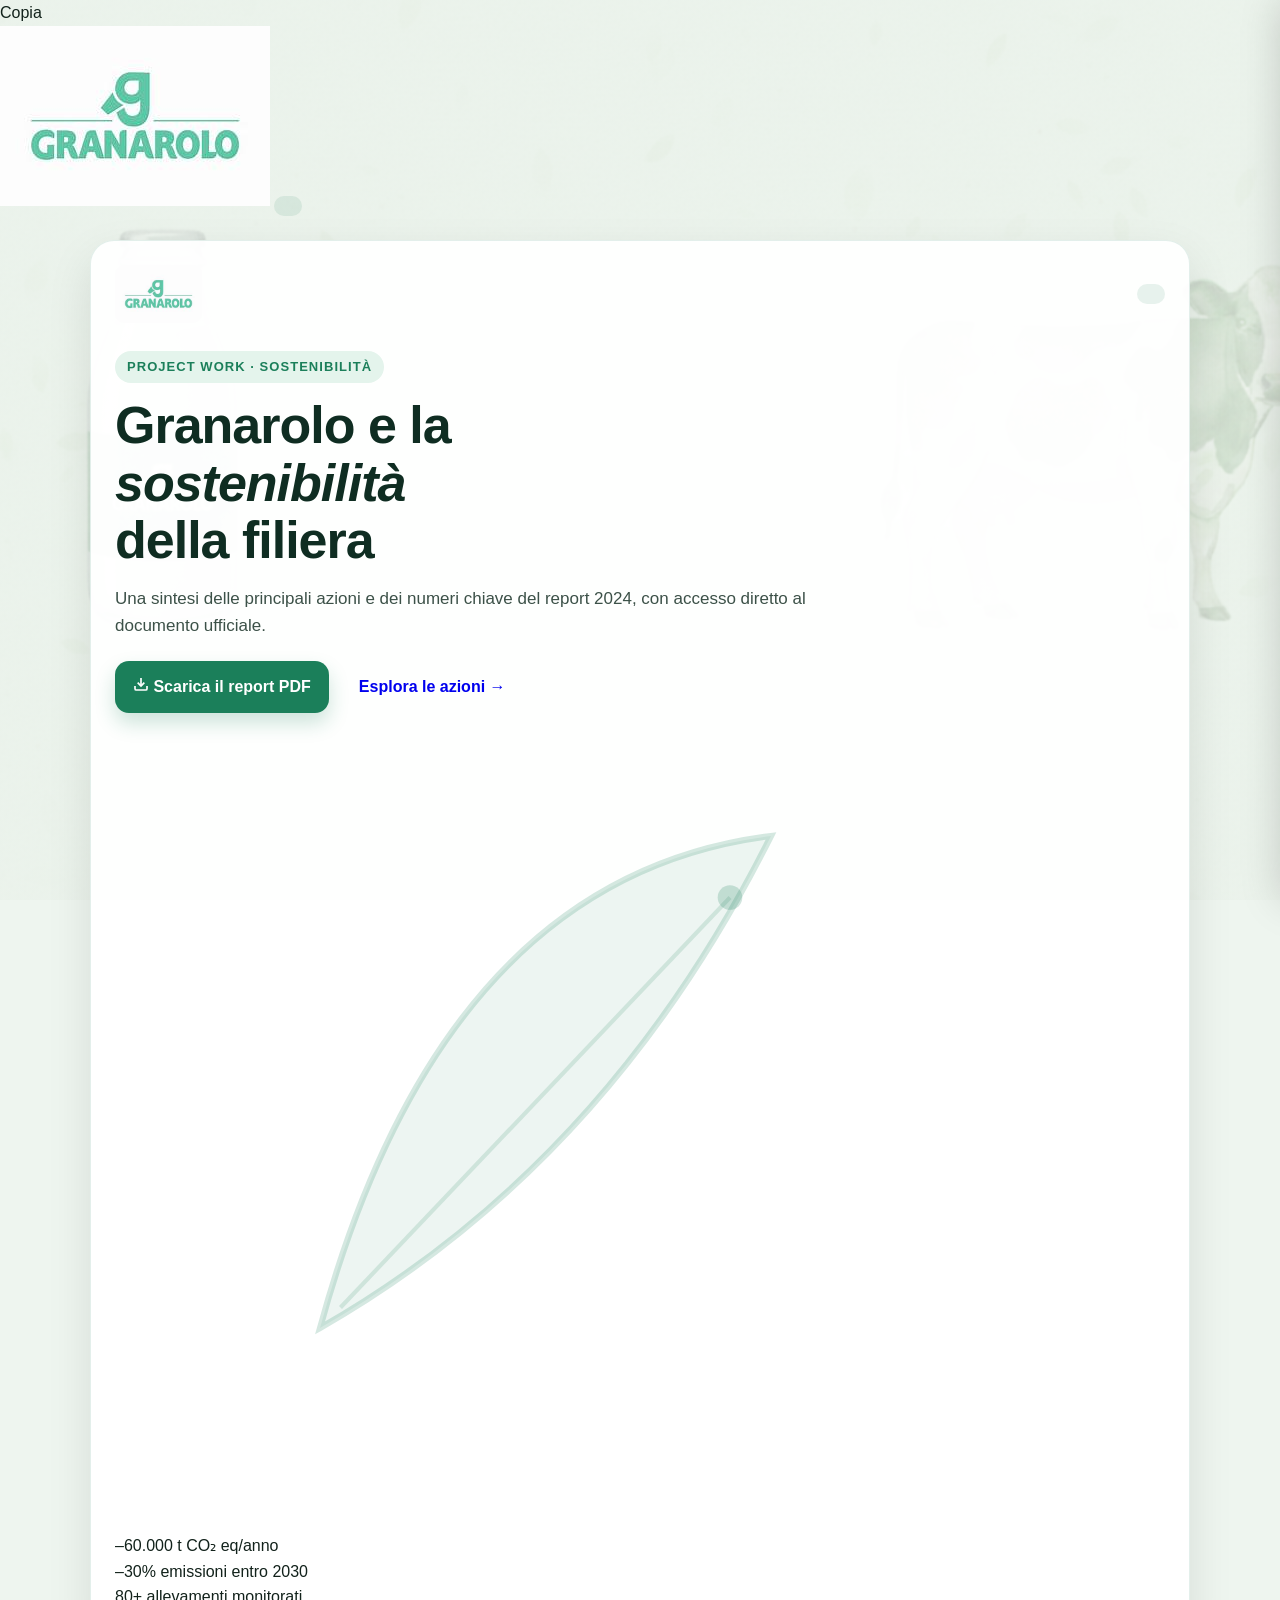
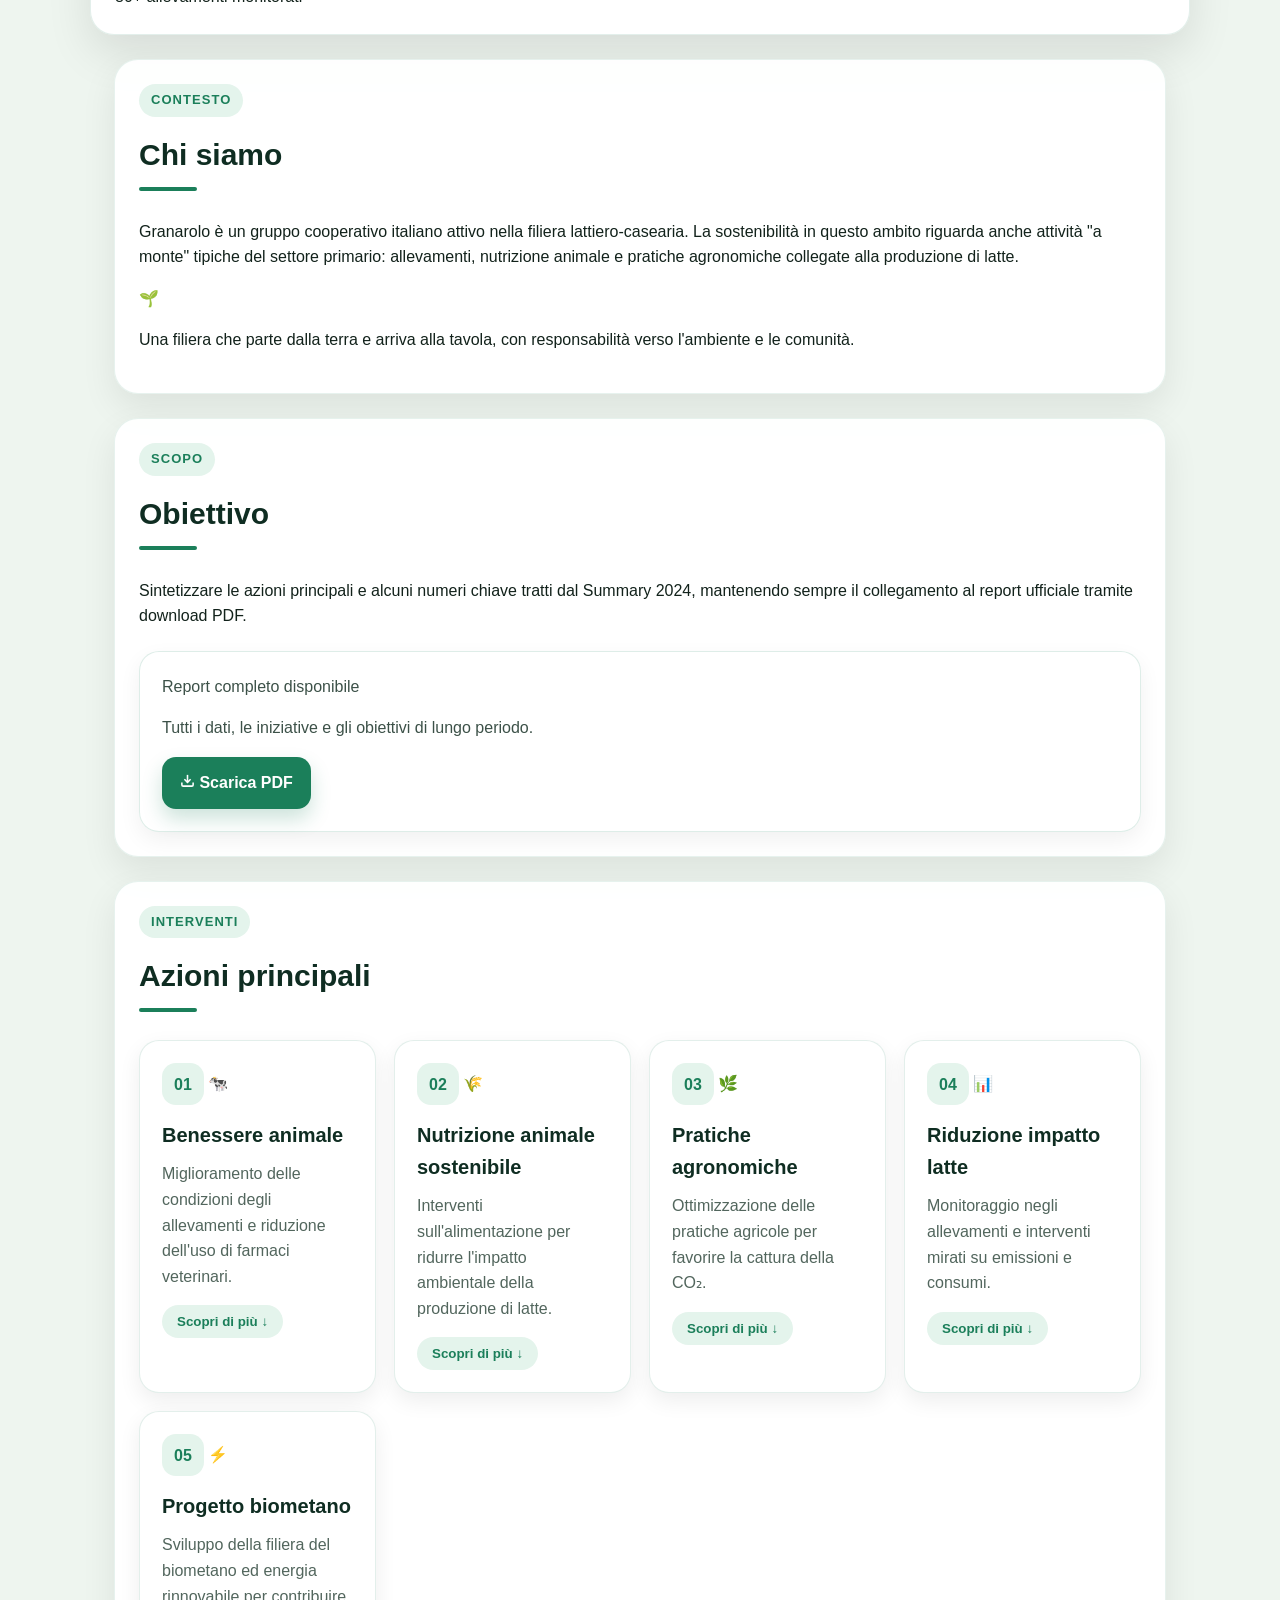
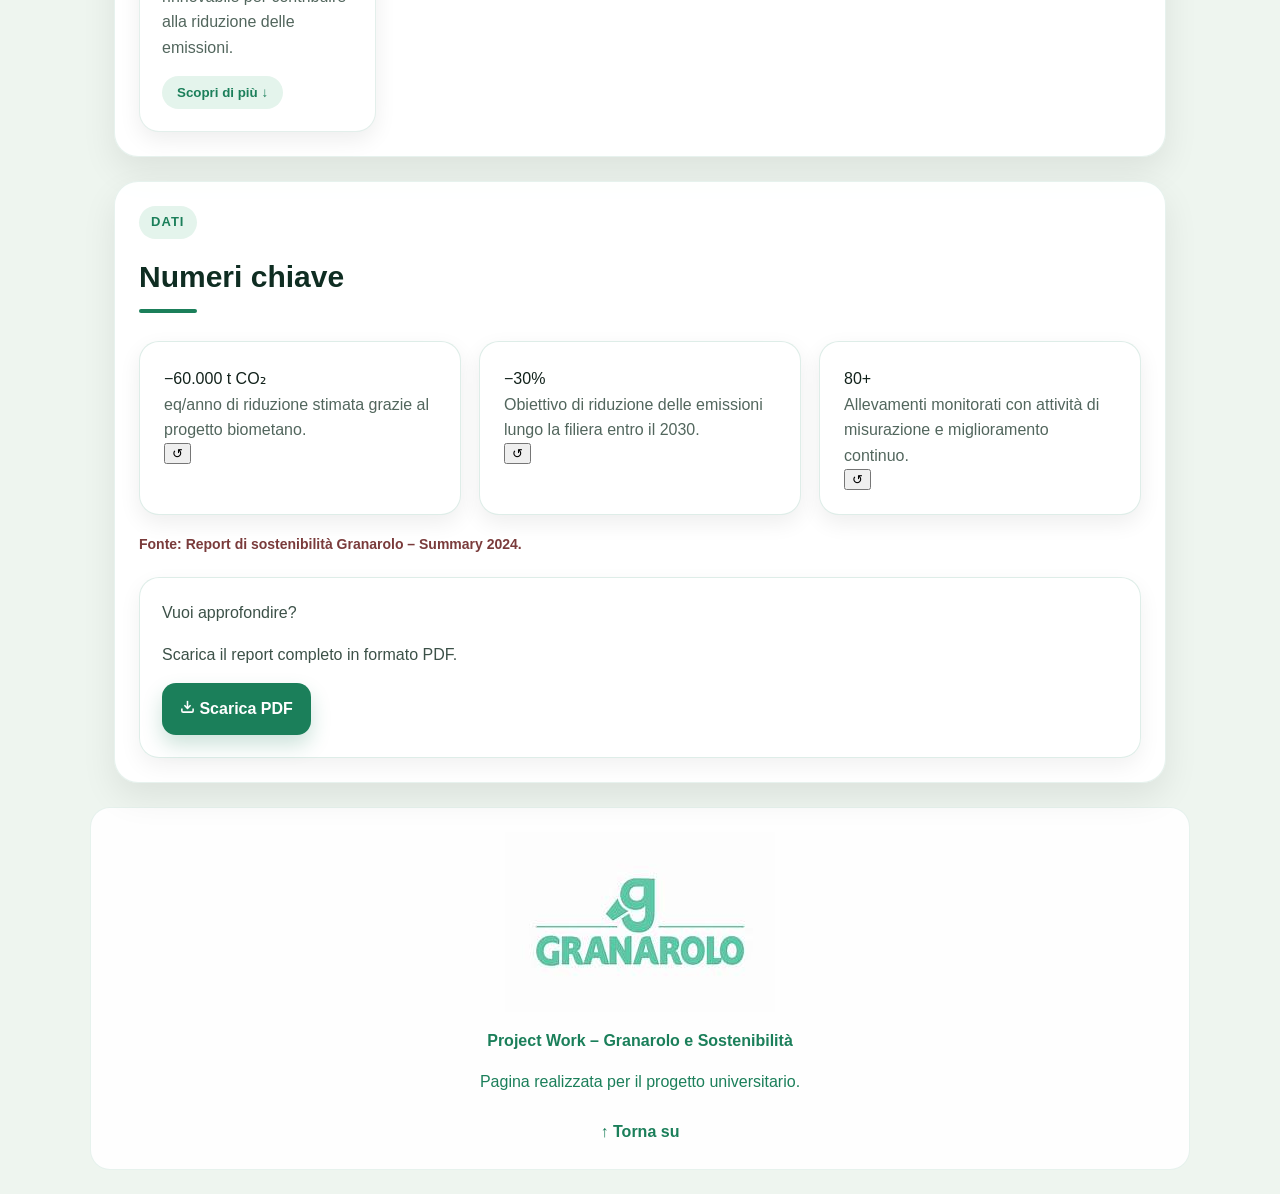
==== index.html @ 3d6b70f5 "Update index.html" ====
Copia

<!DOCTYPE html>
<html lang="it">
<head>
  <meta charset="UTF-8">
  <meta name="viewport" content="width=device-width, initial-scale=1.0">
  <title>Granarolo · Sostenibilità della filiera</title>
  <link rel="preconnect" href="https://fonts.googleapis.com">
  <link rel="preconnect" href="https://fonts.gstatic.com" crossorigin>
  <link href="https://fonts.googleapis.com/css2?family=Playfair+Display:wght@700;900&family=DM+Sans:wght@400;500;700&display=swap" rel="stylesheet">
  <link rel="stylesheet" href="styles.css">
</head>
 
<body>
 
  <div class="progress-bar" id="progressBar"></div>
 
  <!-- Sidebar -->
  <nav class="side-nav" id="sideNav" aria-label="Navigazione">
    <button class="menu-close" id="menuClose" aria-label="Chiudi menu">✕</button>
    <div class="sidenav-logo">
      <img src="img/granarolo_logo.jpg" alt="Logo Granarolo">
    </div>
    <ul>
      <li><a href="#chi-siamo"><span class="nav-num">01</span>Chi siamo</a></li>
      <li><a href="#obiettivo"><span class="nav-num">02</span>Obiettivo</a></li>
      <li><a href="#azioni"><span class="nav-num">03</span>Azioni</a></li>
      <li><a href="#numeri"><span class="nav-num">04</span>Numeri</a></li>
      <li><a href="report/report-sostenibilita-granarolo.pdf" download class="nav-download">⬇ Scarica PDF</a></li>
    </ul>
  </nav>
  <div class="overlay" id="menuOverlay"></div>
 
  <!-- Sticky header bar -->
  <div class="sticky-bar" id="stickyBar">
    <img src="img/granarolo_logo.jpg" alt="Logo Granarolo" class="sticky-logo">
    <button class="menu-toggle" id="menuToggle" aria-label="Apri menu" aria-expanded="false">
      <span></span><span></span><span></span>
    </button>
  </div>
 
  <header id="top">
    <div class="header-top">
      <img src="img/granarolo_logo.jpg" alt="Logo Granarolo" class="logo">
      <button class="menu-toggle header-toggle" id="menuToggleHeader" aria-label="Apri menu" aria-expanded="false">
        <span></span><span></span><span></span>
      </button>
    </div>
 
    <div class="hero">
      <span class="tag animate-stagger">Project Work · Sostenibilità</span>
      <h1 class="animate-stagger">Granarolo e la<br><em>sostenibilità</em><br>della filiera</h1>
      <p class="animate-stagger">
        Una sintesi delle principali azioni e dei numeri chiave del report 2024,
        con accesso diretto al documento ufficiale.
      </p>
      <div class="hero-buttons animate-stagger">
        <a href="report/report-sostenibilita-granarolo.pdf" download class="btn btn-primary">
          <svg width="16" height="16" viewBox="0 0 24 24" fill="none" stroke="currentColor" stroke-width="2.5"><path d="M21 15v4a2 2 0 01-2 2H5a2 2 0 01-2-2v-4"/><polyline points="7 10 12 15 17 10"/><line x1="12" y1="15" x2="12" y2="3"/></svg>
          Scarica il report PDF
        </a>
        <a href="#azioni" class="btn btn-ghost">Esplora le azioni →</a>
      </div>
 
      <!-- Leaf decorative -->
      <div class="hero-deco" aria-hidden="true">
        <svg viewBox="0 0 200 200" xmlns="http://www.w3.org/2000/svg">
          <path d="M50,150 Q80,40 160,30 Q120,110 50,150Z" fill="rgba(27,127,90,0.08)" stroke="rgba(27,127,90,0.18)" stroke-width="1.5"/>
          <path d="M55,145 L150,45" stroke="rgba(27,127,90,0.15)" stroke-width="1"/>
          <circle cx="150" cy="45" r="3" fill="rgba(27,127,90,0.2)"/>
        </svg>
      </div>
    </div>
 
    <!-- Pillole stats hero -->
    <div class="hero-stats">
      <div class="stat-pill">
        <span class="stat-value">–60.000 t</span>
        <span class="stat-label">CO₂ eq/anno</span>
      </div>
      <div class="stat-divider" aria-hidden="true"></div>
      <div class="stat-pill">
        <span class="stat-value">–30%</span>
        <span class="stat-label">emissioni entro 2030</span>
      </div>
      <div class="stat-divider" aria-hidden="true"></div>
      <div class="stat-pill">
        <span class="stat-value">80+</span>
        <span class="stat-label">allevamenti monitorati</span>
      </div>
    </div>
  </header>
 
  <main class="container">
 
    <!-- Chi siamo -->
    <section id="chi-siamo" class="section-card animate-on-scroll">
      <div class="card-inner">
        <div class="section-intro">
          <span class="section-label">Contesto</span>
          <h2>Chi siamo</h2>
        </div>
        <div class="two-col">
          <div>
            <p>
              Granarolo è un gruppo cooperativo italiano attivo nella filiera lattiero-casearia.
              La sostenibilità in questo ambito riguarda anche attività "a monte" tipiche del settore primario:
              allevamenti, nutrizione animale e pratiche agronomiche collegate alla produzione di latte.
            </p>
          </div>
          <div class="highlight-box">
            <div class="hb-icon" aria-hidden="true">🌱</div>
            <p>Una filiera che parte dalla terra e arriva alla tavola, con responsabilità verso l'ambiente e le comunità.</p>
          </div>
        </div>
      </div>
      <div class="section-img-strip" aria-hidden="true">
        <img src="img/mucche.jpg" alt="Allevamento bovino" onerror="this.style.display='none'">
      </div>
    </section>
 
    <!-- Obiettivo -->
    <section id="obiettivo" class="section-card animate-on-scroll">
      <div class="card-inner">
        <div class="section-intro">
          <span class="section-label">Scopo</span>
          <h2>Obiettivo</h2>
        </div>
        <p>
          Sintetizzare le azioni principali e alcuni numeri chiave tratti dal Summary 2024,
          mantenendo sempre il collegamento al report ufficiale tramite download PDF.
        </p>
        <div class="report-box">
          <div class="rb-left">
            <p class="rb-title">Report completo disponibile</p>
            <p class="rb-sub">Tutti i dati, le iniziative e gli obiettivi di lungo periodo.</p>
          </div>
          <a href="report/report-sostenibilita-granarolo.pdf" download class="btn btn-primary">
            <svg width="15" height="15" viewBox="0 0 24 24" fill="none" stroke="currentColor" stroke-width="2.5"><path d="M21 15v4a2 2 0 01-2 2H5a2 2 0 01-2-2v-4"/><polyline points="7 10 12 15 17 10"/><line x1="12" y1="15" x2="12" y2="3"/></svg>
            Scarica PDF
          </a>
        </div>
      </div>
    </section>
 
    <!-- Azioni -->
    <section id="azioni" class="section-card animate-on-scroll">
      <div class="card-inner">
        <div class="section-intro">
          <span class="section-label">Interventi</span>
          <h2>Azioni principali</h2>
        </div>
 
        <div class="azioni-grid">
 
          <article class="azione-card">
            <div class="ac-header">
              <span class="card-number">01</span>
              <span class="ac-icon" aria-hidden="true">🐄</span>
            </div>
            <h3>Benessere animale</h3>
            <p>Miglioramento delle condizioni degli allevamenti e riduzione dell'uso di farmaci veterinari.</p>
            <button type="button" class="scopri-btn" aria-expanded="false">Scopri di più <span class="arrow">↓</span></button>
            <div class="azione-extra" hidden>
              <p>Granarolo promuove standard elevati di benessere per gli animali, con audit periodici negli allevamenti partner, riduzione degli antibiotici e protocolli condivisi con veterinari e allevatori.</p>
            </div>
          </article>
 
          <article class="azione-card">
            <div class="ac-header">
              <span class="card-number">02</span>
              <span class="ac-icon" aria-hidden="true">🌾</span>
            </div>
            <h3>Nutrizione animale sostenibile</h3>
            <p>Interventi sull'alimentazione per ridurre l'impatto ambientale della produzione di latte.</p>
            <button type="button" class="scopri-btn" aria-expanded="false">Scopri di più <span class="arrow">↓</span></button>
            <div class="azione-extra" hidden>
              <p>Le razioni alimentari vengono ottimizzate per ridurre le emissioni di metano enteriche, privilegiando ingredienti locali e a basso impatto di carbonio.</p>
            </div>
          </article>
 
          <article class="azione-card">
            <div class="ac-header">
              <span class="card-number">03</span>
              <span class="ac-icon" aria-hidden="true">🌿</span>
            </div>
            <h3>Pratiche agronomiche</h3>
            <p>Ottimizzazione delle pratiche agricole per favorire la cattura della CO₂.</p>
            <button type="button" class="scopri-btn" aria-expanded="false">Scopri di più <span class="arrow">↓</span></button>
            <div class="azione-extra" hidden>
              <p>La gestione del suolo, la rotazione delle colture e le cover crops favoriscono il sequestro del carbonio e la salute agronomica dei terreni collegati alla filiera.</p>
            </div>
          </article>
 
          <article class="azione-card">
            <div class="ac-header">
              <span class="card-number">04</span>
              <span class="ac-icon" aria-hidden="true">📊</span>
            </div>
            <h3>Riduzione impatto latte</h3>
            <p>Monitoraggio negli allevamenti e interventi mirati su emissioni e consumi.</p>
            <button type="button" class="scopri-btn" aria-expanded="false">Scopri di più <span class="arrow">↓</span></button>
            <div class="azione-extra" hidden>
              <p>Attraverso la Carbon Footprint per kg di latte, Granarolo misura e riduce l'impronta ambientale di ciascun allevamento con piani di miglioramento personalizzati.</p>
            </div>
          </article>
 
          <article class="azione-card azione-wide">
            <div class="ac-header">
              <span class="card-number">05</span>
              <span class="ac-icon" aria-hidden="true">⚡</span>
            </div>
            <h3>Progetto biometano</h3>
            <p>Sviluppo della filiera del biometano ed energia rinnovabile per contribuire alla riduzione delle emissioni.</p>
            <button type="button" class="scopri-btn" aria-expanded="false">Scopri di più <span class="arrow">↓</span></button>
            <div class="azione-extra" hidden>
              <p>Il digestato degli allevamenti viene trasformato in biometano, producendo energia rinnovabile e abbattendo le emissioni di CO₂ equivalente per circa 60.000 tonnellate l'anno.</p>
            </div>
          </article>
 
        </div>
      </div>
    </section>
 
    <!-- Numeri -->
    <section id="numeri" class="section-card animate-on-scroll">
      <div class="card-inner">
        <div class="section-intro">
          <span class="section-label">Dati</span>
          <h2>Numeri chiave</h2>
        </div>
 
        <div class="numeri-grid">
          <article class="numero-card" data-target="60000" data-prefix="−" data-suffix=" t CO₂">
            <div class="nc-ring" aria-hidden="true"></div>
            <span class="nc-value">−60.000 t CO₂</span>
            <p>eq/anno di riduzione stimata grazie al progetto biometano.</p>
            <button class="anim-btn" aria-label="Anima il numero">↺</button>
          </article>
 
          <article class="numero-card" data-target="30" data-prefix="−" data-suffix="%">
            <div class="nc-ring" aria-hidden="true"></div>
            <span class="nc-value">−30%</span>
            <p>Obiettivo di riduzione delle emissioni lungo la filiera entro il 2030.</p>
            <button class="anim-btn" aria-label="Anima il numero">↺</button>
          </article>
 
          <article class="numero-card" data-target="80" data-prefix="" data-suffix="+">
            <div class="nc-ring" aria-hidden="true"></div>
            <span class="nc-value">80+</span>
            <p>Allevamenti monitorati con attività di misurazione e miglioramento continuo.</p>
            <button class="anim-btn" aria-label="Anima il numero">↺</button>
          </article>
        </div>
 
        <p class="fonte">Fonte: Report di sostenibilità Granarolo – Summary 2024.</p>
 
        <div class="report-box">
          <div class="rb-left">
            <p class="rb-title">Vuoi approfondire?</p>
            <p class="rb-sub">Scarica il report completo in formato PDF.</p>
          </div>
          <a href="report/report-sostenibilita-granarolo.pdf" download class="btn btn-primary">
            <svg width="15" height="15" viewBox="0 0 24 24" fill="none" stroke="currentColor" stroke-width="2.5"><path d="M21 15v4a2 2 0 01-2 2H5a2 2 0 01-2-2v-4"/><polyline points="7 10 12 15 17 10"/><line x1="12" y1="15" x2="12" y2="3"/></svg>
            Scarica PDF
          </a>
        </div>
      </div>
    </section>
 
  </main>
 
  <footer>
    <img src="img/granarolo_logo.jpg" alt="Logo Granarolo" class="footer-logo">
    <p><strong>Project Work – Granarolo e Sostenibilità</strong></p>
    <p>Pagina realizzata per il progetto universitario.</p>
    <a href="#top" class="footer-top">↑ Torna su</a>
  </footer>
 
  <a href="#top" class="back-to-top" id="backToTop" aria-label="Torna su">↑</a>
 
  <script src="script.js"></script>
</body>
</html>
---- styles.css ----
/* =========================
   IMPOSTAZIONI GENERALI
   ========================= */

* { box-sizing: border-box; }

html { scroll-behavior: smooth; }

/* blocco totale scroll laterale */
html, body { overflow-x: hidden; }

body {
  margin: 0;
  font-family: Arial, Helvetica, sans-serif;
  line-height: 1.6;
  color: #12221b;
  background-color: #eef5ef;

  background-image:
    linear-gradient(rgba(238, 245, 239, 0.78), rgba(238, 245, 239, 0.78)),
    url("img/sfondo-granarolo.png");

  background-size: cover;
  background-position: center;
  background-repeat: no-repeat;
  background-attachment: fixed;
}

/* =========================
   BARRA PROGRESSO SCROLL
   ========================= */

.progress-bar {
  position: fixed;
  top: 0;
  left: 0;
  height: 5px;
  width: 0%;
  background: #1b7f5a;
  z-index: 9999;
  transition: width 0.12s linear;
}

/* =========================
   HEADER + CONTENITORI
   ========================= */

header,
.section-card,
footer {
  max-width: 1100px;
  margin: 24px auto;
  padding: 24px;
}

header {
  margin-top: 24px;
  background: rgba(255, 255, 255, 0.95);
  border-radius: 24px;
  box-shadow: 0 18px 45px rgba(0, 0, 0, 0.10);
  border: 1px solid rgba(27, 127, 90, 0.12);
}

.container {
  max-width: 1100px;
  margin: 0 auto;
  padding: 0 24px;
}

.header-top {
  display: flex;
  align-items: center;
  justify-content: space-between;
  gap: 14px;
  margin-bottom: 28px;
}

.logo {
  height: 58px;
  width: auto;
  display: block;
  border-radius: 10px;
}

/* =========================
   SIDEBAR (HAMBURGER)
   ========================= */

.menu-toggle {
  border: 0;
  background: rgba(27,127,90,0.10);
  color: #1b7f5a;
  font-weight: 900;
  font-size: 20px;
  padding: 10px 14px;
  border-radius: 12px;
  cursor: pointer;
}

.side-nav {
  position: fixed;
  top: 0;
  right: -340px;
  width: 320px;
  max-width: 85vw;
  height: 100vh;
  background: #fff;
  box-shadow: -18px 0 40px rgba(0,0,0,0.18);
  z-index: 99999;
  padding: 18px;
  transition: right 0.25s ease;
}

.side-nav.open { right: 0; }

.menu-close {
  border: 0;
  background: rgba(0,0,0,0.06);
  padding: 10px 12px;
  border-radius: 12px;
  cursor: pointer;
  font-weight: 900;
  margin-bottom: 14px;
}

.side-nav ul {
  list-style: none;
  padding: 0;
  margin: 0;
  display: grid;
  gap: 10px;
}

.side-nav a {
  display: block;
  padding: 12px 12px;
  border-radius: 14px;
  text-decoration: none;
  font-weight: 800;
  color: #1b7f5a;
  background: rgba(27,127,90,0.08);
}

.side-nav a:hover {
  background: rgba(27,127,90,0.14);
  color: #14664a;
}

.overlay {
  position: fixed;
  inset: 0;
  background: rgba(0,0,0,0.35);
  z-index: 99998;
  opacity: 0;
  pointer-events: none;
  transition: opacity 0.25s ease;
}

.overlay.show {
  opacity: 1;
  pointer-events: auto;
}

/* =========================
   HERO
   ========================= */

.hero { max-width: 820px; }

.tag,
.section-label {
  display: inline-block;
  font-size: 13px;
  font-weight: 800;
  letter-spacing: 0.08em;
  text-transform: uppercase;
  color: #1b7f5a;
  background: #e4f4ec;
  padding: 6px 12px;
  border-radius: 999px;
  margin-bottom: 14px;
}

header h1 {
  margin: 0 0 16px;
  font-size: clamp(26px, 5vw, 52px);
  line-height: 1.1;
  color: #0f2d22;
  letter-spacing: -1px;
}

header p {
  margin: 0 0 22px;
  max-width: 720px;
  color: #3c5148;
  font-size: 17px;
}

.hero-buttons {
  display: flex;
  flex-wrap: wrap;
  gap: 12px;
}

/* =========================
   BOTTONI
   ========================= */

.btn {
  display: inline-block;
  padding: 13px 18px;
  border-radius: 14px;
  font-weight: 800;
  text-decoration: none;
  transition: transform 0.2s ease, box-shadow 0.2s ease, background 0.2s ease;
}

.btn:hover { transform: translateY(-2px); }

.btn-primary {
  background: #1b7f5a;
  color: #fff;
  box-shadow: 0 10px 20px rgba(27, 127, 90, 0.22);
}

.btn-primary:hover {
  background: #14664a;
  box-shadow: 0 14px 25px rgba(27, 127, 90, 0.28);
}

.btn-secondary {
  background: #fff;
  color: #1b7f5a;
  border: 1px solid rgba(27, 127, 90, 0.25);
}

.btn-secondary:hover { background: #f1faf5; }

/* =========================
   SEZIONI
   ========================= */

.section-card {
  background: rgba(255,255,255,0.95);
  border-radius: 24px;
  box-shadow: 0 14px 35px rgba(0, 0, 0, 0.08);
  border: 1px solid rgba(27, 127, 90, 0.10);
}

.section-intro { margin-bottom: 18px; }

h2 {
  margin: 0;
  padding-bottom: 10px;
  font-size: 30px;
  color: #0f2d22;
}

h2::after {
  content: "";
  display: block;
  width: 58px;
  height: 4px;
  background: #1b7f5a;
  margin-top: 8px;
  border-radius: 999px;
}

.section-card > p {
  margin: 0;
  color: #3c5148;
  font-size: 17px;
}

/* Report box */
.report-box {
  margin-top: 22px;
  padding: 22px;
  border-radius: 20px;
  background: rgba(255, 255, 255, 0.70);
  border: 1px solid rgba(27, 127, 90, 0.14);
  box-shadow: 0 8px 22px rgba(0, 0, 0, 0.06);
}

.report-box p {
  margin: 0 0 16px;
  color: #3c5148;
  font-size: 16px;
}

/* =========================
   GRIGLIE
   ========================= */

.azioni-grid {
  display: grid;
  grid-template-columns: repeat(auto-fit, minmax(230px, 1fr));
  gap: 18px;
}

.numeri-grid {
  display: grid;
  grid-template-columns: repeat(auto-fit, minmax(210px, 1fr));
  gap: 18px;
  margin-bottom: 18px;
}

/* Card azioni */
.azioni-grid article {
  background: #fff;
  padding: 22px;
  border-radius: 20px;
  border: 1px solid rgba(27, 127, 90, 0.12);
  box-shadow: 0 8px 22px rgba(0, 0, 0, 0.07);
  transition: transform 0.2s ease, box-shadow 0.2s ease;
}

.azioni-grid article:hover {
  transform: translateY(-5px);
  box-shadow: 0 14px 30px rgba(0, 0, 0, 0.12);
}

.card-number {
  display: inline-flex;
  align-items: center;
  justify-content: center;
  width: 42px;
  height: 42px;
  margin-bottom: 14px;
  border-radius: 14px;
  background: #e4f4ec;
  color: #1b7f5a;
  font-weight: 900;
}

.azioni-grid h3 {
  margin: 0 0 10px;
  font-size: 20px;
  color: #0f2d22;
}

.azioni-grid p {
  margin: 0;
  color: #52665d;
}

.scopri-btn {
  margin-top: 16px;
  padding: 9px 15px;
  border: none;
  border-radius: 999px;
  background: #e4f4ec;
  color: #1b7f5a;
  font-weight: 800;
  cursor: pointer;
}

.azione-extra {
  display: none;
  margin-top: 14px;
  padding-top: 14px;
  border-top: 1px solid rgba(27, 127, 90, 0.15);
  color: #3c5148;
  font-size: 15px;
}

.azione-card.aperta .azione-extra { display: block; }

/* Numeri */
.numeri-grid article {
  background: #fff;
  padding: 24px;
  border-radius: 20px;
  border: 1px solid rgba(27, 127, 90, 0.14);
  box-shadow: 0 8px 22px rgba(0, 0, 0, 0.07);
  transition: transform 0.25s ease, box-shadow 0.25s ease;
}

.numeri-grid h3 {
  margin: 0 0 8px;
  font-size: 36px;
  color: #1b7f5a;
}

.numeri-grid p { margin: 0; color: #52665d; }

.fonte { margin: 14px 0 18px; font-size: 14px; color: #7a3b3b; font-weight: 700; }

/* =========================
   ANIMAZIONI INGRESSO
   ========================= */

.animate-on-scroll {
  opacity: 0;
  transform: translateY(18px);
  transition: 0.6s ease;
}

.animate-on-scroll.visible {
  opacity: 1;
  transform: translateY(0);
}

/* =========================
   FOOTER
   ========================= */

footer {
  text-align: center;
  color: #1b7f5a;
  background: rgba(255,255,255,0.90);
  border-radius: 20px;
  border: 1px solid rgba(27, 127, 90, 0.10);
}

footer a {
  display: inline-block;
  margin-top: 8px;
  text-decoration: none;
  font-weight: 800;
  color: #1b7f5a;
}

/* Back to top */
.back-to-top {
  position: fixed;
  right: 16px;
  bottom: 16px;
  width: 44px;
  height: 44px;
  display: grid;
  place-items: center;
  border-radius: 999px;
  background: #1b7f5a;
  color: #fff;
  text-decoration: none;
  font-weight: 900;
  opacity: 0;
  pointer-events: none;
  transform: translateY(10px);
  transition: 0.2s ease;
  z-index: 999;
}

.back-to-top.show {
  opacity: 1;
  pointer-events: auto;
  transform: translateY(0);
}

/* =========================
   MOBILE
   ========================= */

@media (max-width: 700px) {
  body { background-attachment: scroll; }

  header, .section-card, footer {
    margin-left: 12px;
    margin-right: 12px;
    padding: 20px;
  }

  .header-top {
    justify-content: space-between;
    margin-bottom: 18px;
  }

  .hero-buttons { flex-direction: column; }
  .btn { width: 100%; text-align: center; }

  .azioni-grid, .numeri-grid { grid-template-columns: 1fr; gap: 14px; }
}
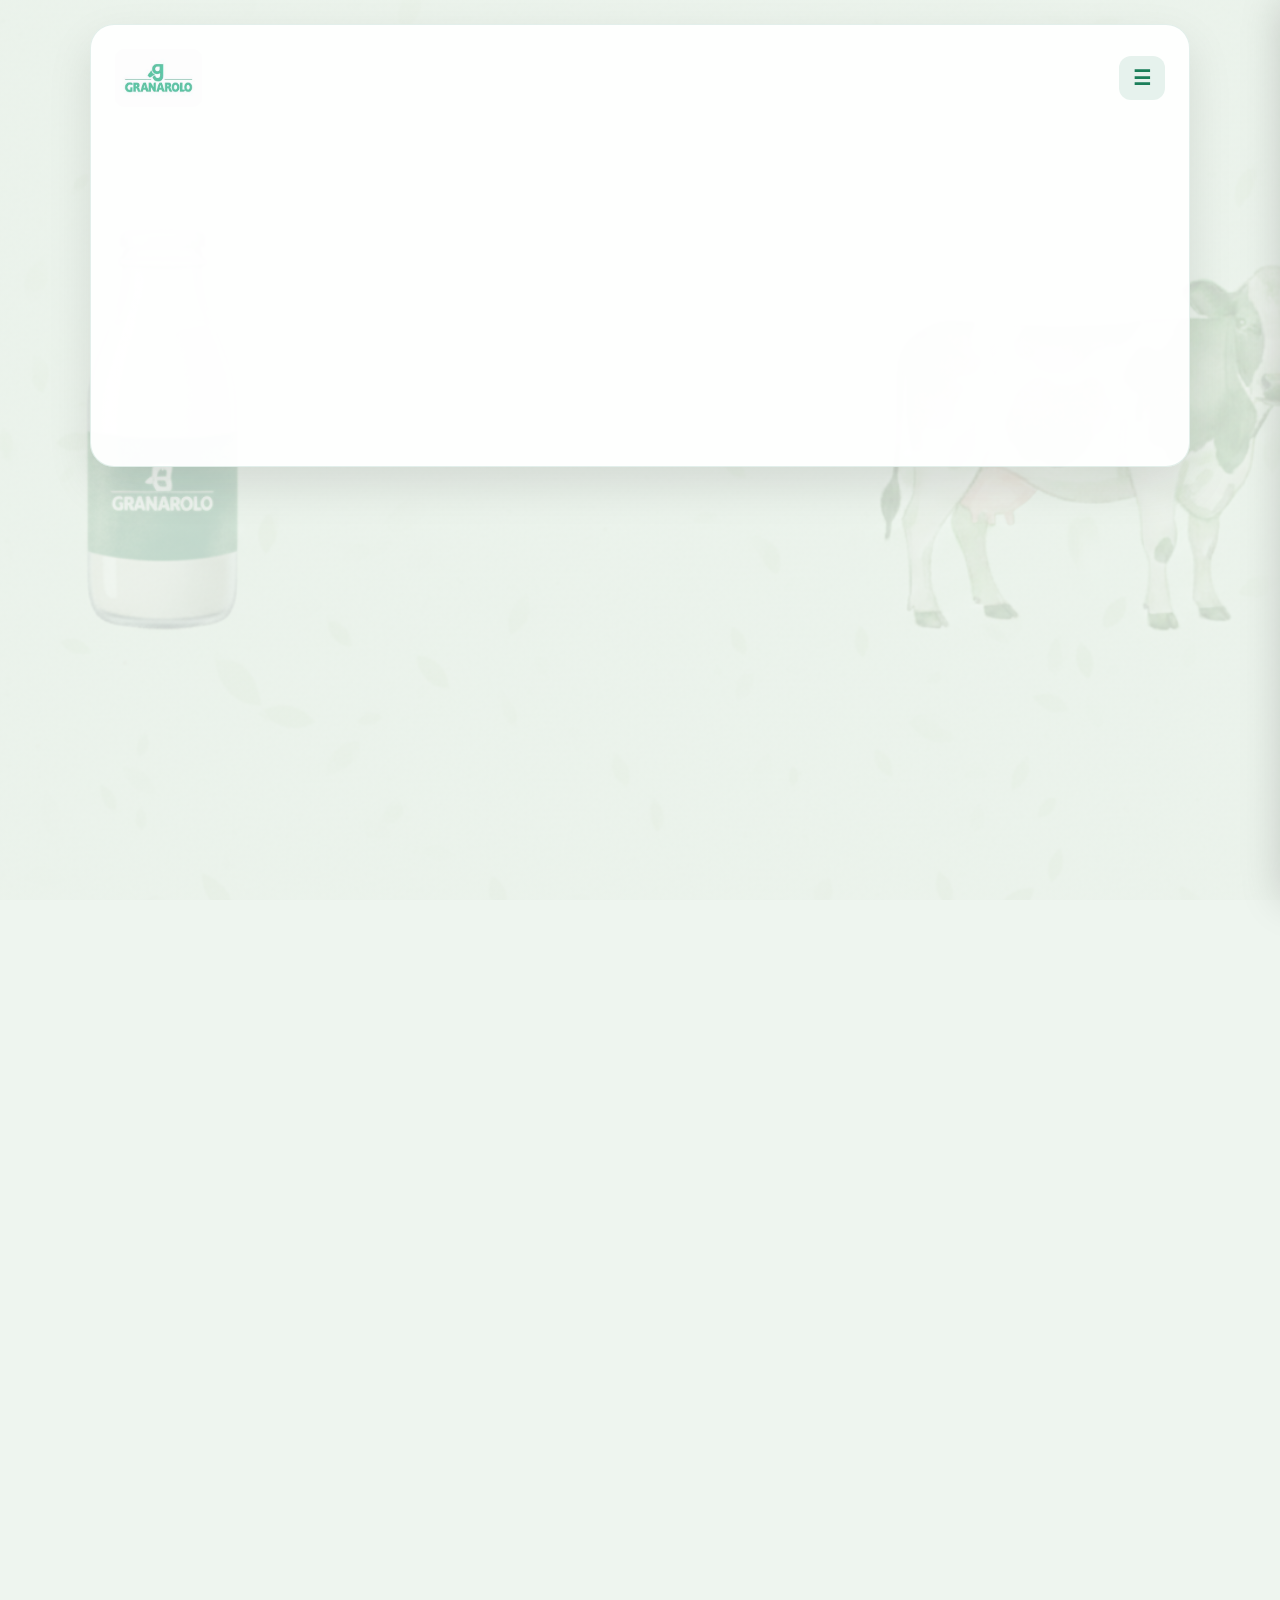
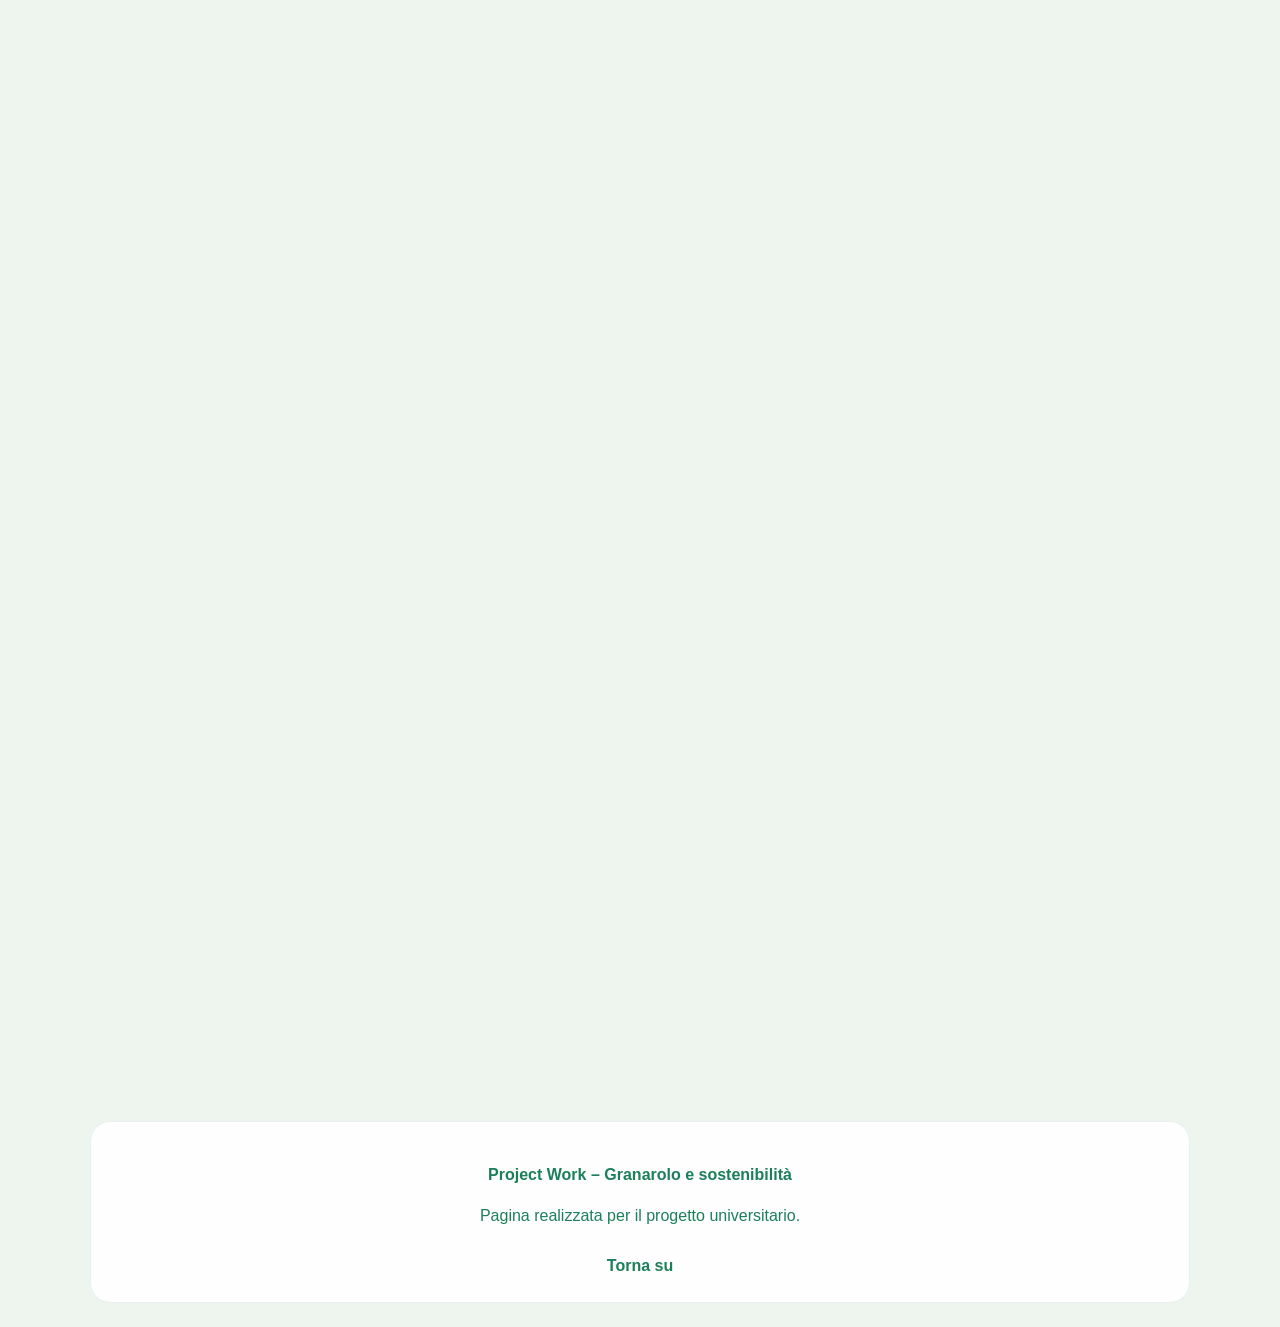
==== commit 6d61567f: "Update index.html" ====
--- a/index.html
+++ b/index.html
@@ -1,286 +1,184 @@
-
-Copia
-
 <!DOCTYPE html>
 <html lang="it">
 <head>
   <meta charset="UTF-8">
   <meta name="viewport" content="width=device-width, initial-scale=1.0">
-  <title>Granarolo · Sostenibilità della filiera</title>
-  <link rel="preconnect" href="https://fonts.googleapis.com">
-  <link rel="preconnect" href="https://fonts.gstatic.com" crossorigin>
-  <link href="https://fonts.googleapis.com/css2?family=Playfair+Display:wght@700;900&family=DM+Sans:wght@400;500;700&display=swap" rel="stylesheet">
+  <title>Granarolo e la sostenibilità della filiera lattiero-casearia</title>
   <link rel="stylesheet" href="styles.css">
 </head>
- 
+
 <body>
- 
+
   <div class="progress-bar" id="progressBar"></div>
- 
-  <!-- Sidebar -->
-  <nav class="side-nav" id="sideNav" aria-label="Navigazione">
-    <button class="menu-close" id="menuClose" aria-label="Chiudi menu">✕</button>
-    <div class="sidenav-logo">
-      <img src="img/granarolo_logo.jpg" alt="Logo Granarolo">
-    </div>
-    <ul>
-      <li><a href="#chi-siamo"><span class="nav-num">01</span>Chi siamo</a></li>
-      <li><a href="#obiettivo"><span class="nav-num">02</span>Obiettivo</a></li>
-      <li><a href="#azioni"><span class="nav-num">03</span>Azioni</a></li>
-      <li><a href="#numeri"><span class="nav-num">04</span>Numeri</a></li>
-      <li><a href="report/report-sostenibilita-granarolo.pdf" download class="nav-download">⬇ Scarica PDF</a></li>
-    </ul>
-  </nav>
-  <div class="overlay" id="menuOverlay"></div>
- 
-  <!-- Sticky header bar -->
-  <div class="sticky-bar" id="stickyBar">
-    <img src="img/granarolo_logo.jpg" alt="Logo Granarolo" class="sticky-logo">
-    <button class="menu-toggle" id="menuToggle" aria-label="Apri menu" aria-expanded="false">
-      <span></span><span></span><span></span>
-    </button>
-  </div>
- 
+
   <header id="top">
     <div class="header-top">
       <img src="img/granarolo_logo.jpg" alt="Logo Granarolo" class="logo">
-      <button class="menu-toggle header-toggle" id="menuToggleHeader" aria-label="Apri menu" aria-expanded="false">
-        <span></span><span></span><span></span>
-      </button>
+
+      <!-- Bottone hamburger -->
+      <button class="menu-toggle" id="menuToggle" aria-label="Apri menu" aria-expanded="false">☰</button>
+
+      <!-- Sidebar -->
+      <nav class="side-nav" id="sideNav" aria-label="Navigazione">
+        <button class="menu-close" id="menuClose" aria-label="Chiudi menu">✕</button>
+        <ul>
+          <li><a href="#chi-siamo">Chi siamo</a></li>
+          <li><a href="#obiettivo">Obiettivo</a></li>
+          <li><a href="#azioni">Azioni</a></li>
+          <li><a href="#numeri">Numeri</a></li>
+          <li><a href="report/report-sostenibilita-granarolo.pdf" download>Scarica PDF</a></li>
+        </ul>
+      </nav>
+
+      <!-- Overlay -->
+      <div class="overlay" id="menuOverlay"></div>
     </div>
- 
-    <div class="hero">
-      <span class="tag animate-stagger">Project Work · Sostenibilità</span>
-      <h1 class="animate-stagger">Granarolo e la<br><em>sostenibilità</em><br>della filiera</h1>
-      <p class="animate-stagger">
-        Una sintesi delle principali azioni e dei numeri chiave del report 2024,
-        con accesso diretto al documento ufficiale.
+
+    <div class="hero animate-on-scroll">
+      <span class="tag">Project Work · Sostenibilità</span>
+
+      <h1>Granarolo e la sostenibilità della filiera lattiero-casearia</h1>
+
+      <p>
+        Una pagina di sintesi dedicata alle principali azioni e ai numeri chiave del report di sostenibilità (2024),
+        con accesso diretto al PDF ufficiale.
       </p>
-      <div class="hero-buttons animate-stagger">
-        <a href="report/report-sostenibilita-granarolo.pdf" download class="btn btn-primary">
-          <svg width="16" height="16" viewBox="0 0 24 24" fill="none" stroke="currentColor" stroke-width="2.5"><path d="M21 15v4a2 2 0 01-2 2H5a2 2 0 01-2-2v-4"/><polyline points="7 10 12 15 17 10"/><line x1="12" y1="15" x2="12" y2="3"/></svg>
+
+      <div class="hero-buttons">
+        <a href="report/report-sostenibilita-granarolo.pdf" download class="btn btn-primary pdf-button">
           Scarica il report PDF
         </a>
-        <a href="#azioni" class="btn btn-ghost">Esplora le azioni →</a>
-      </div>
- 
-      <!-- Leaf decorative -->
-      <div class="hero-deco" aria-hidden="true">
-        <svg viewBox="0 0 200 200" xmlns="http://www.w3.org/2000/svg">
-          <path d="M50,150 Q80,40 160,30 Q120,110 50,150Z" fill="rgba(27,127,90,0.08)" stroke="rgba(27,127,90,0.18)" stroke-width="1.5"/>
-          <path d="M55,145 L150,45" stroke="rgba(27,127,90,0.15)" stroke-width="1"/>
-          <circle cx="150" cy="45" r="3" fill="rgba(27,127,90,0.2)"/>
-        </svg>
-      </div>
-    </div>
- 
-    <!-- Pillole stats hero -->
-    <div class="hero-stats">
-      <div class="stat-pill">
-        <span class="stat-value">–60.000 t</span>
-        <span class="stat-label">CO₂ eq/anno</span>
-      </div>
-      <div class="stat-divider" aria-hidden="true"></div>
-      <div class="stat-pill">
-        <span class="stat-value">–30%</span>
-        <span class="stat-label">emissioni entro 2030</span>
-      </div>
-      <div class="stat-divider" aria-hidden="true"></div>
-      <div class="stat-pill">
-        <span class="stat-value">80+</span>
-        <span class="stat-label">allevamenti monitorati</span>
+        <a href="#azioni" class="btn btn-secondary">Vedi le azioni</a>
       </div>
     </div>
   </header>
- 
+
   <main class="container">
- 
-    <!-- Chi siamo -->
+
     <section id="chi-siamo" class="section-card animate-on-scroll">
-      <div class="card-inner">
-        <div class="section-intro">
-          <span class="section-label">Contesto</span>
-          <h2>Chi siamo</h2>
-        </div>
-        <div class="two-col">
-          <div>
-            <p>
-              Granarolo è un gruppo cooperativo italiano attivo nella filiera lattiero-casearia.
-              La sostenibilità in questo ambito riguarda anche attività "a monte" tipiche del settore primario:
-              allevamenti, nutrizione animale e pratiche agronomiche collegate alla produzione di latte.
-            </p>
-          </div>
-          <div class="highlight-box">
-            <div class="hb-icon" aria-hidden="true">🌱</div>
-            <p>Una filiera che parte dalla terra e arriva alla tavola, con responsabilità verso l'ambiente e le comunità.</p>
-          </div>
-        </div>
+      <div class="section-intro">
+        <span class="section-label">Contesto</span>
+        <h2>Chi siamo</h2>
       </div>
-      <div class="section-img-strip" aria-hidden="true">
-        <img src="img/mucche.jpg" alt="Allevamento bovino" onerror="this.style.display='none'">
+      <p class="highlight-section">
+        Granarolo è un gruppo cooperativo italiano attivo nella filiera lattiero-casearia. La sostenibilità in questo ambito
+        riguarda anche attività “a monte” tipiche del settore primario, come allevamenti, nutrizione animale e pratiche agronomiche
+        collegate alla produzione di latte.
+      </p>
+    </section>
+
+    <section id="obiettivo" class="section-card animate-on-scroll">
+      <div class="section-intro">
+        <span class="section-label">Scopo</span>
+        <h2>Obiettivo</h2>
+      </div>
+      <p>
+        L’obiettivo è sintetizzare le azioni principali e alcuni numeri chiave tratti dal Summary 2024,
+        mantenendo sempre il collegamento al report ufficiale tramite download PDF.
+      </p>
+
+      <div class="report-box">
+        <p>Per approfondire i dati e le iniziative descritte nella pagina è possibile consultare il report completo in formato PDF.</p>
+        <a href="report/report-sostenibilita-granarolo.pdf" download class="btn btn-primary pdf-button">
+          Scarica il report PDF
+        </a>
       </div>
     </section>
- 
-    <!-- Obiettivo -->
-    <section id="obiettivo" class="section-card animate-on-scroll">
-      <div class="card-inner">
-        <div class="section-intro">
-          <span class="section-label">Scopo</span>
-          <h2>Obiettivo</h2>
-        </div>
-        <p>
-          Sintetizzare le azioni principali e alcuni numeri chiave tratti dal Summary 2024,
-          mantenendo sempre il collegamento al report ufficiale tramite download PDF.
-        </p>
-        <div class="report-box">
-          <div class="rb-left">
-            <p class="rb-title">Report completo disponibile</p>
-            <p class="rb-sub">Tutti i dati, le iniziative e gli obiettivi di lungo periodo.</p>
-          </div>
-          <a href="report/report-sostenibilita-granarolo.pdf" download class="btn btn-primary">
-            <svg width="15" height="15" viewBox="0 0 24 24" fill="none" stroke="currentColor" stroke-width="2.5"><path d="M21 15v4a2 2 0 01-2 2H5a2 2 0 01-2-2v-4"/><polyline points="7 10 12 15 17 10"/><line x1="12" y1="15" x2="12" y2="3"/></svg>
-            Scarica PDF
-          </a>
-        </div>
+
+    <section id="azioni" class="section-card animate-on-scroll">
+      <div class="section-intro">
+        <span class="section-label">Interventi</span>
+        <h2>Azioni principali</h2>
+      </div>
+
+      <div class="azioni-grid">
+
+        <article class="azione-card">
+          <span class="card-number">01</span>
+          <h3>Benessere animale</h3>
+          <p>Miglioramento delle condizioni degli allevamenti e riduzione dell’uso di farmaci veterinari.</p>
+          <button type="button" class="scopri-btn">Scopri di più</button>
+          <p class="azione-extra">Approfondimento breve legato al report.</p>
+        </article>
+
+        <article class="azione-card">
+          <span class="card-number">02</span>
+          <h3>Nutrizione animale sostenibile</h3>
+          <p>Interventi sull’alimentazione per ridurre l’impatto ambientale della produzione di latte.</p>
+          <button type="button" class="scopri-btn">Scopri di più</button>
+          <p class="azione-extra">Approfondimento breve legato al report.</p>
+        </article>
+
+        <article class="azione-card">
+          <span class="card-number">03</span>
+          <h3>Pratiche agronomiche</h3>
+          <p>Ottimizzazione delle pratiche agricole per favorire la cattura della CO₂.</p>
+          <button type="button" class="scopri-btn">Scopri di più</button>
+          <p class="azione-extra">Approfondimento breve legato al report.</p>
+        </article>
+
+        <article class="azione-card">
+          <span class="card-number">04</span>
+          <h3>Riduzione dell’impatto della produzione di latte</h3>
+          <p>Monitoraggio negli allevamenti e interventi mirati su emissioni e consumi.</p>
+          <button type="button" class="scopri-btn">Scopri di più</button>
+          <p class="azione-extra">Approfondimento breve legato al report.</p>
+        </article>
+
+        <article class="azione-card">
+          <span class="card-number">05</span>
+          <h3>Progetto biometano</h3>
+          <p>Sviluppo della filiera del biometano ed energia rinnovabile per contribuire alla riduzione delle emissioni.</p>
+          <button type="button" class="scopri-btn">Scopri di più</button>
+          <p class="azione-extra">Approfondimento breve legato al report.</p>
+        </article>
+
       </div>
     </section>
- 
-    <!-- Azioni -->
-    <section id="azioni" class="section-card animate-on-scroll">
-      <div class="card-inner">
-        <div class="section-intro">
-          <span class="section-label">Interventi</span>
-          <h2>Azioni principali</h2>
-        </div>
- 
-        <div class="azioni-grid">
- 
-          <article class="azione-card">
-            <div class="ac-header">
-              <span class="card-number">01</span>
-              <span class="ac-icon" aria-hidden="true">🐄</span>
-            </div>
-            <h3>Benessere animale</h3>
-            <p>Miglioramento delle condizioni degli allevamenti e riduzione dell'uso di farmaci veterinari.</p>
-            <button type="button" class="scopri-btn" aria-expanded="false">Scopri di più <span class="arrow">↓</span></button>
-            <div class="azione-extra" hidden>
-              <p>Granarolo promuove standard elevati di benessere per gli animali, con audit periodici negli allevamenti partner, riduzione degli antibiotici e protocolli condivisi con veterinari e allevatori.</p>
-            </div>
-          </article>
- 
-          <article class="azione-card">
-            <div class="ac-header">
-              <span class="card-number">02</span>
-              <span class="ac-icon" aria-hidden="true">🌾</span>
-            </div>
-            <h3>Nutrizione animale sostenibile</h3>
-            <p>Interventi sull'alimentazione per ridurre l'impatto ambientale della produzione di latte.</p>
-            <button type="button" class="scopri-btn" aria-expanded="false">Scopri di più <span class="arrow">↓</span></button>
-            <div class="azione-extra" hidden>
-              <p>Le razioni alimentari vengono ottimizzate per ridurre le emissioni di metano enteriche, privilegiando ingredienti locali e a basso impatto di carbonio.</p>
-            </div>
-          </article>
- 
-          <article class="azione-card">
-            <div class="ac-header">
-              <span class="card-number">03</span>
-              <span class="ac-icon" aria-hidden="true">🌿</span>
-            </div>
-            <h3>Pratiche agronomiche</h3>
-            <p>Ottimizzazione delle pratiche agricole per favorire la cattura della CO₂.</p>
-            <button type="button" class="scopri-btn" aria-expanded="false">Scopri di più <span class="arrow">↓</span></button>
-            <div class="azione-extra" hidden>
-              <p>La gestione del suolo, la rotazione delle colture e le cover crops favoriscono il sequestro del carbonio e la salute agronomica dei terreni collegati alla filiera.</p>
-            </div>
-          </article>
- 
-          <article class="azione-card">
-            <div class="ac-header">
-              <span class="card-number">04</span>
-              <span class="ac-icon" aria-hidden="true">📊</span>
-            </div>
-            <h3>Riduzione impatto latte</h3>
-            <p>Monitoraggio negli allevamenti e interventi mirati su emissioni e consumi.</p>
-            <button type="button" class="scopri-btn" aria-expanded="false">Scopri di più <span class="arrow">↓</span></button>
-            <div class="azione-extra" hidden>
-              <p>Attraverso la Carbon Footprint per kg di latte, Granarolo misura e riduce l'impronta ambientale di ciascun allevamento con piani di miglioramento personalizzati.</p>
-            </div>
-          </article>
- 
-          <article class="azione-card azione-wide">
-            <div class="ac-header">
-              <span class="card-number">05</span>
-              <span class="ac-icon" aria-hidden="true">⚡</span>
-            </div>
-            <h3>Progetto biometano</h3>
-            <p>Sviluppo della filiera del biometano ed energia rinnovabile per contribuire alla riduzione delle emissioni.</p>
-            <button type="button" class="scopri-btn" aria-expanded="false">Scopri di più <span class="arrow">↓</span></button>
-            <div class="azione-extra" hidden>
-              <p>Il digestato degli allevamenti viene trasformato in biometano, producendo energia rinnovabile e abbattendo le emissioni di CO₂ equivalente per circa 60.000 tonnellate l'anno.</p>
-            </div>
-          </article>
- 
-        </div>
+
+    <section id="numeri" class="section-card animate-on-scroll">
+      <div class="section-intro">
+        <span class="section-label">Dati</span>
+        <h2>Numeri chiave</h2>
+      </div>
+
+      <div class="numeri-grid">
+        <article>
+          <h3><span class="counter" data-target="60000" data-prefix="-" data-suffix=" t">-60.000 t</span></h3>
+          <p>CO₂ eq/anno di riduzione stimata grazie al progetto biometano.</p>
+        </article>
+
+        <article>
+          <h3><span class="counter" data-target="30" data-prefix="-" data-suffix="%">-30%</span></h3>
+          <p>Obiettivo di riduzione delle emissioni lungo la filiera entro il 2030.</p>
+        </article>
+
+        <article>
+          <h3><span class="counter" data-target="80" data-prefix="" data-suffix="+">80+</span></h3>
+          <p>Allevamenti monitorati con attività di misurazione e miglioramento continuo.</p>
+        </article>
+      </div>
+
+      <p class="fonte">Fonte: Report di sostenibilità Granarolo – Summary 2024.</p>
+
+      <div class="report-box">
+        <p>Per approfondire: download del report completo in PDF.</p>
+        <a href="report/report-sostenibilita-granarolo.pdf" download class="btn btn-primary pdf-button">
+          Scarica il report PDF
+        </a>
       </div>
     </section>
- 
-    <!-- Numeri -->
-    <section id="numeri" class="section-card animate-on-scroll">
-      <div class="card-inner">
-        <div class="section-intro">
-          <span class="section-label">Dati</span>
-          <h2>Numeri chiave</h2>
-        </div>
- 
-        <div class="numeri-grid">
-          <article class="numero-card" data-target="60000" data-prefix="−" data-suffix=" t CO₂">
-            <div class="nc-ring" aria-hidden="true"></div>
-            <span class="nc-value">−60.000 t CO₂</span>
-            <p>eq/anno di riduzione stimata grazie al progetto biometano.</p>
-            <button class="anim-btn" aria-label="Anima il numero">↺</button>
-          </article>
- 
-          <article class="numero-card" data-target="30" data-prefix="−" data-suffix="%">
-            <div class="nc-ring" aria-hidden="true"></div>
-            <span class="nc-value">−30%</span>
-            <p>Obiettivo di riduzione delle emissioni lungo la filiera entro il 2030.</p>
-            <button class="anim-btn" aria-label="Anima il numero">↺</button>
-          </article>
- 
-          <article class="numero-card" data-target="80" data-prefix="" data-suffix="+">
-            <div class="nc-ring" aria-hidden="true"></div>
-            <span class="nc-value">80+</span>
-            <p>Allevamenti monitorati con attività di misurazione e miglioramento continuo.</p>
-            <button class="anim-btn" aria-label="Anima il numero">↺</button>
-          </article>
-        </div>
- 
-        <p class="fonte">Fonte: Report di sostenibilità Granarolo – Summary 2024.</p>
- 
-        <div class="report-box">
-          <div class="rb-left">
-            <p class="rb-title">Vuoi approfondire?</p>
-            <p class="rb-sub">Scarica il report completo in formato PDF.</p>
-          </div>
-          <a href="report/report-sostenibilita-granarolo.pdf" download class="btn btn-primary">
-            <svg width="15" height="15" viewBox="0 0 24 24" fill="none" stroke="currentColor" stroke-width="2.5"><path d="M21 15v4a2 2 0 01-2 2H5a2 2 0 01-2-2v-4"/><polyline points="7 10 12 15 17 10"/><line x1="12" y1="15" x2="12" y2="3"/></svg>
-            Scarica PDF
-          </a>
-        </div>
-      </div>
-    </section>
- 
+
   </main>
- 
+
   <footer>
-    <img src="img/granarolo_logo.jpg" alt="Logo Granarolo" class="footer-logo">
-    <p><strong>Project Work – Granarolo e Sostenibilità</strong></p>
+    <p><strong>Project Work – Granarolo e sostenibilità</strong></p>
     <p>Pagina realizzata per il progetto universitario.</p>
-    <a href="#top" class="footer-top">↑ Torna su</a>
+    <a href="#top">Torna su</a>
   </footer>
- 
+
   <a href="#top" class="back-to-top" id="backToTop" aria-label="Torna su">↑</a>
- 
+
   <script src="script.js"></script>
 </body>
 </html>
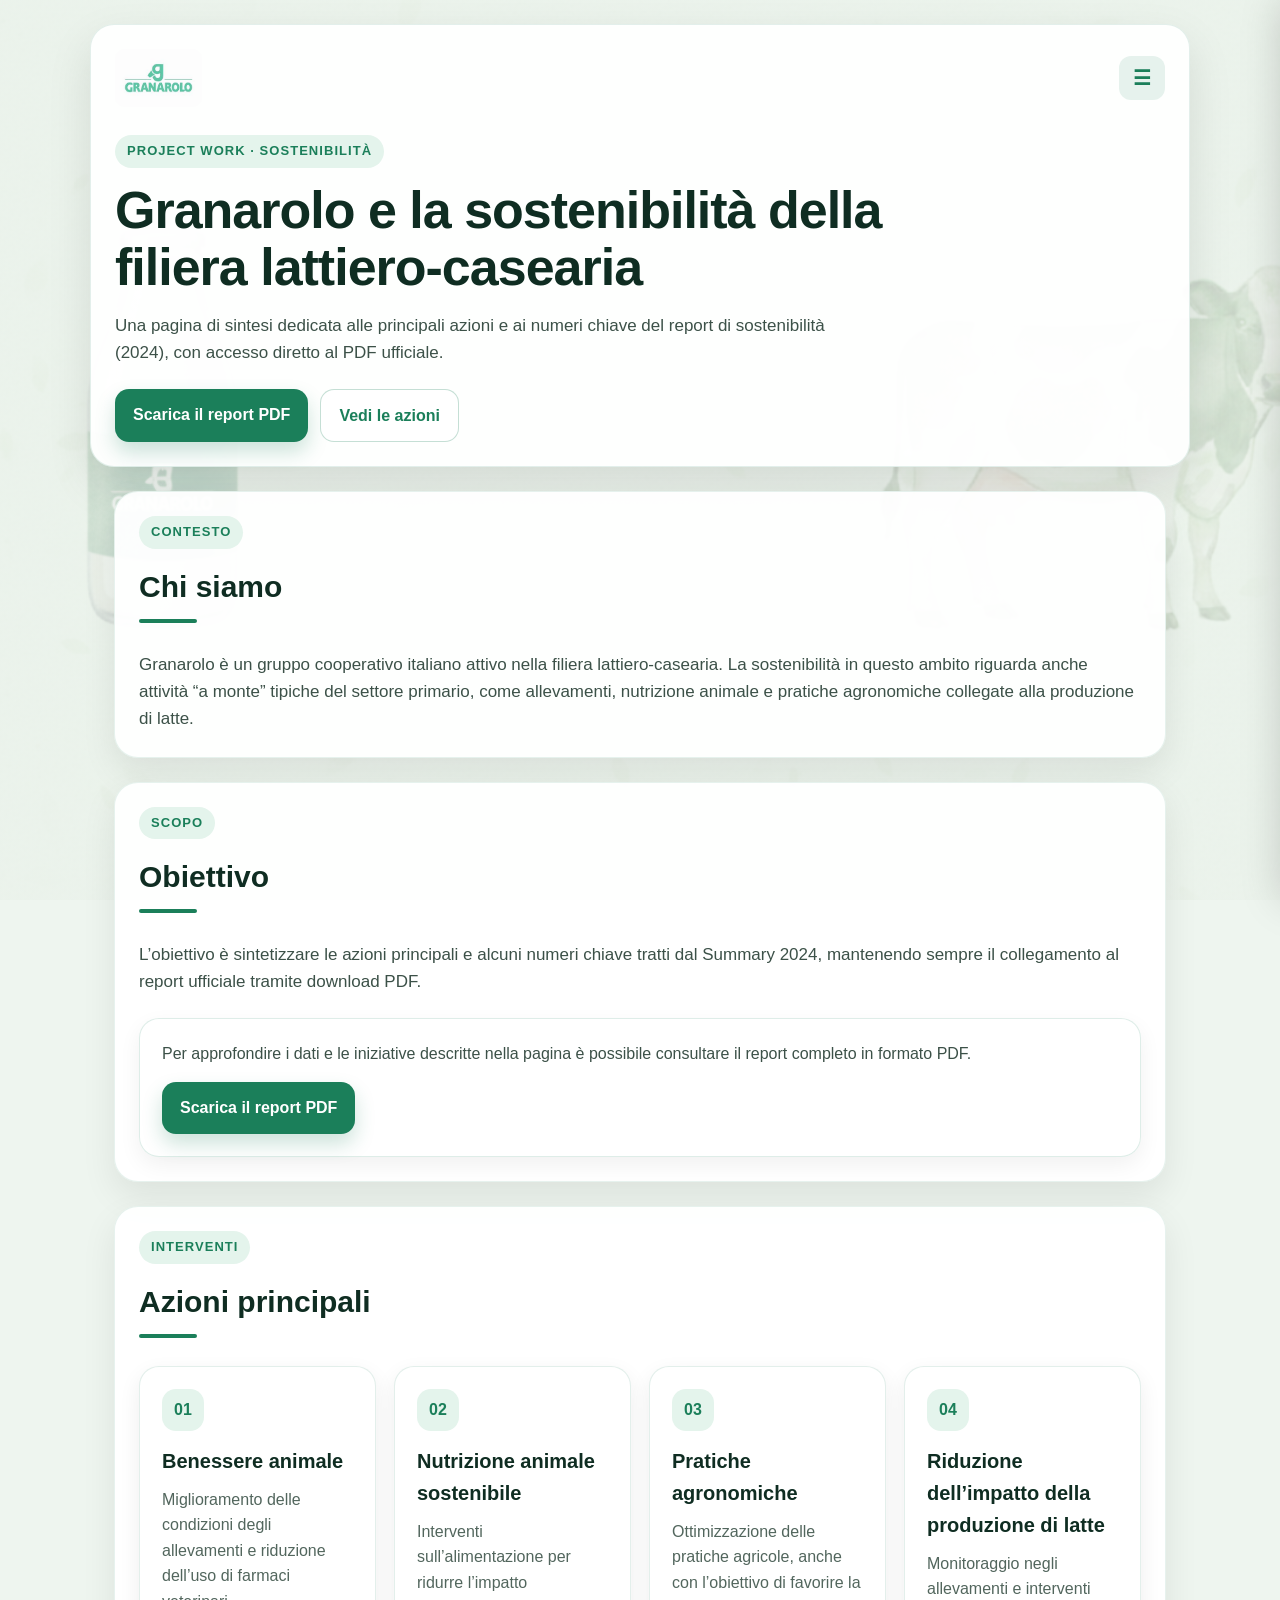
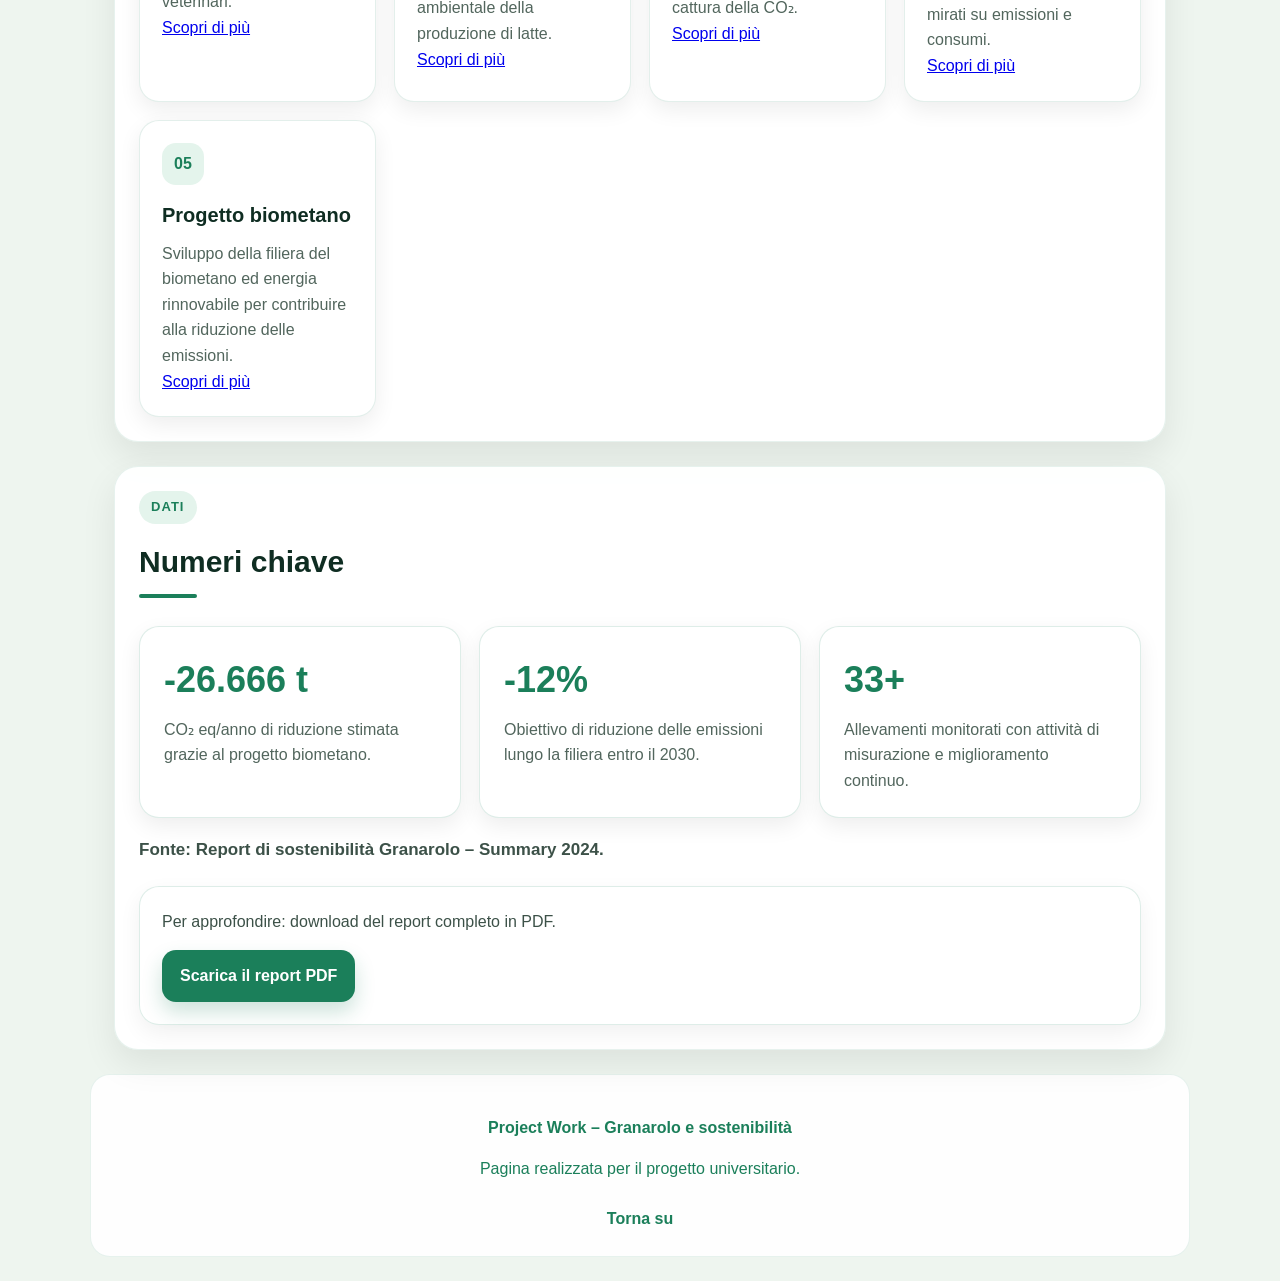
==== commit 53b8beec: "Update index.html" ====
--- a/index.html
+++ b/index.html
@@ -97,40 +97,35 @@
           <span class="card-number">01</span>
           <h3>Benessere animale</h3>
           <p>Miglioramento delle condizioni degli allevamenti e riduzione dell’uso di farmaci veterinari.</p>
-          <button type="button" class="scopri-btn">Scopri di più</button>
-          <p class="azione-extra">Approfondimento breve legato al report.</p>
+          <a class="scopri-link" href="azione.html?id=azione1">Scopri di più</a>
         </article>
 
         <article class="azione-card">
           <span class="card-number">02</span>
           <h3>Nutrizione animale sostenibile</h3>
           <p>Interventi sull’alimentazione per ridurre l’impatto ambientale della produzione di latte.</p>
-          <button type="button" class="scopri-btn">Scopri di più</button>
-          <p class="azione-extra">Approfondimento breve legato al report.</p>
+          <a class="scopri-link" href="azione.html?id=azione2">Scopri di più</a>
         </article>
 
         <article class="azione-card">
           <span class="card-number">03</span>
           <h3>Pratiche agronomiche</h3>
-          <p>Ottimizzazione delle pratiche agricole per favorire la cattura della CO₂.</p>
-          <button type="button" class="scopri-btn">Scopri di più</button>
-          <p class="azione-extra">Approfondimento breve legato al report.</p>
+          <p>Ottimizzazione delle pratiche agricole, anche con l’obiettivo di favorire la cattura della CO₂.</p>
+          <a class="scopri-link" href="azione.html?id=azione3">Scopri di più</a>
         </article>
 
         <article class="azione-card">
           <span class="card-number">04</span>
           <h3>Riduzione dell’impatto della produzione di latte</h3>
           <p>Monitoraggio negli allevamenti e interventi mirati su emissioni e consumi.</p>
-          <button type="button" class="scopri-btn">Scopri di più</button>
-          <p class="azione-extra">Approfondimento breve legato al report.</p>
+          <a class="scopri-link" href="azione.html?id=azione4">Scopri di più</a>
         </article>
 
         <article class="azione-card">
           <span class="card-number">05</span>
           <h3>Progetto biometano</h3>
           <p>Sviluppo della filiera del biometano ed energia rinnovabile per contribuire alla riduzione delle emissioni.</p>
-          <button type="button" class="scopri-btn">Scopri di più</button>
-          <p class="azione-extra">Approfondimento breve legato al report.</p>
+          <a class="scopri-link" href="azione.html?id=azione5">Scopri di più</a>
         </article>
 
       </div>
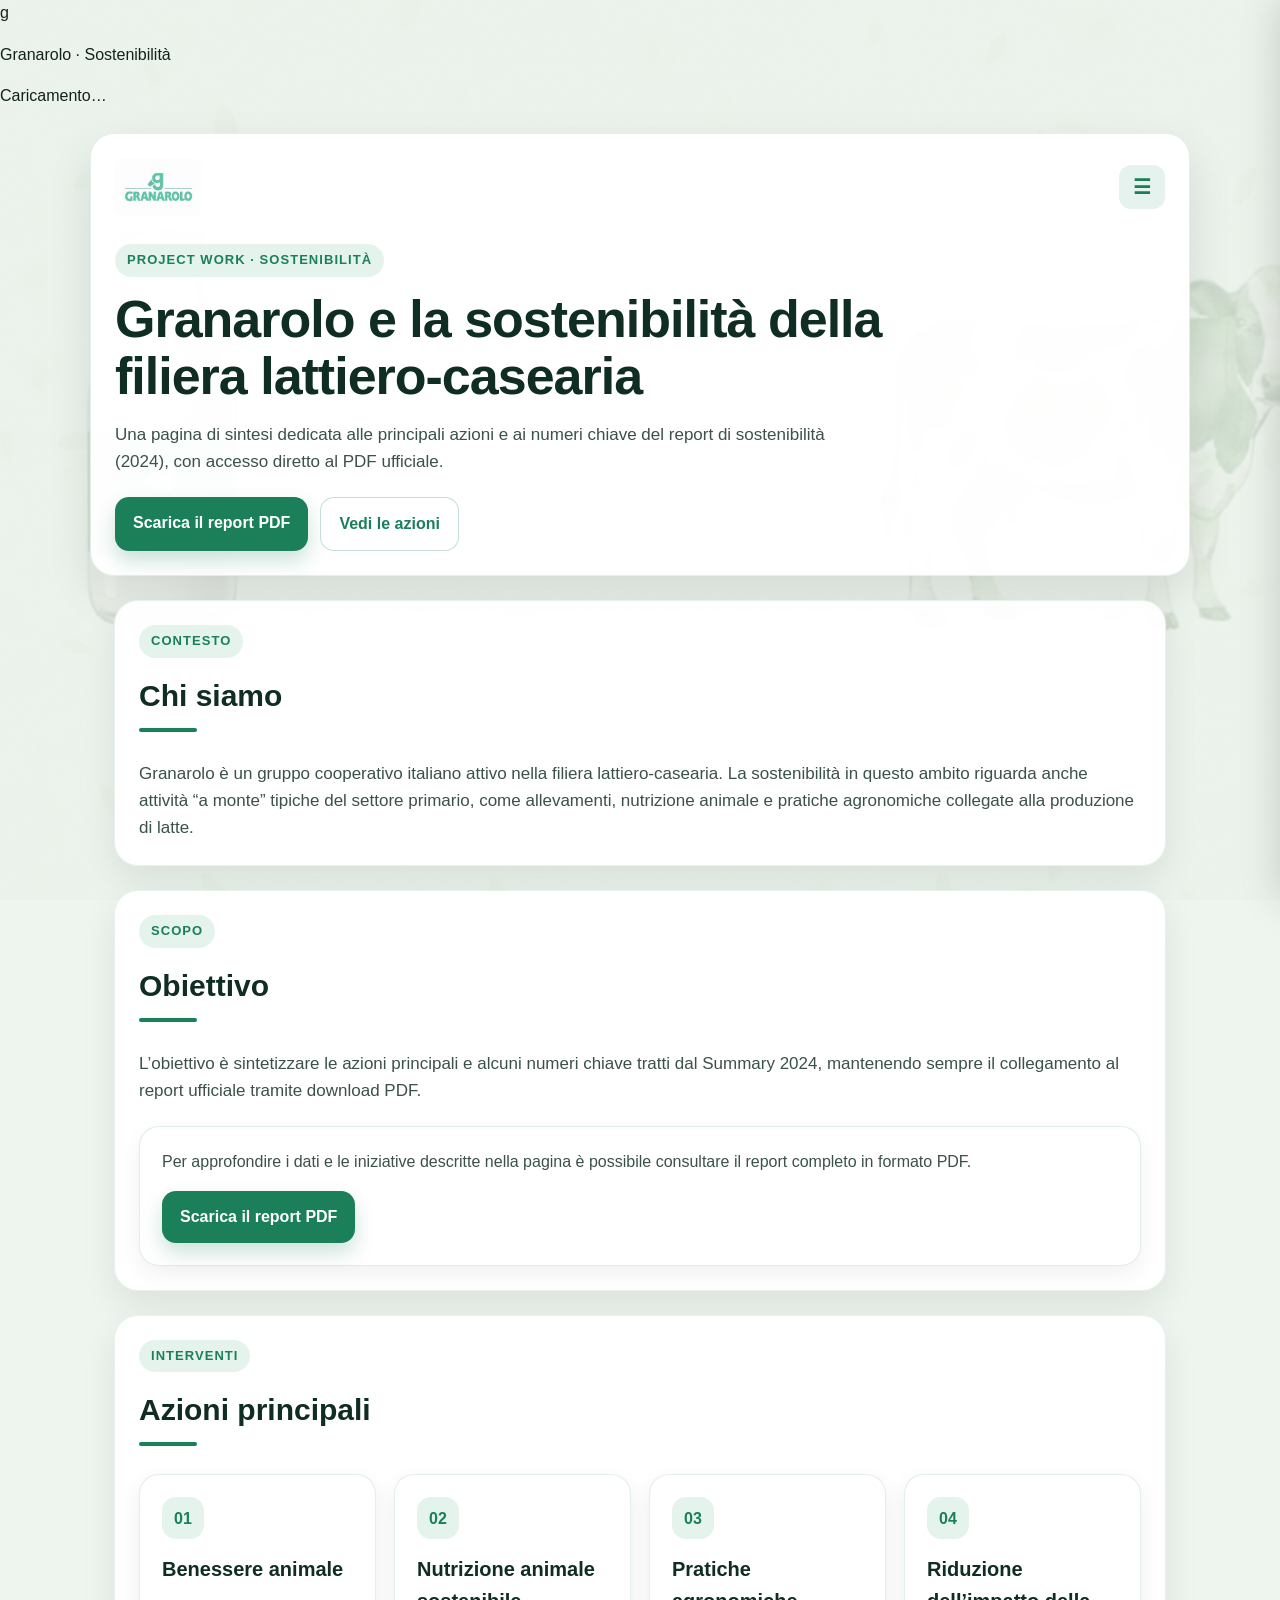
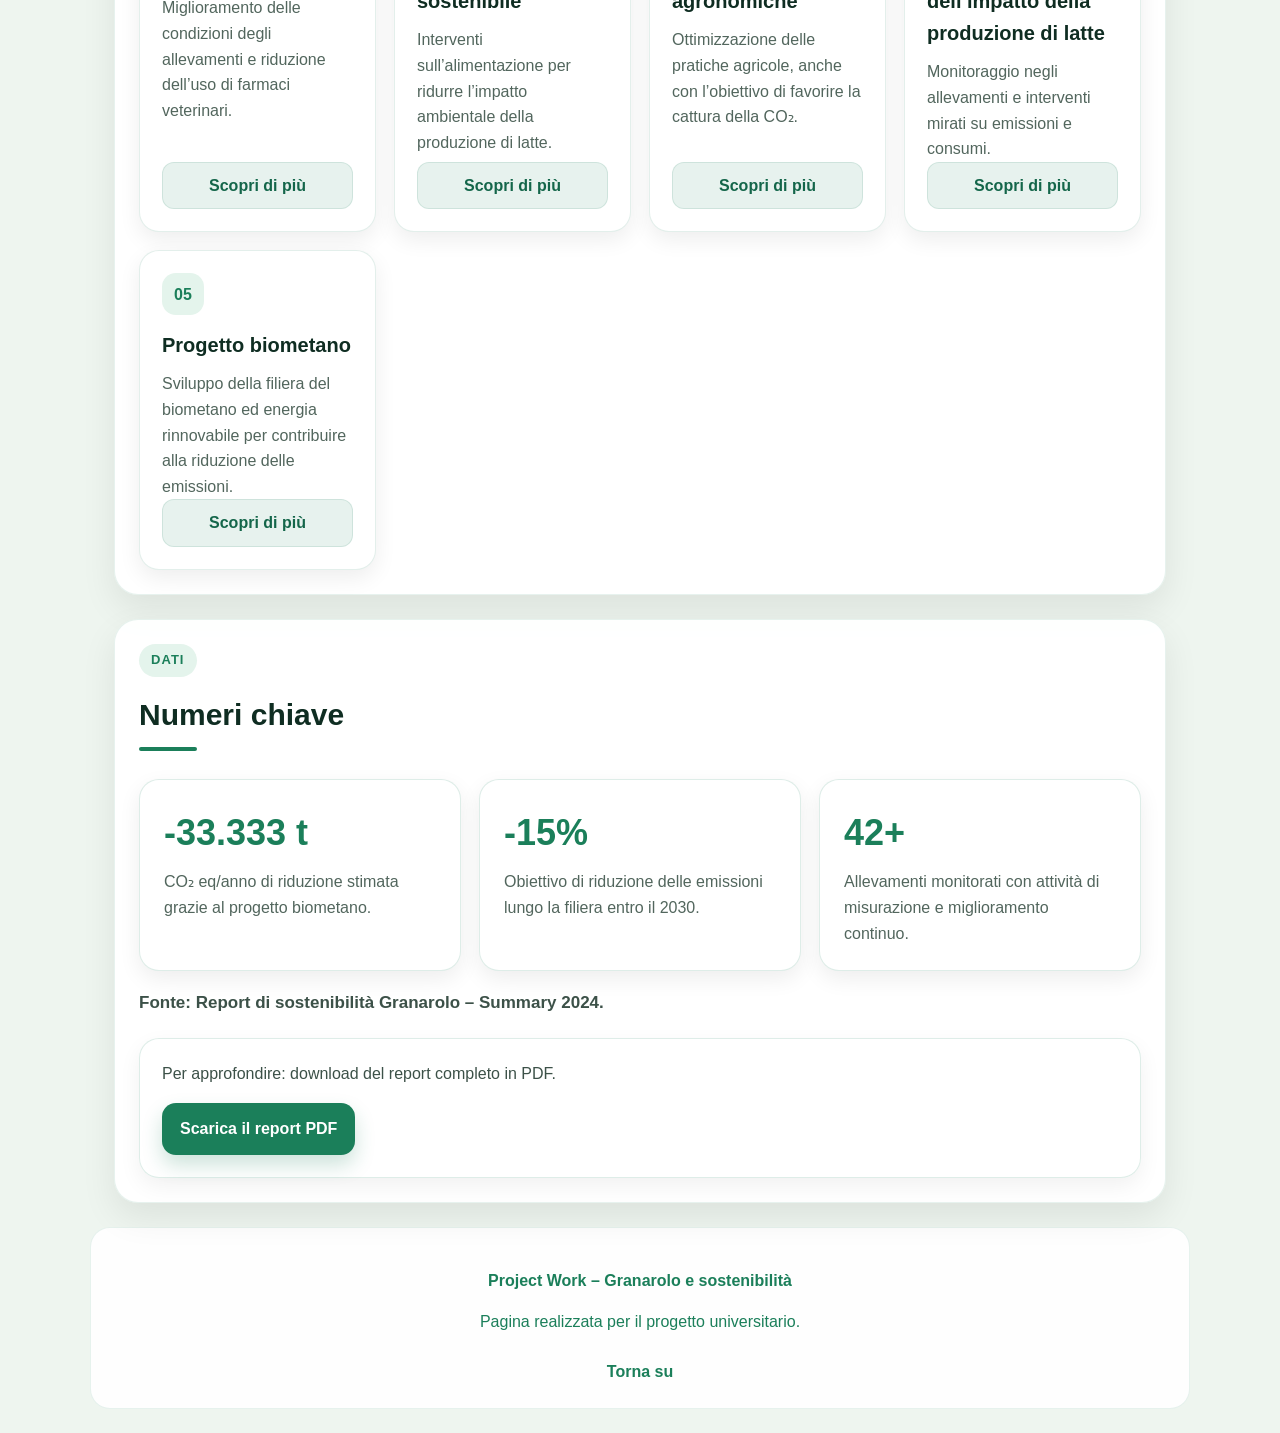
==== commit 6528fec3: "Update index.html" ====
--- a/index.html
+++ b/index.html
@@ -8,7 +8,14 @@
 </head>
 
 <body>
-
+<!-- Splash iniziale -->
+<div class="splash" id="splash">
+  <div class="splash-box">
+    <div class="splash-logo">g</div>
+    <p class="splash-title">Granarolo · Sostenibilità</p>
+    <p class="splash-sub">Caricamento…</p>
+  </div>
+</div>
   <div class="progress-bar" id="progressBar"></div>
 
   <header id="top">
--- a/styles.css
+++ b/styles.css
@@ -471,3 +471,215 @@
 
   .azioni-grid, .numeri-grid { grid-template-columns: 1fr; gap: 14px; }
 }
+/* =========================
+   PAGINA AZIONE (azione.html)
+   ========================= */
+
+/* link "Torna alla pagina principale" */
+.back-home{
+  text-decoration: none;
+  font-weight: 800;
+  color: #1b7f5a;
+  background: rgba(27,127,90,0.10);
+  padding: 10px 12px;
+  border-radius: 12px;
+  display: inline-block;
+}
+.back-home:hover{
+  background: rgba(27,127,90,0.16);
+  color: #14664a;
+}
+
+/* "Scopri di più" nelle card della home (index.html) */
+.scopri-link{
+  display: inline-block;
+  margin-top: 14px;
+  width: 100%;
+  text-align: center;
+  padding: 10px 12px;
+  border-radius: 12px;
+  font-weight: 800;
+  cursor: pointer;
+  background: rgba(27,127,90,0.10);
+  color: #14664a;
+  text-decoration: none;
+  border: 1px solid rgba(27,127,90,0.12);
+}
+.scopri-link:hover{
+  background: rgba(27,127,90,0.16);
+  color: #14664a;
+}
+
+/* layout della pagina azione: immagine + testo */
+.azione-page-grid{
+  display: grid;
+  grid-template-columns: 1.05fr 0.95fr;
+  gap: 18px;
+  align-items: start;
+}
+
+.azione-page-img img{
+  width: 100%;
+  height: 380px;
+  object-fit: cover;
+  border-radius: 18px;
+  display: block;
+  border: 1px solid rgba(0,0,0,0.08);
+  box-shadow: 0 10px 24px rgba(0,0,0,0.08);
+}
+
+.azione-page-text h2{
+  margin-top: 0;
+}
+
+.azione-page-text p{
+  color: #3c5148;
+}
+
+/* box evidenza (dato/nota) */
+.azione-page-box{
+  margin: 16px 0;
+  padding: 14px;
+  border-radius: 16px;
+  background: rgba(27,127,90,0.06);
+  border: 1px solid rgba(27,127,90,0.14);
+}
+.azione-page-box p{
+  margin: 0;
+  color: #2f3e37;
+  font-weight: 600;
+}
+
+/* responsive */
+@media (max-width: 900px){
+  .azione-page-grid{
+    grid-template-columns: 1fr;
+  }
+  .azione-page-img img{
+    height: 260px;
+  }
+}
+
+@media (max-width: 600px){
+  .azione-page-img img{
+    height: 220px;
+    border-radius: 16px;
+  }
+}
+/* NUMERI: hover WOW (gradient + glow + barra a sinistra) */
+.numeri-grid article{
+  position: relative;
+  overflow: hidden;
+}
+
+/* barra a sinistra (nascosta) */
+.numeri-grid article::before{
+  content: "";
+  position: absolute;
+  left: 0;
+  top: 0;
+  width: 6px;
+  height: 100%;
+  background: #1b7f5a;
+  opacity: 0;
+  transform: translateX(-6px);
+  transition: 0.25s ease;
+}
+
+/* leggero highlight diagonale (nascosto) */
+.numeri-grid article::after{
+  content: "";
+  position: absolute;
+  inset: -40%;
+  background: radial-gradient(circle at 30% 30%, rgba(255,255,255,0.35), rgba(255,255,255,0) 55%);
+  opacity: 0;
+  transform: rotate(10deg);
+  transition: 0.25s ease;
+  pointer-events: none;
+}
+
+.numeri-grid article:hover{
+  background: linear-gradient(135deg, #1b7f5a 0%, #14664a 60%, #0f5a3f 100%);
+  border-color: rgba(27,127,90,0.55);
+  box-shadow: 0 18px 40px rgba(27,127,90,0.28);
+  transform: translateY(-8px);
+}
+
+.numeri-grid article:hover::before{
+  opacity: 1;
+  transform: translateX(0);
+}
+
+.numeri-grid article:hover::after{
+  opacity: 1;
+}
+
+.numeri-grid article:hover h3{
+  color: #ffffff;
+}
+
+.numeri-grid article:hover p{
+  color: rgba(255,255,255,0.92);
+}
+/* =========================
+   BOX SEMPRE ALLA STESSA ALTEZZA (azioni + numeri)
+   ========================= */
+
+/* assicura che gli elementi della grid si "stirino" */
+.azioni-grid,
+.numeri-grid{
+  align-items: stretch;
+}
+
+/* ogni box diventa una colonna flex e prende tutta l'altezza disponibile */
+.azioni-grid > article,
+.numeri-grid > article{
+  height: 100%;
+  display: flex;
+  flex-direction: column;
+}
+
+/* il testo si prende lo spazio e uniforma l'altezza delle card */
+.azioni-grid > article p,
+.numeri-grid > article p{
+  flex: 1;
+}
+
+/* bottone/link sempre in basso, così tutte le card finiscono allo stesso livello */
+.azioni-grid > article .scopri-link,
+.azioni-grid > article .scopri-btn{
+  margin-top: auto;
+}
+/* =========================
+   CARD TUTTE UGUALI (Numeri + Azioni)
+   ========================= */
+
+/* le griglie devono stirare gli elementi */
+.azioni-grid,
+.numeri-grid{
+  align-items: stretch !important;
+}
+
+/* ogni card prende tutta l'altezza disponibile */
+.azioni-grid article,
+.numeri-grid article{
+  height: 100% !important;
+  display: flex !important;
+  flex-direction: column !important;
+}
+
+/* il testo "riempie" lo spazio così le altezze si pareggiano */
+.azioni-grid article p,
+.numeri-grid article p{
+  flex: 1 1 auto !important;
+}
+
+/* bottone/link sempre in basso (allineato) */
+.azioni-grid article .scopri-link,
+.azioni-grid article .scopri-btn{
+  margin-top: auto !important;
+}
+/* altezza minima uguale per i numeri */
+.numeri-grid article{
+  min-height: 190px; /* puoi alzare a 200/210 se vuoi più "corpose" */
+}
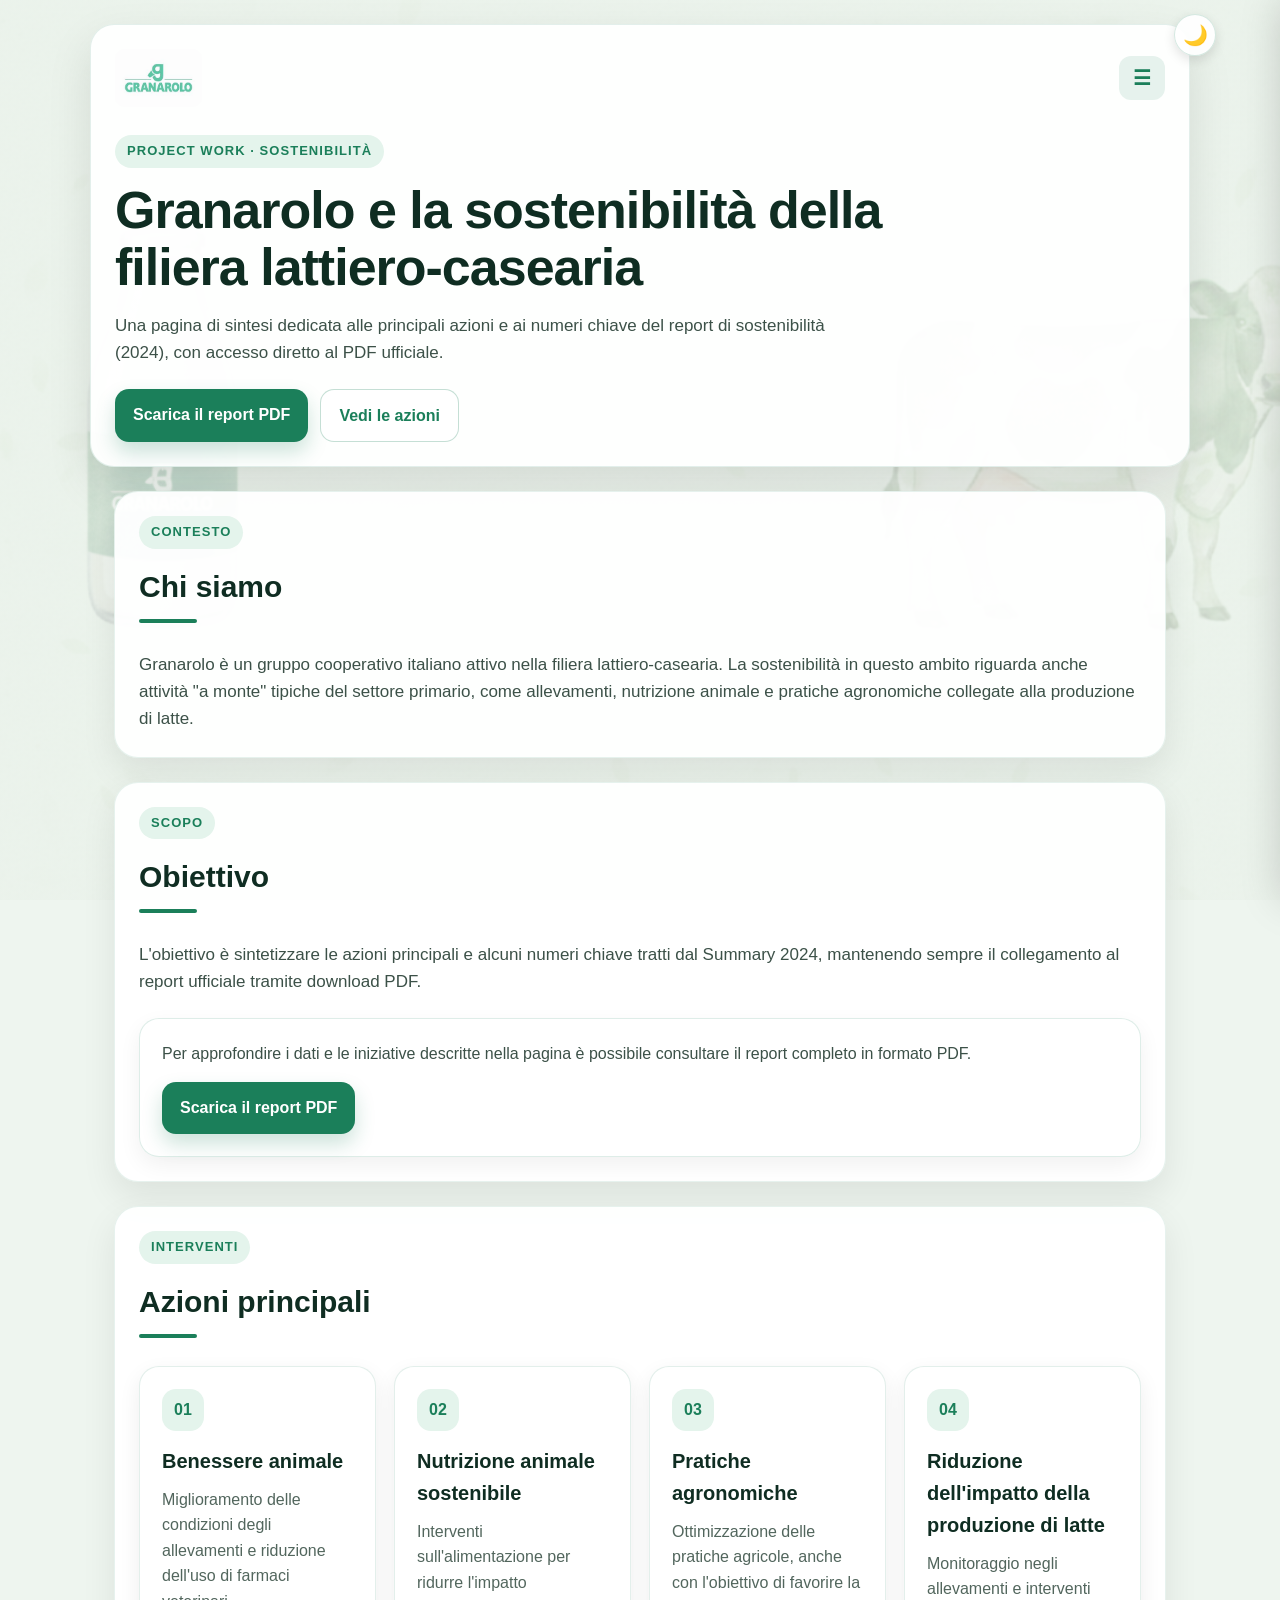
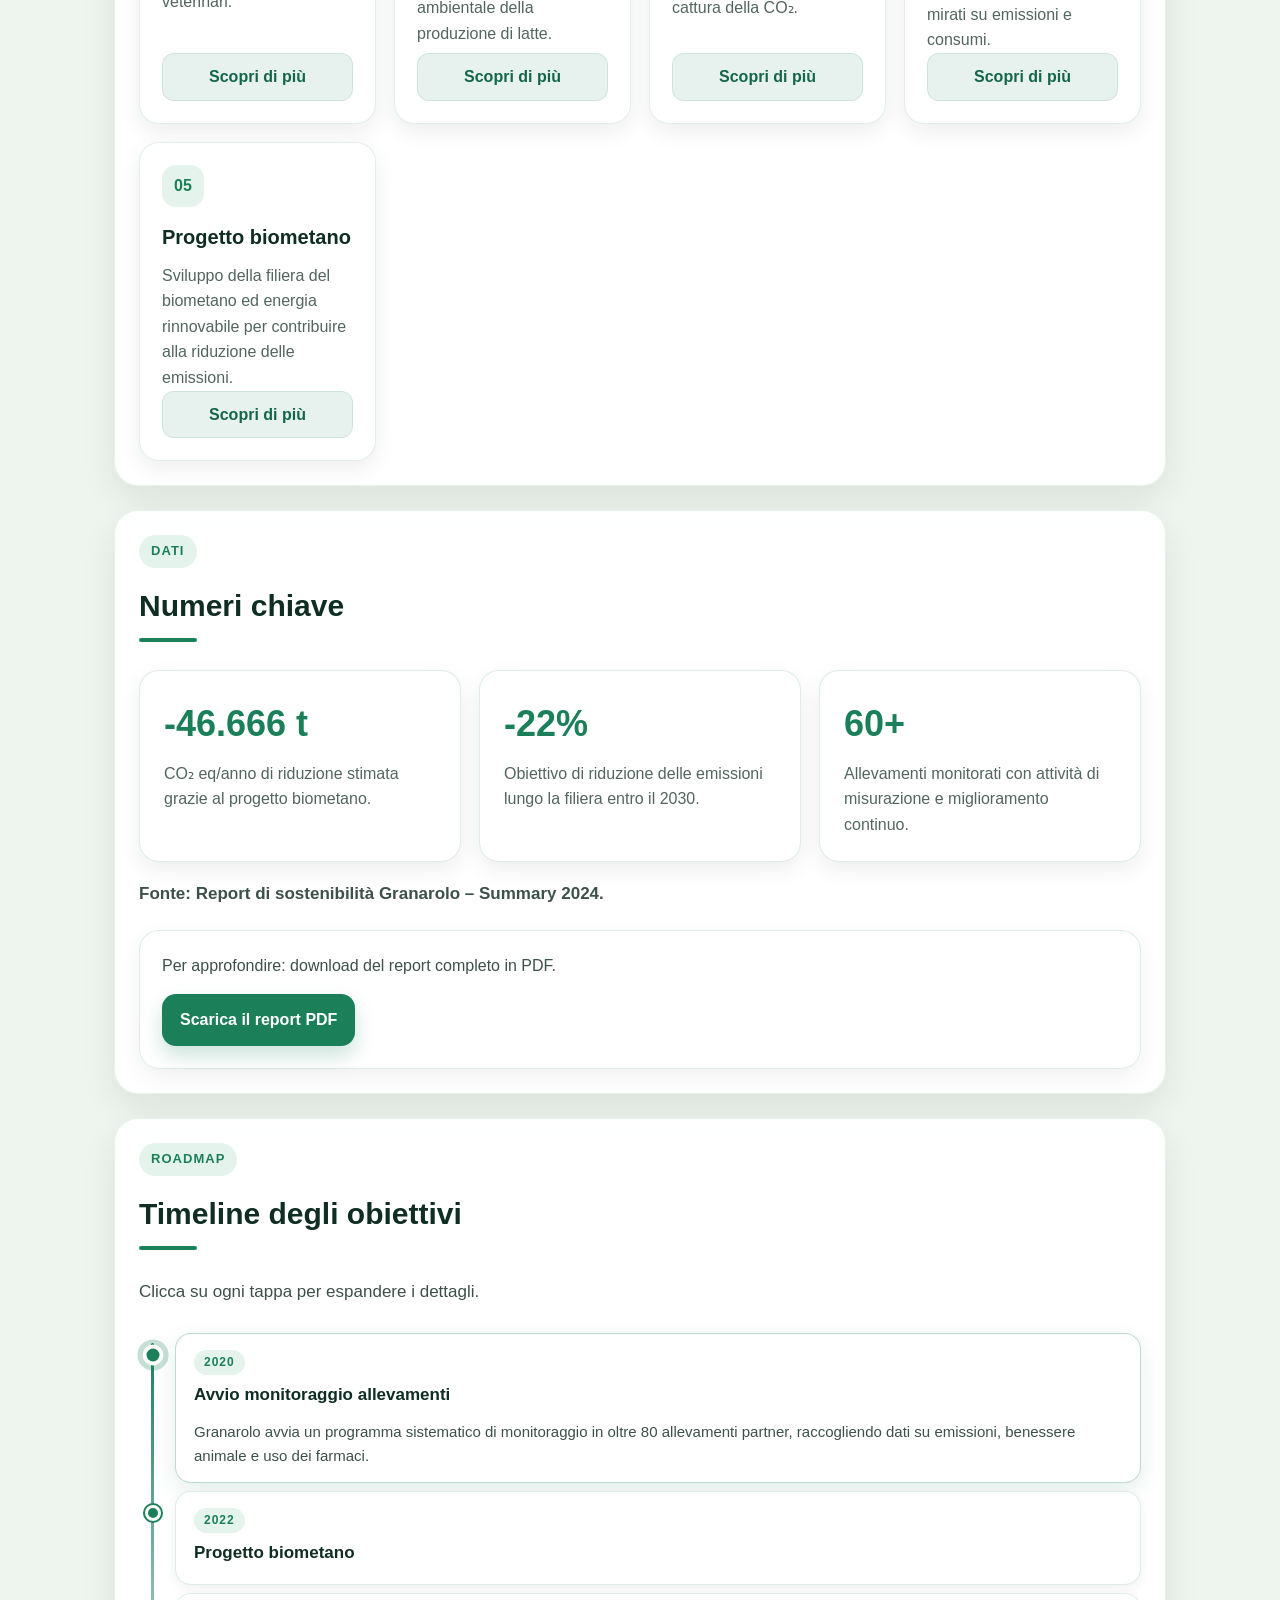
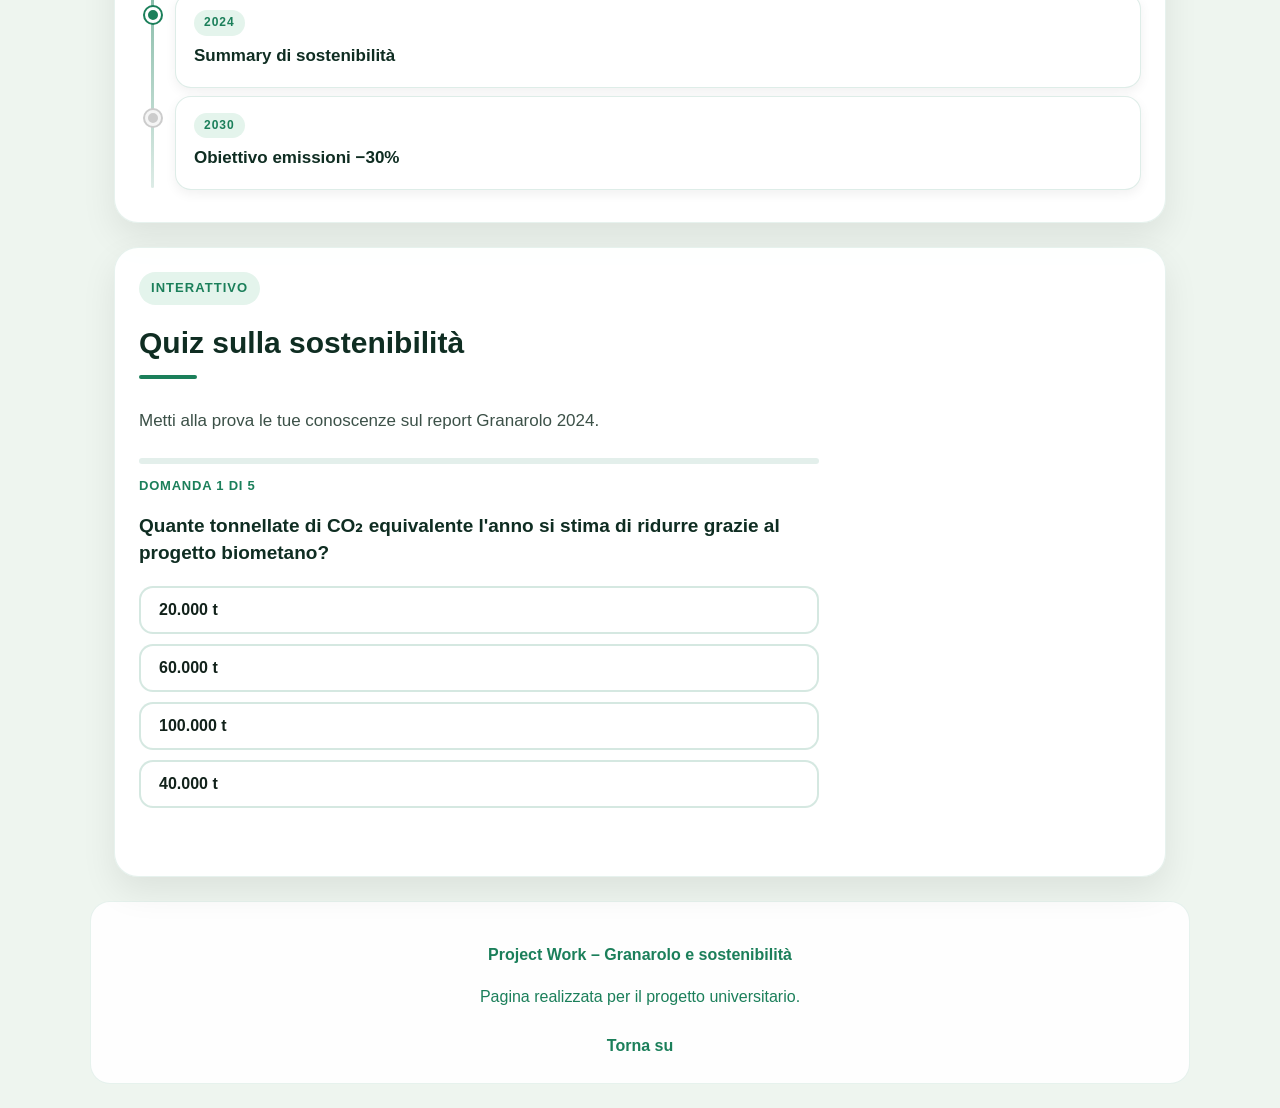
==== commit fe052579: "Update index.html" ====
--- a/index.html
+++ b/index.html
@@ -14,18 +14,21 @@
     <div class="splash-logo">g</div>
     <p class="splash-title">Granarolo · Sostenibilità</p>
     <p class="splash-sub">Caricamento…</p>
+    <div class="splash-particles" id="splashParticles"></div>
   </div>
 </div>
+
   <div class="progress-bar" id="progressBar"></div>
+
+  <!-- Dark mode toggle fisso -->
+  <button class="dark-toggle" id="darkToggle" aria-label="Attiva modalità scura" title="Modalità scura">🌙</button>
 
   <header id="top">
     <div class="header-top">
       <img src="img/granarolo_logo.jpg" alt="Logo Granarolo" class="logo">
 
-      <!-- Bottone hamburger -->
       <button class="menu-toggle" id="menuToggle" aria-label="Apri menu" aria-expanded="false">☰</button>
 
-      <!-- Sidebar -->
       <nav class="side-nav" id="sideNav" aria-label="Navigazione">
         <button class="menu-close" id="menuClose" aria-label="Chiudi menu">✕</button>
         <ul>
@@ -33,11 +36,12 @@
           <li><a href="#obiettivo">Obiettivo</a></li>
           <li><a href="#azioni">Azioni</a></li>
           <li><a href="#numeri">Numeri</a></li>
+          <li><a href="#timeline">Timeline</a></li>
+          <li><a href="#quiz">Quiz</a></li>
           <li><a href="report/report-sostenibilita-granarolo.pdf" download>Scarica PDF</a></li>
         </ul>
       </nav>
 
-      <!-- Overlay -->
       <div class="overlay" id="menuOverlay"></div>
     </div>
 
@@ -69,7 +73,7 @@
       </div>
       <p class="highlight-section">
         Granarolo è un gruppo cooperativo italiano attivo nella filiera lattiero-casearia. La sostenibilità in questo ambito
-        riguarda anche attività “a monte” tipiche del settore primario, come allevamenti, nutrizione animale e pratiche agronomiche
+        riguarda anche attività "a monte" tipiche del settore primario, come allevamenti, nutrizione animale e pratiche agronomiche
         collegate alla produzione di latte.
       </p>
     </section>
@@ -80,7 +84,7 @@
         <h2>Obiettivo</h2>
       </div>
       <p>
-        L’obiettivo è sintetizzare le azioni principali e alcuni numeri chiave tratti dal Summary 2024,
+        L'obiettivo è sintetizzare le azioni principali e alcuni numeri chiave tratti dal Summary 2024,
         mantenendo sempre il collegamento al report ufficiale tramite download PDF.
       </p>
 
@@ -100,39 +104,44 @@
 
       <div class="azioni-grid">
 
-        <article class="azione-card">
+        <article class="azione-card" data-tooltip="Miglioramento delle condizioni di allevamento e riduzione dell'uso di farmaci veterinari per una filiera più sana.">
           <span class="card-number">01</span>
           <h3>Benessere animale</h3>
-          <p>Miglioramento delle condizioni degli allevamenti e riduzione dell’uso di farmaci veterinari.</p>
+          <p>Miglioramento delle condizioni degli allevamenti e riduzione dell'uso di farmaci veterinari.</p>
           <a class="scopri-link" href="azione.html?id=azione1">Scopri di più</a>
-        </article>
-
-        <article class="azione-card">
+          <div class="card-tooltip" aria-hidden="true"></div>
+        </article>
+
+        <article class="azione-card" data-tooltip="L'alimentazione ottimizzata riduce i consumi e l'impatto ambientale senza compromettere la qualità produttiva.">
           <span class="card-number">02</span>
           <h3>Nutrizione animale sostenibile</h3>
-          <p>Interventi sull’alimentazione per ridurre l’impatto ambientale della produzione di latte.</p>
+          <p>Interventi sull'alimentazione per ridurre l'impatto ambientale della produzione di latte.</p>
           <a class="scopri-link" href="azione.html?id=azione2">Scopri di più</a>
-        </article>
-
-        <article class="azione-card">
+          <div class="card-tooltip" aria-hidden="true"></div>
+        </article>
+
+        <article class="azione-card" data-tooltip="Pratiche agricole ottimizzate per il suolo, le risorse naturali e la cattura della CO₂.">
           <span class="card-number">03</span>
           <h3>Pratiche agronomiche</h3>
-          <p>Ottimizzazione delle pratiche agricole, anche con l’obiettivo di favorire la cattura della CO₂.</p>
+          <p>Ottimizzazione delle pratiche agricole, anche con l'obiettivo di favorire la cattura della CO₂.</p>
           <a class="scopri-link" href="azione.html?id=azione3">Scopri di più</a>
-        </article>
-
-        <article class="azione-card">
+          <div class="card-tooltip" aria-hidden="true"></div>
+        </article>
+
+        <article class="azione-card" data-tooltip="Monitoraggio continuo e interventi mirati per rendere la sostenibilità misurabile e verificabile.">
           <span class="card-number">04</span>
-          <h3>Riduzione dell’impatto della produzione di latte</h3>
+          <h3>Riduzione dell'impatto della produzione di latte</h3>
           <p>Monitoraggio negli allevamenti e interventi mirati su emissioni e consumi.</p>
           <a class="scopri-link" href="azione.html?id=azione4">Scopri di più</a>
-        </article>
-
-        <article class="azione-card">
+          <div class="card-tooltip" aria-hidden="true"></div>
+        </article>
+
+        <article class="azione-card" data-tooltip="Economia circolare di filiera: i sottoprodotti diventano energia rinnovabile, riducendo le emissioni.">
           <span class="card-number">05</span>
           <h3>Progetto biometano</h3>
           <p>Sviluppo della filiera del biometano ed energia rinnovabile per contribuire alla riduzione delle emissioni.</p>
           <a class="scopri-link" href="azione.html?id=azione5">Scopri di più</a>
+          <div class="card-tooltip" aria-hidden="true"></div>
         </article>
 
       </div>
@@ -171,6 +180,99 @@
       </div>
     </section>
 
+    <!-- ===================== TIMELINE INTERATTIVA ===================== -->
+    <section id="timeline" class="section-card animate-on-scroll">
+      <div class="section-intro">
+        <span class="section-label">Roadmap</span>
+        <h2>Timeline degli obiettivi</h2>
+      </div>
+      <p style="color:#3c5148; margin-bottom:28px;">Clicca su ogni tappa per espandere i dettagli.</p>
+
+      <div class="timeline">
+
+        <div class="timeline-item" data-anno="2020">
+          <div class="timeline-dot"></div>
+          <div class="timeline-content">
+            <span class="timeline-anno">2020</span>
+            <h4>Avvio monitoraggio allevamenti</h4>
+            <div class="timeline-detail">
+              <p>Granarolo avvia un programma sistematico di monitoraggio in oltre 80 allevamenti partner, raccogliendo dati su emissioni, benessere animale e uso dei farmaci.</p>
+            </div>
+          </div>
+        </div>
+
+        <div class="timeline-item" data-anno="2022">
+          <div class="timeline-dot"></div>
+          <div class="timeline-content">
+            <span class="timeline-anno">2022</span>
+            <h4>Progetto biometano</h4>
+            <div class="timeline-detail">
+              <p>Lancio del progetto pilota per la produzione di biometano da sottoprodotti della filiera, puntando a ridurre di 60.000 t/anno le emissioni di CO₂ equivalente.</p>
+            </div>
+          </div>
+        </div>
+
+        <div class="timeline-item" data-anno="2024">
+          <div class="timeline-dot"></div>
+          <div class="timeline-content">
+            <span class="timeline-anno">2024</span>
+            <h4>Summary di sostenibilità</h4>
+            <div class="timeline-detail">
+              <p>Pubblicazione del Summary 2024 con i risultati delle azioni intraprese e la definizione degli obiettivi verso il 2030. Prima rendicontazione completa delle 5 azioni strategiche.</p>
+            </div>
+          </div>
+        </div>
+
+        <div class="timeline-item" data-anno="2030">
+          <div class="timeline-dot timeline-dot--futuro"></div>
+          <div class="timeline-content">
+            <span class="timeline-anno">2030</span>
+            <h4>Obiettivo emissioni −30%</h4>
+            <div class="timeline-detail">
+              <p>Target finale: ridurre del 30% le emissioni lungo l'intera filiera lattiero-casearia rispetto ai livelli base, integrando biometano, agronomia sostenibile e nutrizione ottimizzata.</p>
+            </div>
+          </div>
+        </div>
+
+      </div>
+    </section>
+
+    <!-- ===================== QUIZ INTERATTIVO ===================== -->
+    <section id="quiz" class="section-card animate-on-scroll">
+      <div class="section-intro">
+        <span class="section-label">Interattivo</span>
+        <h2>Quiz sulla sostenibilità</h2>
+      </div>
+      <p style="color:#3c5148; margin-bottom: 24px;">Metti alla prova le tue conoscenze sul report Granarolo 2024.</p>
+
+      <div class="quiz-container" id="quizContainer">
+
+        <div class="quiz-progress-wrap">
+          <div class="quiz-progress-bar" id="quizProgressBar"></div>
+        </div>
+        <p class="quiz-counter" id="quizCounter">Domanda 1 di 5</p>
+
+        <div class="quiz-domanda" id="quizDomanda"></div>
+
+        <div class="quiz-opzioni" id="quizOpzioni"></div>
+
+        <div class="quiz-feedback" id="quizFeedback" aria-live="polite"></div>
+
+        <button class="btn btn-primary" id="quizNext" style="display:none; margin-top:18px;">Prossima domanda →</button>
+
+        <!-- Risultato finale -->
+        <div class="quiz-risultato" id="quizRisultato" style="display:none;">
+          <div class="quiz-risultato-inner">
+            <div class="quiz-score-circle" id="quizScoreCircle"></div>
+            <h3 id="quizRisultatoTitolo"></h3>
+            <p id="quizRisultatoTesto"></p>
+            <button class="btn btn-primary" id="quizReset">Riprova il quiz ↺</button>
+          </div>
+        </div>
+
+      </div>
+    </section>
+
   </main>
 
   <footer>
--- a/styles.css
+++ b/styles.css
@@ -6,7 +6,6 @@
 
 html { scroll-behavior: smooth; }
 
-/* blocco totale scroll laterale */
 html, body { overflow-x: hidden; }
 
 body {
@@ -24,6 +23,152 @@
   background-position: center;
   background-repeat: no-repeat;
   background-attachment: fixed;
+
+  transition: background-color 0.3s ease, color 0.3s ease;
+}
+
+/* =========================
+   DARK MODE
+   ========================= */
+
+body.dark {
+  color: #d4e8dc;
+  background-color: #0d1f17;
+  background-image:
+    linear-gradient(rgba(13, 31, 23, 0.90), rgba(13, 31, 23, 0.90)),
+    url("img/sfondo-granarolo.png");
+}
+
+body.dark header,
+body.dark .section-card,
+body.dark footer {
+  background: rgba(20, 40, 30, 0.97);
+  border-color: rgba(27, 127, 90, 0.22);
+  color: #d4e8dc;
+}
+
+body.dark h1,
+body.dark h2,
+body.dark h3,
+body.dark h4 { color: #a8d8bc; }
+
+body.dark p,
+body.dark .section-card > p { color: #9ab8a5; }
+
+body.dark .tag,
+body.dark .section-label {
+  background: rgba(27, 127, 90, 0.25);
+  color: #6cd4a0;
+}
+
+body.dark .azioni-grid article,
+body.dark .numeri-grid article {
+  background: rgba(27, 60, 42, 0.80);
+  border-color: rgba(27, 127, 90, 0.25);
+  color: #c8e0d0;
+}
+
+body.dark .azioni-grid article p,
+body.dark .numeri-grid article p { color: #9ab8a5; }
+
+body.dark .azioni-grid article h3 { color: #a8d8bc; }
+
+body.dark .scopri-link {
+  background: rgba(27, 127, 90, 0.22);
+  color: #6cd4a0;
+  border-color: rgba(27, 127, 90, 0.3);
+}
+
+body.dark .side-nav {
+  background: #0d1f17;
+  color: #d4e8dc;
+}
+
+body.dark .report-box {
+  background: rgba(27, 60, 42, 0.60);
+  border-color: rgba(27, 127, 90, 0.22);
+}
+
+body.dark .report-box p { color: #9ab8a5; }
+
+body.dark .fonte { color: #c08060; }
+
+body.dark .quiz-opzione {
+  background: rgba(27, 60, 42, 0.80);
+  border-color: rgba(27, 127, 90, 0.3);
+  color: #d4e8dc;
+}
+
+body.dark .quiz-opzione:hover {
+  background: rgba(27, 127, 90, 0.3);
+}
+
+body.dark .timeline-content {
+  background: rgba(27, 60, 42, 0.80);
+  border-color: rgba(27, 127, 90, 0.25);
+}
+
+body.dark .timeline-content h4 { color: #a8d8bc; }
+
+body.dark .timeline-detail p { color: #9ab8a5; }
+
+body.dark .correlata-card {
+  background: rgba(27, 60, 42, 0.80);
+  border-color: rgba(27, 127, 90, 0.25);
+  color: #d4e8dc;
+}
+
+body.dark .correlata-card strong { color: #a8d8bc; }
+
+body.dark .azione-page-box {
+  background: rgba(27, 90, 60, 0.22);
+  border-color: rgba(27, 127, 90, 0.3);
+}
+
+body.dark .azione-page-box p { color: #9ab8a5; }
+
+body.dark .azione-page-text p { color: #9ab8a5; }
+
+body.dark .reading-time { color: #6cd4a0; }
+
+body.dark .azione-nav-btn {
+  background: rgba(27, 127, 90, 0.20);
+  color: #6cd4a0;
+  border-color: rgba(27, 127, 90, 0.3);
+}
+
+body.dark .quiz-feedback.ok { background: rgba(27, 90, 55, 0.40); }
+body.dark .quiz-feedback.no { background: rgba(150, 40, 30, 0.35); }
+
+body.dark .menu-close {
+  background: rgba(255,255,255,0.10);
+  color: #d4e8dc;
+}
+
+/* Dark mode toggle */
+.dark-toggle {
+  position: fixed;
+  top: 14px;
+  right: 64px;
+  z-index: 99997;
+  background: rgba(255,255,255,0.92);
+  border: 1px solid rgba(27,127,90,0.18);
+  border-radius: 50%;
+  width: 42px;
+  height: 42px;
+  font-size: 20px;
+  cursor: pointer;
+  display: grid;
+  place-items: center;
+  box-shadow: 0 4px 12px rgba(0,0,0,0.12);
+  transition: transform 0.2s ease, background 0.2s ease;
+}
+
+.dark-toggle:hover { transform: scale(1.1); }
+
+body.dark .dark-toggle {
+  background: rgba(20, 40, 30, 0.95);
+  border-color: rgba(27,127,90,0.35);
 }
 
 /* =========================
@@ -272,7 +417,6 @@
   font-size: 17px;
 }
 
-/* Report box */
 .report-box {
   margin-top: 22px;
   padding: 22px;
@@ -296,6 +440,7 @@
   display: grid;
   grid-template-columns: repeat(auto-fit, minmax(230px, 1fr));
   gap: 18px;
+  align-items: stretch;
 }
 
 .numeri-grid {
@@ -303,9 +448,13 @@
   grid-template-columns: repeat(auto-fit, minmax(210px, 1fr));
   gap: 18px;
   margin-bottom: 18px;
-}
-
-/* Card azioni */
+  align-items: stretch;
+}
+
+/* =========================
+   CARD AZIONI + TOOLTIP
+   ========================= */
+
 .azioni-grid article {
   background: #fff;
   padding: 22px;
@@ -313,11 +462,57 @@
   border: 1px solid rgba(27, 127, 90, 0.12);
   box-shadow: 0 8px 22px rgba(0, 0, 0, 0.07);
   transition: transform 0.2s ease, box-shadow 0.2s ease;
+  position: relative;
+  height: 100%;
+  display: flex;
+  flex-direction: column;
 }
 
 .azioni-grid article:hover {
   transform: translateY(-5px);
   box-shadow: 0 14px 30px rgba(0, 0, 0, 0.12);
+}
+
+.azioni-grid article p { flex: 1 1 auto; }
+
+.azioni-grid article .scopri-link { margin-top: auto; }
+
+/* Tooltip */
+.card-tooltip {
+  position: absolute;
+  bottom: calc(100% + 10px);
+  left: 50%;
+  transform: translateX(-50%) translateY(6px);
+  background: #0f2d22;
+  color: #e4f4ec;
+  font-size: 13px;
+  font-weight: 600;
+  padding: 10px 14px;
+  border-radius: 12px;
+  white-space: normal;
+  max-width: 260px;
+  text-align: center;
+  pointer-events: none;
+  opacity: 0;
+  transition: opacity 0.2s ease, transform 0.2s ease;
+  z-index: 100;
+  line-height: 1.4;
+  box-shadow: 0 8px 20px rgba(0,0,0,0.22);
+}
+
+.card-tooltip::after {
+  content: "";
+  position: absolute;
+  top: 100%;
+  left: 50%;
+  transform: translateX(-50%);
+  border: 7px solid transparent;
+  border-top-color: #0f2d22;
+}
+
+.card-tooltip.visible {
+  opacity: 1;
+  transform: translateX(-50%) translateY(0);
 }
 
 .card-number {
@@ -339,34 +534,12 @@
   color: #0f2d22;
 }
 
-.azioni-grid p {
-  margin: 0;
-  color: #52665d;
-}
-
-.scopri-btn {
-  margin-top: 16px;
-  padding: 9px 15px;
-  border: none;
-  border-radius: 999px;
-  background: #e4f4ec;
-  color: #1b7f5a;
-  font-weight: 800;
-  cursor: pointer;
-}
-
-.azione-extra {
-  display: none;
-  margin-top: 14px;
-  padding-top: 14px;
-  border-top: 1px solid rgba(27, 127, 90, 0.15);
-  color: #3c5148;
-  font-size: 15px;
-}
-
-.azione-card.aperta .azione-extra { display: block; }
-
-/* Numeri */
+.azioni-grid p { margin: 0; color: #52665d; }
+
+/* =========================
+   NUMERI
+   ========================= */
+
 .numeri-grid article {
   background: #fff;
   padding: 24px;
@@ -374,7 +547,15 @@
   border: 1px solid rgba(27, 127, 90, 0.14);
   box-shadow: 0 8px 22px rgba(0, 0, 0, 0.07);
   transition: transform 0.25s ease, box-shadow 0.25s ease;
-}
+  position: relative;
+  overflow: hidden;
+  height: 100%;
+  min-height: 190px;
+  display: flex;
+  flex-direction: column;
+}
+
+.numeri-grid article p { flex: 1 1 auto; margin: 0; color: #52665d; }
 
 .numeri-grid h3 {
   margin: 0 0 8px;
@@ -382,9 +563,66 @@
   color: #1b7f5a;
 }
 
-.numeri-grid p { margin: 0; color: #52665d; }
+.numeri-grid article::before {
+  content: "";
+  position: absolute;
+  left: 0; top: 0;
+  width: 6px; height: 100%;
+  background: #1b7f5a;
+  opacity: 0;
+  transform: translateX(-6px);
+  transition: 0.25s ease;
+}
+
+.numeri-grid article::after {
+  content: "";
+  position: absolute;
+  inset: -40%;
+  background: radial-gradient(circle at 30% 30%, rgba(255,255,255,0.35), rgba(255,255,255,0) 55%);
+  opacity: 0;
+  transform: rotate(10deg);
+  transition: 0.25s ease;
+  pointer-events: none;
+}
+
+.numeri-grid article:hover {
+  background: linear-gradient(135deg, #1b7f5a 0%, #14664a 60%, #0f5a3f 100%);
+  border-color: rgba(27,127,90,0.55);
+  box-shadow: 0 18px 40px rgba(27,127,90,0.28);
+  transform: translateY(-8px);
+}
+
+.numeri-grid article:hover::before { opacity: 1; transform: translateX(0); }
+.numeri-grid article:hover::after { opacity: 1; }
+.numeri-grid article:hover h3 { color: #ffffff; }
+.numeri-grid article:hover p { color: rgba(255,255,255,0.92); }
 
 .fonte { margin: 14px 0 18px; font-size: 14px; color: #7a3b3b; font-weight: 700; }
+
+/* =========================
+   LINK "SCOPRI DI PIÙ"
+   ========================= */
+
+.scopri-link {
+  display: inline-block;
+  margin-top: 14px;
+  width: 100%;
+  text-align: center;
+  padding: 10px 12px;
+  border-radius: 12px;
+  font-weight: 800;
+  cursor: pointer;
+  background: rgba(27,127,90,0.10);
+  color: #14664a;
+  text-decoration: none;
+  border: 1px solid rgba(27,127,90,0.12);
+  transition: background 0.2s ease;
+}
+
+.scopri-link:hover {
+  background: rgba(27,127,90,0.16);
+  color: #14664a;
+}
 
 /* =========================
    ANIMAZIONI INGRESSO
@@ -400,6 +638,252 @@
   opacity: 1;
   transform: translateY(0);
 }
+
+/* =========================
+   TIMELINE INTERATTIVA
+   ========================= */
+
+.timeline {
+  display: flex;
+  flex-direction: column;
+  gap: 0;
+  position: relative;
+  padding-left: 36px;
+}
+
+.timeline::before {
+  content: "";
+  position: absolute;
+  left: 12px;
+  top: 10px;
+  bottom: 10px;
+  width: 3px;
+  background: linear-gradient(to bottom, #1b7f5a, rgba(27,127,90,0.15));
+  border-radius: 999px;
+}
+
+.timeline-item {
+  display: flex;
+  align-items: flex-start;
+  gap: 16px;
+  cursor: pointer;
+  margin-bottom: 8px;
+  position: relative;
+}
+
+.timeline-dot {
+  position: absolute;
+  left: -30px;
+  top: 14px;
+  width: 16px;
+  height: 16px;
+  border-radius: 50%;
+  background: #1b7f5a;
+  border: 3px solid #fff;
+  box-shadow: 0 0 0 2px #1b7f5a;
+  transition: transform 0.2s ease, box-shadow 0.2s ease;
+  flex-shrink: 0;
+}
+
+.timeline-dot--futuro {
+  background: #ccc;
+  box-shadow: 0 0 0 2px #ccc;
+  border-color: #f5f5f5;
+}
+
+.timeline-item.open .timeline-dot {
+  transform: scale(1.3);
+  box-shadow: 0 0 0 4px rgba(27,127,90,0.25);
+}
+
+.timeline-content {
+  background: #fff;
+  border: 1px solid rgba(27,127,90,0.14);
+  border-radius: 16px;
+  padding: 14px 18px;
+  flex: 1;
+  box-shadow: 0 4px 12px rgba(0,0,0,0.06);
+  transition: box-shadow 0.2s ease, transform 0.2s ease;
+}
+
+.timeline-item:hover .timeline-content {
+  box-shadow: 0 8px 22px rgba(0,0,0,0.10);
+  transform: translateX(4px);
+}
+
+.timeline-item.open .timeline-content {
+  border-color: rgba(27,127,90,0.28);
+  box-shadow: 0 8px 22px rgba(27,127,90,0.12);
+}
+
+.timeline-anno {
+  display: inline-block;
+  font-size: 12px;
+  font-weight: 900;
+  letter-spacing: 0.08em;
+  color: #1b7f5a;
+  background: #e4f4ec;
+  padding: 3px 10px;
+  border-radius: 999px;
+  margin-bottom: 6px;
+}
+
+.timeline-content h4 {
+  margin: 0 0 4px;
+  font-size: 17px;
+  color: #0f2d22;
+}
+
+.timeline-detail {
+  max-height: 0;
+  overflow: hidden;
+  transition: max-height 0.35s ease, opacity 0.3s ease;
+  opacity: 0;
+}
+
+.timeline-item.open .timeline-detail {
+  max-height: 200px;
+  opacity: 1;
+}
+
+.timeline-detail p {
+  margin: 8px 0 0;
+  color: #3c5148;
+  font-size: 15px;
+}
+
+/* =========================
+   QUIZ INTERATTIVO
+   ========================= */
+
+.quiz-container { max-width: 680px; }
+
+.quiz-progress-wrap {
+  height: 6px;
+  background: rgba(27,127,90,0.12);
+  border-radius: 999px;
+  margin-bottom: 12px;
+  overflow: hidden;
+}
+
+.quiz-progress-bar {
+  height: 100%;
+  background: linear-gradient(90deg, #1b7f5a, #26c97a);
+  border-radius: 999px;
+  width: 0%;
+  transition: width 0.4s ease;
+}
+
+.quiz-counter {
+  font-size: 13px;
+  font-weight: 800;
+  color: #1b7f5a;
+  margin: 0 0 16px;
+  text-transform: uppercase;
+  letter-spacing: 0.06em;
+}
+
+.quiz-domanda {
+  font-size: 19px;
+  font-weight: 700;
+  color: #0f2d22;
+  margin-bottom: 20px;
+  line-height: 1.4;
+}
+
+body.dark .quiz-domanda { color: #a8d8bc; }
+
+.quiz-opzioni {
+  display: grid;
+  gap: 10px;
+}
+
+.quiz-opzione {
+  background: #fff;
+  border: 2px solid rgba(27,127,90,0.18);
+  border-radius: 14px;
+  padding: 13px 18px;
+  font-size: 16px;
+  font-weight: 600;
+  color: #12221b;
+  cursor: pointer;
+  text-align: left;
+  transition: background 0.15s ease, border-color 0.15s ease, transform 0.15s ease;
+}
+
+.quiz-opzione:hover:not(:disabled) {
+  background: #f0faf5;
+  border-color: #1b7f5a;
+  transform: translateX(4px);
+}
+
+.quiz-opzione.corretta {
+  background: #d4f0e0 !important;
+  border-color: #1b7f5a !important;
+  color: #0f5a3f !important;
+}
+
+.quiz-opzione.sbagliata {
+  background: #fde8e6 !important;
+  border-color: #c0392b !important;
+  color: #922b21 !important;
+}
+
+.quiz-feedback {
+  margin-top: 16px;
+  padding: 14px 18px;
+  border-radius: 14px;
+  font-size: 15px;
+  font-weight: 600;
+  min-height: 0;
+  line-height: 1.5;
+  transition: all 0.2s ease;
+}
+
+.quiz-feedback.ok {
+  background: rgba(27,127,90,0.12);
+  color: #0f5a3f;
+  border: 1px solid rgba(27,127,90,0.25);
+}
+
+.quiz-feedback.no {
+  background: rgba(192,57,43,0.10);
+  color: #922b21;
+  border: 1px solid rgba(192,57,43,0.25);
+}
+
+/* Risultato finale */
+.quiz-risultato-inner {
+  text-align: center;
+  padding: 30px 0;
+}
+
+.quiz-score-circle {
+  width: 100px;
+  height: 100px;
+  border-radius: 50%;
+  display: grid;
+  place-items: center;
+  margin: 0 auto 20px;
+  font-size: 26px;
+  font-weight: 900;
+  color: #fff;
+  box-shadow: 0 12px 30px rgba(27,127,90,0.3);
+}
+
+.quiz-risultato-inner h3 {
+  margin: 0 0 10px;
+  font-size: 22px;
+  color: #0f2d22;
+}
+
+.quiz-risultato-inner p {
+  color: #3c5148;
+  margin-bottom: 24px;
+}
+
+body.dark .quiz-risultato-inner h3 { color: #a8d8bc; }
+body.dark .quiz-risultato-inner p { color: #9ab8a5; }
 
 /* =========================
    FOOTER
@@ -449,34 +933,10 @@
 }
 
 /* =========================
-   MOBILE
-   ========================= */
-
-@media (max-width: 700px) {
-  body { background-attachment: scroll; }
-
-  header, .section-card, footer {
-    margin-left: 12px;
-    margin-right: 12px;
-    padding: 20px;
-  }
-
-  .header-top {
-    justify-content: space-between;
-    margin-bottom: 18px;
-  }
-
-  .hero-buttons { flex-direction: column; }
-  .btn { width: 100%; text-align: center; }
-
-  .azioni-grid, .numeri-grid { grid-template-columns: 1fr; gap: 14px; }
-}
-/* =========================
    PAGINA AZIONE (azione.html)
    ========================= */
 
-/* link "Torna alla pagina principale" */
-.back-home{
+.back-home {
   text-decoration: none;
   font-weight: 800;
   color: #1b7f5a;
@@ -484,41 +944,79 @@
   padding: 10px 12px;
   border-radius: 12px;
   display: inline-block;
-}
-.back-home:hover{
+  transition: background 0.2s ease;
+}
+
+.back-home:hover {
   background: rgba(27,127,90,0.16);
   color: #14664a;
 }
 
-/* "Scopri di più" nelle card della home (index.html) */
-.scopri-link{
+/* Navigazione prev / next */
+.azione-nav {
+  display: flex;
+  align-items: center;
+  gap: 12px;
+  margin-top: 20px;
+  flex-wrap: wrap;
+}
+
+.azione-nav-btn {
   display: inline-block;
-  margin-top: 14px;
-  width: 100%;
-  text-align: center;
-  padding: 10px 12px;
-  border-radius: 12px;
+  text-decoration: none;
   font-weight: 800;
-  cursor: pointer;
+  font-size: 14px;
+  color: #1b7f5a;
   background: rgba(27,127,90,0.10);
-  color: #14664a;
-  text-decoration: none;
-  border: 1px solid rgba(27,127,90,0.12);
-}
-.scopri-link:hover{
-  background: rgba(27,127,90,0.16);
-  color: #14664a;
-}
-
-/* layout della pagina azione: immagine + testo */
-.azione-page-grid{
+  border: 1px solid rgba(27,127,90,0.18);
+  padding: 8px 14px;
+  border-radius: 10px;
+  transition: background 0.2s ease, transform 0.2s ease;
+}
+
+.azione-nav-btn:hover { background: rgba(27,127,90,0.18); transform: translateX(0) scale(1.02); }
+
+.azione-nav-dot {
+  display: flex;
+  gap: 6px;
+  align-items: center;
+}
+
+.nav-dot {
+  width: 8px;
+  height: 8px;
+  border-radius: 50%;
+  background: rgba(27,127,90,0.22);
+  display: inline-block;
+  transition: background 0.2s ease, transform 0.2s ease;
+}
+
+.nav-dot--active {
+  background: #1b7f5a;
+  transform: scale(1.4);
+}
+
+/* Tempo di lettura */
+.reading-time {
+  font-size: 13px;
+  font-weight: 700;
+  color: #1b7f5a;
+  margin: 12px 0 18px;
+  padding: 6px 12px;
+  background: rgba(27,127,90,0.08);
+  border-radius: 999px;
+  display: inline-block;
+}
+
+/* Layout griglia azione */
+.azione-page-grid {
   display: grid;
   grid-template-columns: 1.05fr 0.95fr;
   gap: 18px;
   align-items: start;
 }
 
-.azione-page-img img{
+.azione-page-img img {
   width: 100%;
   height: 380px;
   object-fit: cover;
@@ -528,158 +1026,179 @@
   box-shadow: 0 10px 24px rgba(0,0,0,0.08);
 }
 
-.azione-page-text h2{
-  margin-top: 0;
-}
-
-.azione-page-text p{
-  color: #3c5148;
-}
-
-/* box evidenza (dato/nota) */
-.azione-page-box{
+.azione-page-text h2 { margin-top: 0; }
+.azione-page-text p { color: #3c5148; }
+
+.azione-page-box {
   margin: 16px 0;
   padding: 14px;
   border-radius: 16px;
   background: rgba(27,127,90,0.06);
   border: 1px solid rgba(27,127,90,0.14);
 }
-.azione-page-box p{
+
+.azione-page-box p {
   margin: 0;
   color: #2f3e37;
   font-weight: 600;
 }
 
-/* responsive */
-@media (max-width: 900px){
-  .azione-page-grid{
-    grid-template-columns: 1fr;
-  }
-  .azione-page-img img{
-    height: 260px;
-  }
-}
-
-@media (max-width: 600px){
-  .azione-page-img img{
-    height: 220px;
-    border-radius: 16px;
-  }
-}
-/* NUMERI: hover WOW (gradient + glow + barra a sinistra) */
-.numeri-grid article{
+/* Card azioni correlate */
+.correlate-grid {
+  display: grid;
+  grid-template-columns: repeat(auto-fill, minmax(180px, 1fr));
+  gap: 12px;
+  margin-top: 4px;
+}
+
+.correlata-card {
+  display: flex;
+  flex-direction: column;
+  gap: 6px;
+  background: #fff;
+  border: 1px solid rgba(27,127,90,0.14);
+  border-radius: 16px;
+  padding: 16px;
+  text-decoration: none;
+  transition: transform 0.2s ease, box-shadow 0.2s ease;
+  box-shadow: 0 4px 12px rgba(0,0,0,0.06);
+}
+
+.correlata-card:hover {
+  transform: translateY(-4px);
+  box-shadow: 0 10px 22px rgba(27,127,90,0.14);
+}
+
+.correlata-card .card-number {
+  margin-bottom: 4px;
+  width: 34px;
+  height: 34px;
+  font-size: 13px;
+}
+
+.correlata-emoji {
+  font-size: 22px;
+}
+
+.correlata-card strong {
+  font-size: 14px;
+  color: #0f2d22;
+  line-height: 1.3;
+}
+
+/* =========================
+   SPLASH CON PARTICELLE
+   ========================= */
+
+.splash {
+  position: fixed;
+  inset: 0;
+  background: rgba(238,245,239,0.96);
+  display: flex;
+  align-items: center;
+  justify-content: center;
+  z-index: 999999;
+  opacity: 1;
+  transition: opacity 0.35s ease;
+}
+
+.splash.hide {
+  opacity: 0;
+  pointer-events: none;
+}
+
+.splash-box {
+  background: #fff;
+  border: 1px solid rgba(27,127,90,0.14);
+  box-shadow: 0 18px 45px rgba(0,0,0,0.10);
+  border-radius: 18px;
+  padding: 22px 26px;
+  text-align: center;
+  min-width: 260px;
   position: relative;
   overflow: hidden;
 }
 
-/* barra a sinistra (nascosta) */
-.numeri-grid article::before{
-  content: "";
+.splash-logo {
+  width: 56px;
+  height: 56px;
+  border-radius: 16px;
+  margin: 0 auto 10px;
+  display: grid;
+  place-items: center;
+  font-weight: 900;
+  font-size: 24px;
+  color: #fff;
+  background: #1b7f5a;
+}
+
+.splash-title {
+  margin: 0;
+  font-weight: 900;
+  color: #0f2d22;
+}
+
+.splash-sub {
+  margin: 6px 0 0;
+  color: #3c5148;
+  font-weight: 600;
+  font-size: 14px;
+}
+
+.splash-particles {
   position: absolute;
-  left: 0;
-  top: 0;
-  width: 6px;
-  height: 100%;
-  background: #1b7f5a;
-  opacity: 0;
-  transform: translateX(-6px);
-  transition: 0.25s ease;
-}
-
-/* leggero highlight diagonale (nascosto) */
-.numeri-grid article::after{
-  content: "";
+  inset: 0;
+  pointer-events: none;
+}
+
+.splash-particle {
   position: absolute;
-  inset: -40%;
-  background: radial-gradient(circle at 30% 30%, rgba(255,255,255,0.35), rgba(255,255,255,0) 55%);
-  opacity: 0;
-  transform: rotate(10deg);
-  transition: 0.25s ease;
-  pointer-events: none;
-}
-
-.numeri-grid article:hover{
-  background: linear-gradient(135deg, #1b7f5a 0%, #14664a 60%, #0f5a3f 100%);
-  border-color: rgba(27,127,90,0.55);
-  box-shadow: 0 18px 40px rgba(27,127,90,0.28);
-  transform: translateY(-8px);
-}
-
-.numeri-grid article:hover::before{
-  opacity: 1;
-  transform: translateX(0);
-}
-
-.numeri-grid article:hover::after{
-  opacity: 1;
-}
-
-.numeri-grid article:hover h3{
-  color: #ffffff;
-}
-
-.numeri-grid article:hover p{
-  color: rgba(255,255,255,0.92);
-}
-/* =========================
-   BOX SEMPRE ALLA STESSA ALTEZZA (azioni + numeri)
-   ========================= */
-
-/* assicura che gli elementi della grid si "stirino" */
-.azioni-grid,
-.numeri-grid{
-  align-items: stretch;
-}
-
-/* ogni box diventa una colonna flex e prende tutta l'altezza disponibile */
-.azioni-grid > article,
-.numeri-grid > article{
-  height: 100%;
-  display: flex;
-  flex-direction: column;
-}
-
-/* il testo si prende lo spazio e uniforma l'altezza delle card */
-.azioni-grid > article p,
-.numeri-grid > article p{
-  flex: 1;
-}
-
-/* bottone/link sempre in basso, così tutte le card finiscono allo stesso livello */
-.azioni-grid > article .scopri-link,
-.azioni-grid > article .scopri-btn{
-  margin-top: auto;
-}
-/* =========================
-   CARD TUTTE UGUALI (Numeri + Azioni)
-   ========================= */
-
-/* le griglie devono stirare gli elementi */
-.azioni-grid,
-.numeri-grid{
-  align-items: stretch !important;
-}
-
-/* ogni card prende tutta l'altezza disponibile */
-.azioni-grid article,
-.numeri-grid article{
-  height: 100% !important;
-  display: flex !important;
-  flex-direction: column !important;
-}
-
-/* il testo "riempie" lo spazio così le altezze si pareggiano */
-.azioni-grid article p,
-.numeri-grid article p{
-  flex: 1 1 auto !important;
-}
-
-/* bottone/link sempre in basso (allineato) */
-.azioni-grid article .scopri-link,
-.azioni-grid article .scopri-btn{
-  margin-top: auto !important;
-}
-/* altezza minima uguale per i numeri */
-.numeri-grid article{
-  min-height: 190px; /* puoi alzare a 200/210 se vuoi più "corpose" */
-}
+  border-radius: 50%;
+  background: rgba(27,127,90,0.25);
+  animation: particleFade 0.8s ease-out forwards;
+}
+
+@keyframes particleFade {
+  0%   { opacity: 0; transform: scale(0) translateY(0); }
+  40%  { opacity: 1; }
+  100% { opacity: 0; transform: scale(1) translateY(-20px); }
+}
+
+/* =========================
+   MOBILE
+   ========================= */
+
+@media (max-width: 700px) {
+  body { background-attachment: scroll; }
+
+  header, .section-card, footer {
+    margin-left: 12px;
+    margin-right: 12px;
+    padding: 20px;
+  }
+
+  .header-top {
+    justify-content: space-between;
+    margin-bottom: 18px;
+  }
+
+  .hero-buttons { flex-direction: column; }
+  .btn { width: 100%; text-align: center; }
+
+  .azioni-grid, .numeri-grid { grid-template-columns: 1fr; gap: 14px; }
+
+  .dark-toggle { top: 10px; right: 58px; width: 36px; height: 36px; font-size: 17px; }
+
+  .azione-nav { gap: 8px; }
+  .azione-nav-btn { font-size: 13px; padding: 7px 11px; }
+}
+
+@media (max-width: 900px) {
+  .azione-page-grid { grid-template-columns: 1fr; }
+  .azione-page-img img { height: 260px; }
+}
+
+@media (max-width: 600px) {
+  .azione-page-img img { height: 220px; border-radius: 16px; }
+  .correlate-grid { grid-template-columns: repeat(2, 1fr); }
+}
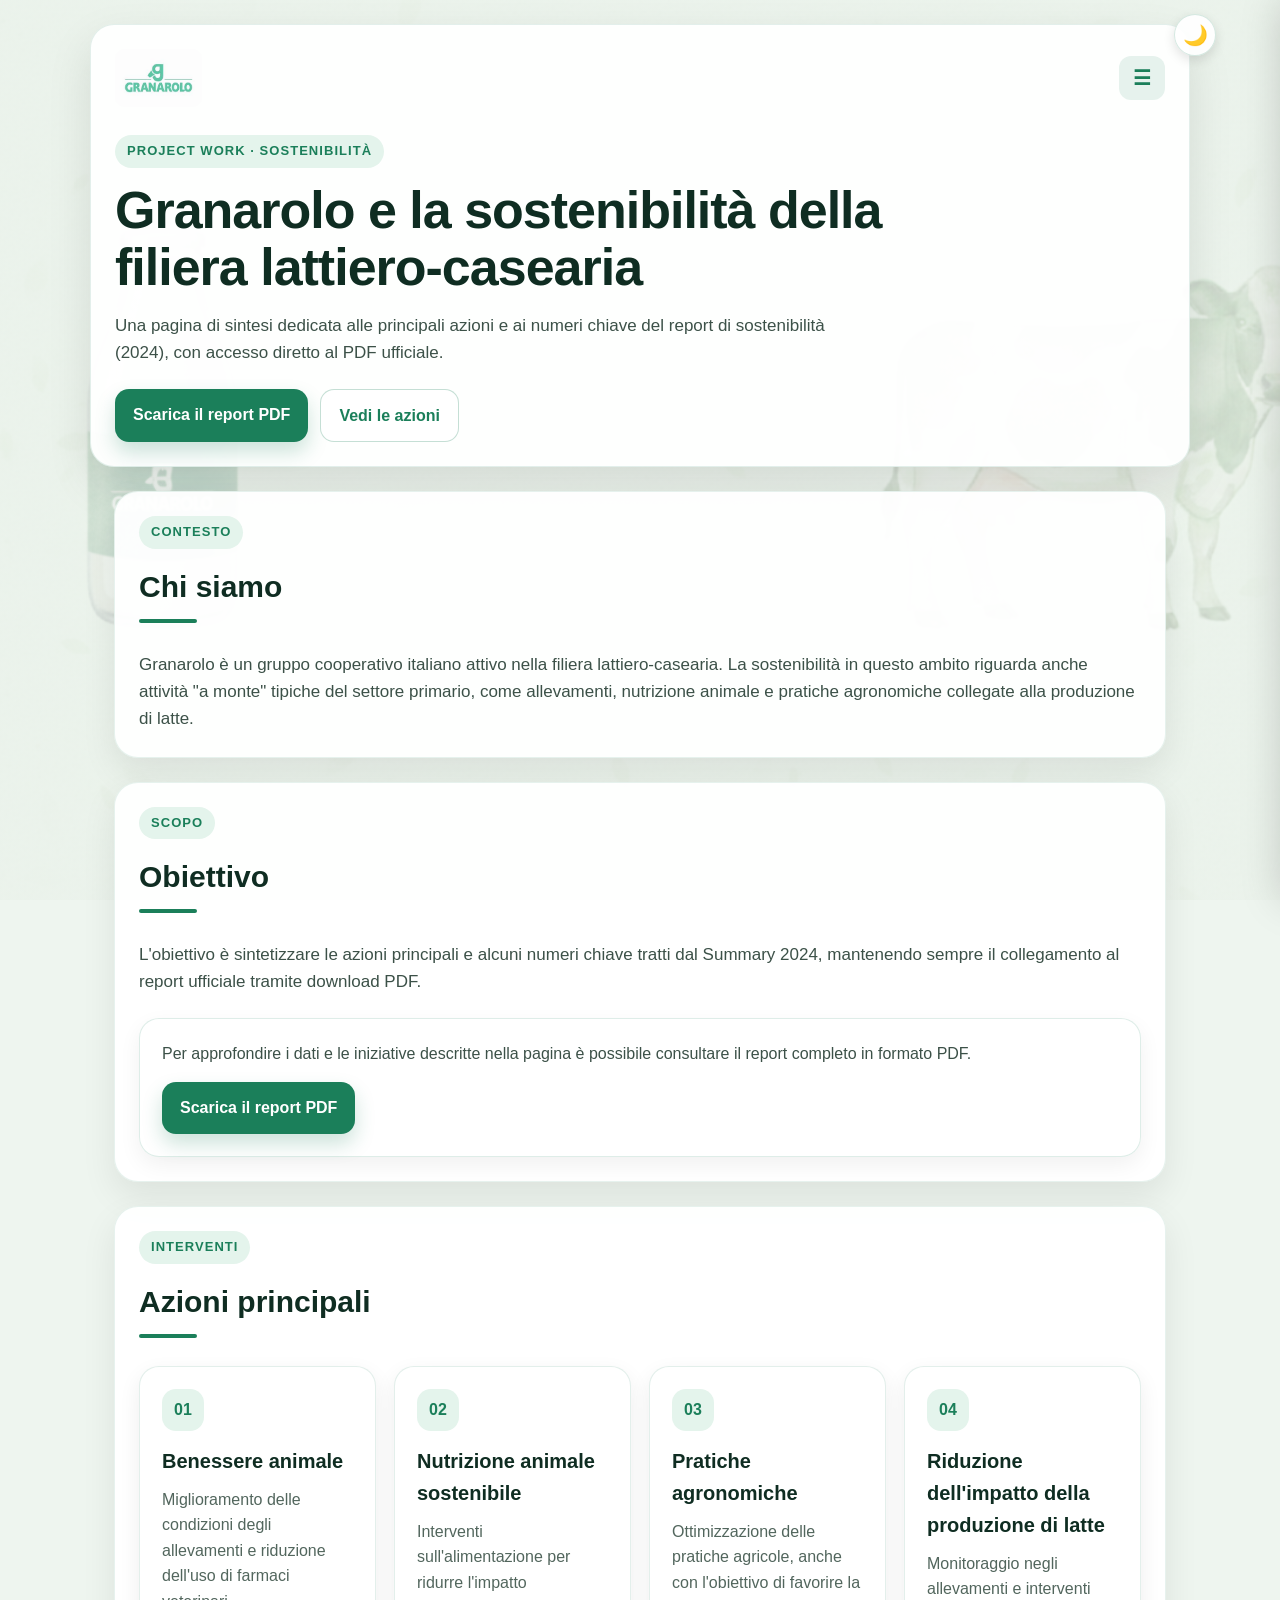
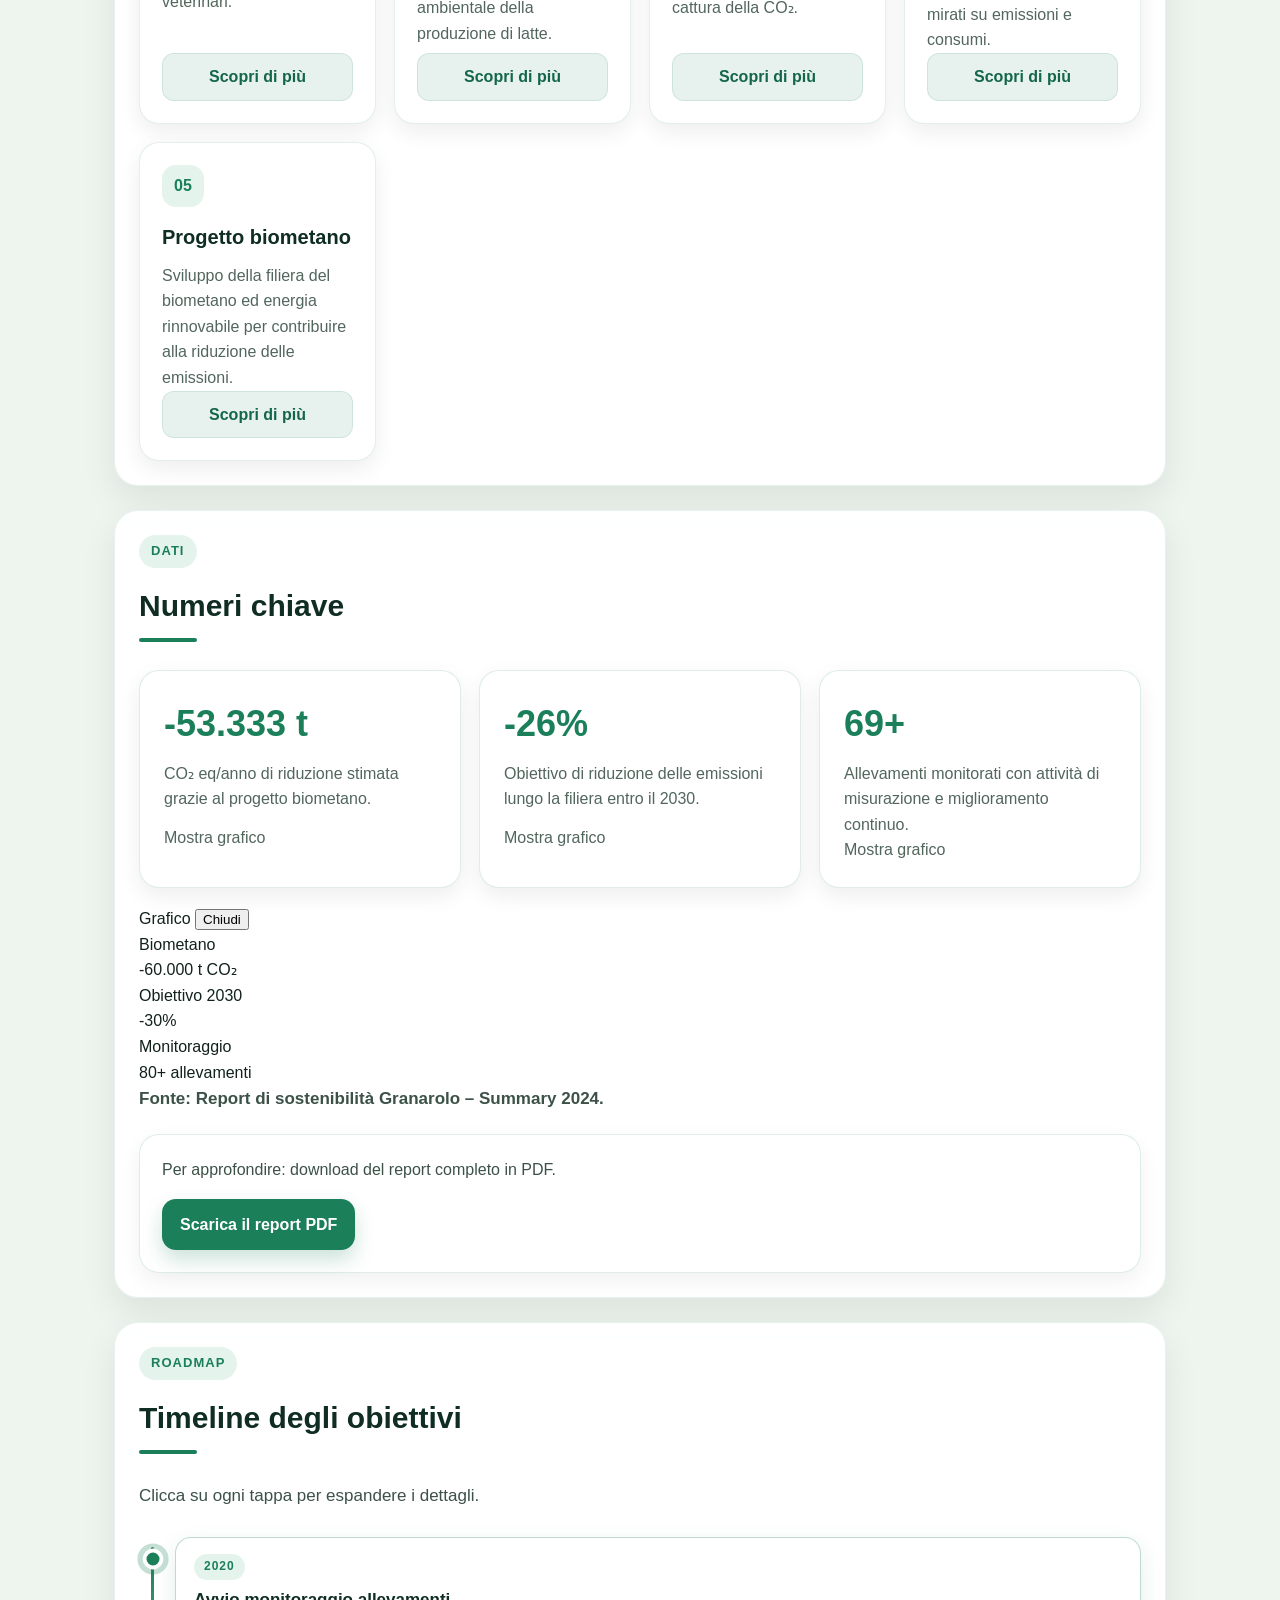
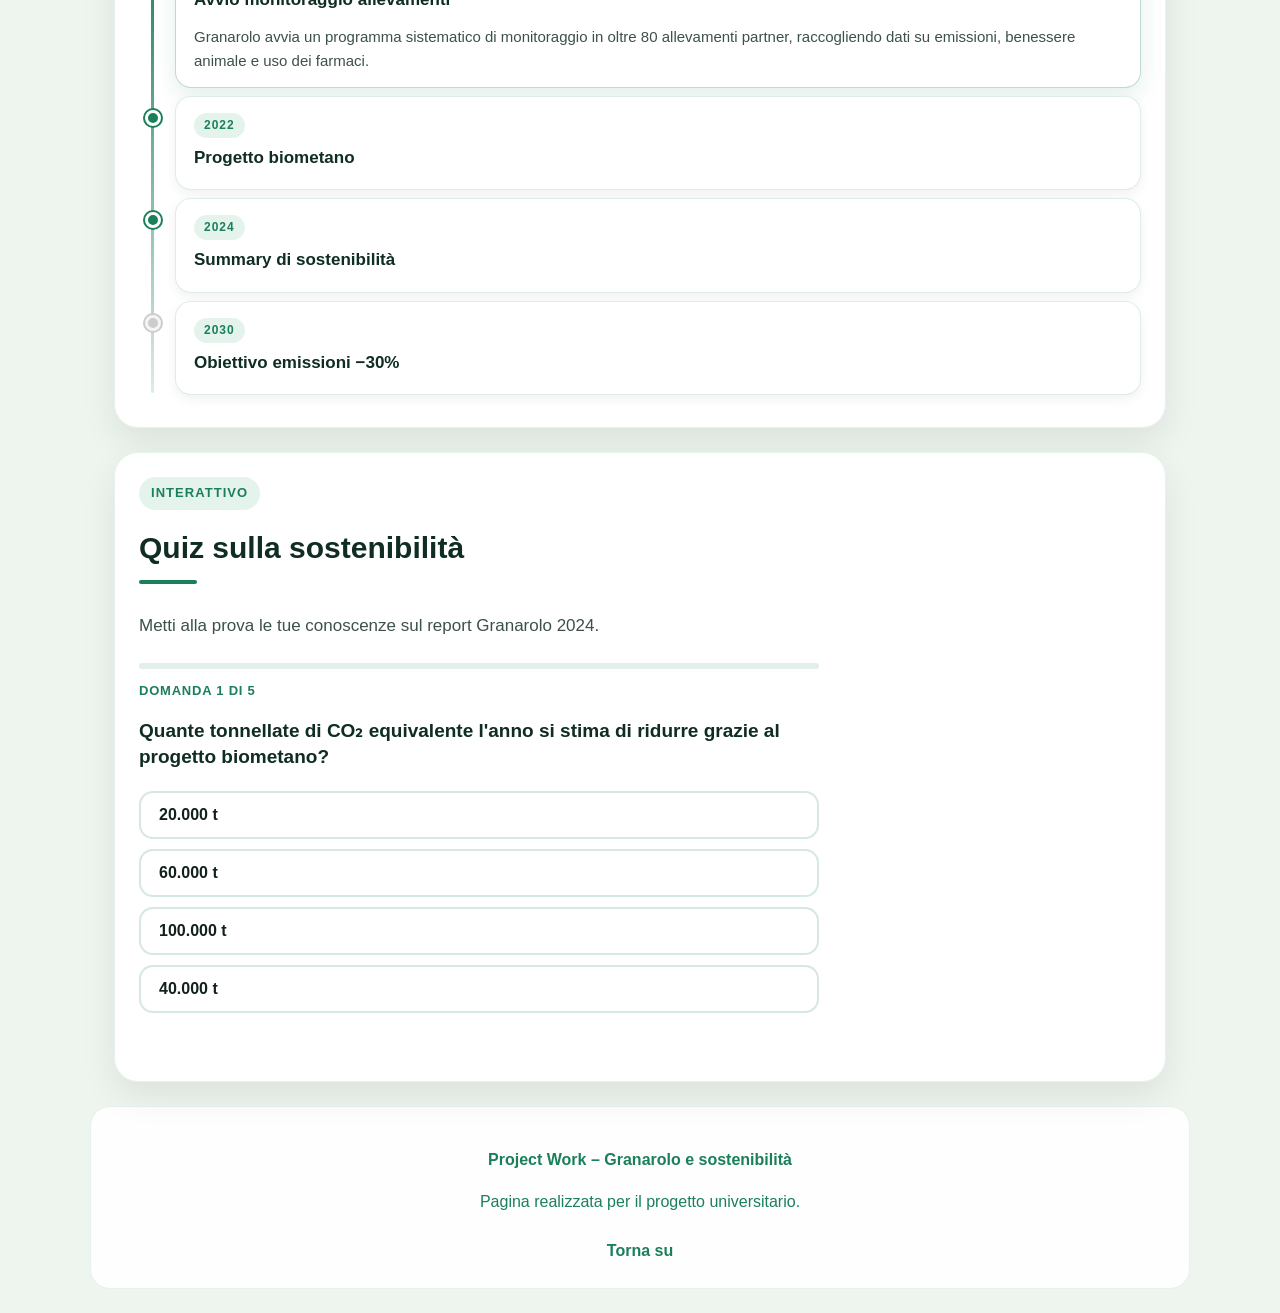
==== commit 65e6d2aa: "Update index.html" ====
--- a/index.html
+++ b/index.html
@@ -147,6 +147,7 @@
       </div>
     </section>
 
+    <!-- ===================== NUMERI + GRAFICI ON-CLICK ===================== -->
     <section id="numeri" class="section-card animate-on-scroll">
       <div class="section-intro">
         <span class="section-label">Dati</span>
@@ -157,17 +158,46 @@
         <article>
           <h3><span class="counter" data-target="60000" data-prefix="-" data-suffix=" t">-60.000 t</span></h3>
           <p>CO₂ eq/anno di riduzione stimata grazie al progetto biometano.</p>
+          <p class="show-chart" data-chart="co2">Mostra grafico</p>
         </article>
 
         <article>
           <h3><span class="counter" data-target="30" data-prefix="-" data-suffix="%">-30%</span></h3>
           <p>Obiettivo di riduzione delle emissioni lungo la filiera entro il 2030.</p>
+          <p class="show-chart" data-chart="target">Mostra grafico</p>
         </article>
 
         <article>
           <h3><span class="counter" data-target="80" data-prefix="" data-suffix="+">80+</span></h3>
           <p>Allevamenti monitorati con attività di misurazione e miglioramento continuo.</p>
-        </article>
+          <p class="show-chart" data-chart="farms">Mostra grafico</p>
+        </article>
+      </div>
+
+      <!-- BOX GRAFICI (si apre solo al click) -->
+      <div class="mini-charts" id="miniCharts" aria-hidden="true">
+        <div class="mini-charts-head">
+          <span id="chartTitle">Grafico</span>
+          <button type="button" class="mini-charts-close" id="closeCharts">Chiudi</button>
+        </div>
+
+        <div class="bar-row" data-pct="100">
+          <span class="bar-label">Biometano</span>
+          <div class="bar-track"><div class="bar-fill"></div></div>
+          <span class="bar-value">-60.000 t CO₂</span>
+        </div>
+
+        <div class="bar-row" data-pct="70">
+          <span class="bar-label">Obiettivo 2030</span>
+          <div class="bar-track"><div class="bar-fill"></div></div>
+          <span class="bar-value">-30%</span>
+        </div>
+
+        <div class="bar-row" data-pct="55">
+          <span class="bar-label">Monitoraggio</span>
+          <div class="bar-track"><div class="bar-fill"></div></div>
+          <span class="bar-value">80+ allevamenti</span>
+        </div>
       </div>
 
       <p class="fonte">Fonte: Report di sostenibilità Granarolo – Summary 2024.</p>
--- a/styles.css
+++ b/styles.css
@@ -1202,3 +1202,13 @@
   .azione-page-img img { height: 220px; border-radius: 16px; }
   .correlate-grid { grid-template-columns: repeat(2, 1fr); }
 }
+/* ===== ScrollSpy: link attivo nella sidebar ===== */
+#sideNav a.spy-active{
+  background: #1b7f5a;
+  color: #ffffff;
+}
+
+/* (facoltativo ma consigliato: rende più fluido il cambio) */
+#sideNav a{
+  transition: background 0.2s ease, color 0.2s ease;
+}
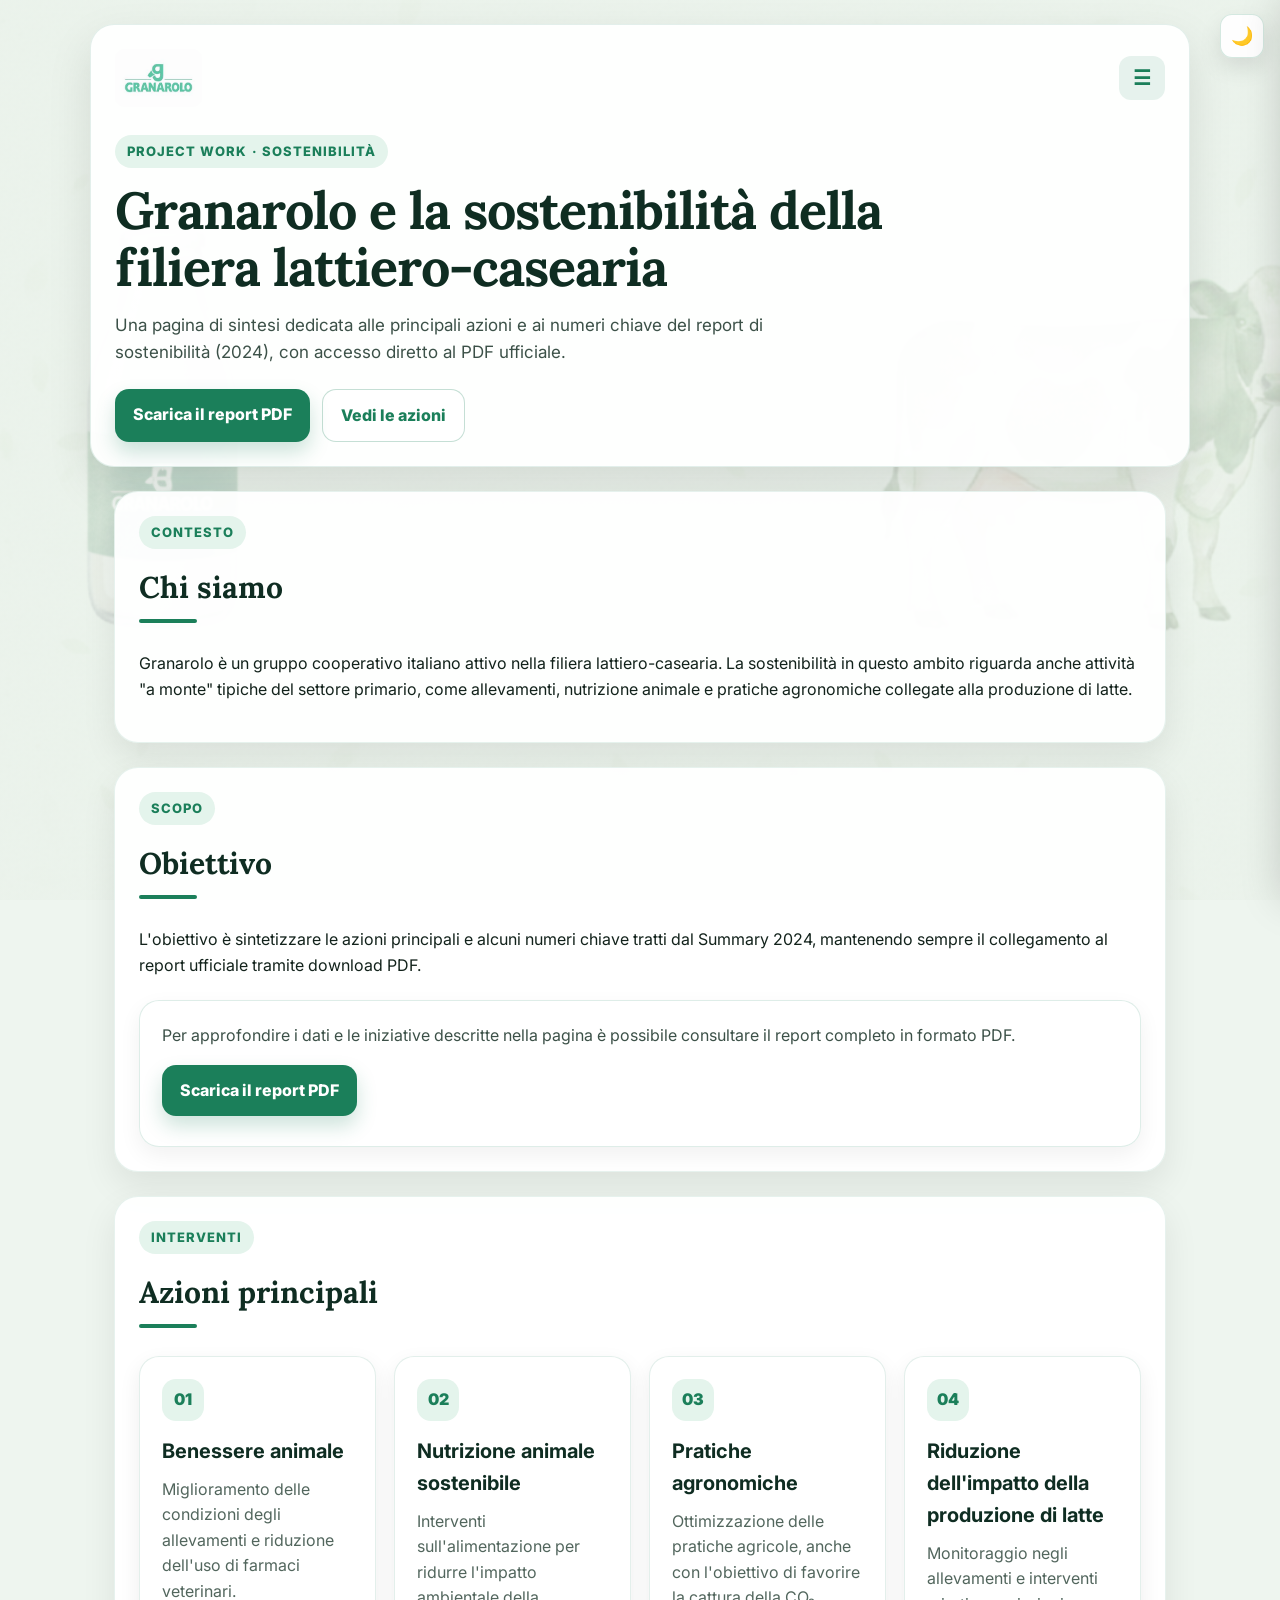
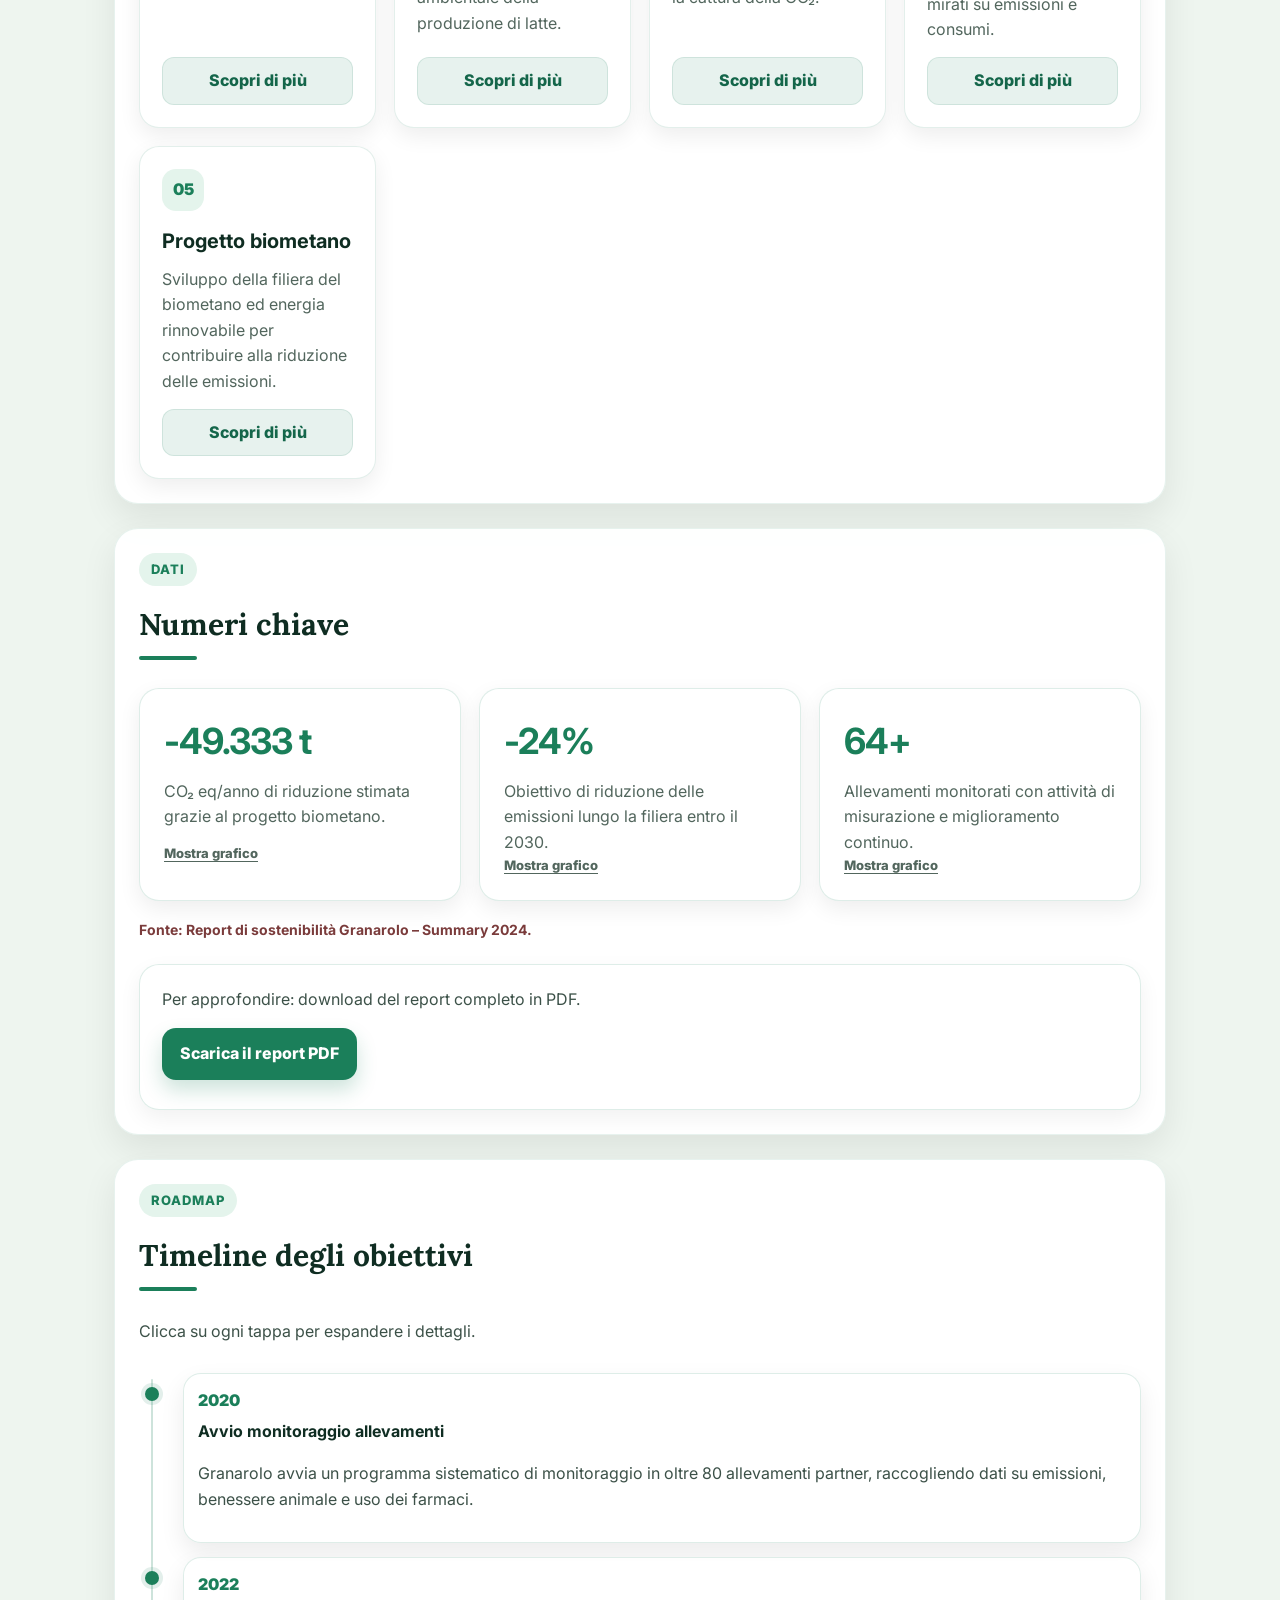
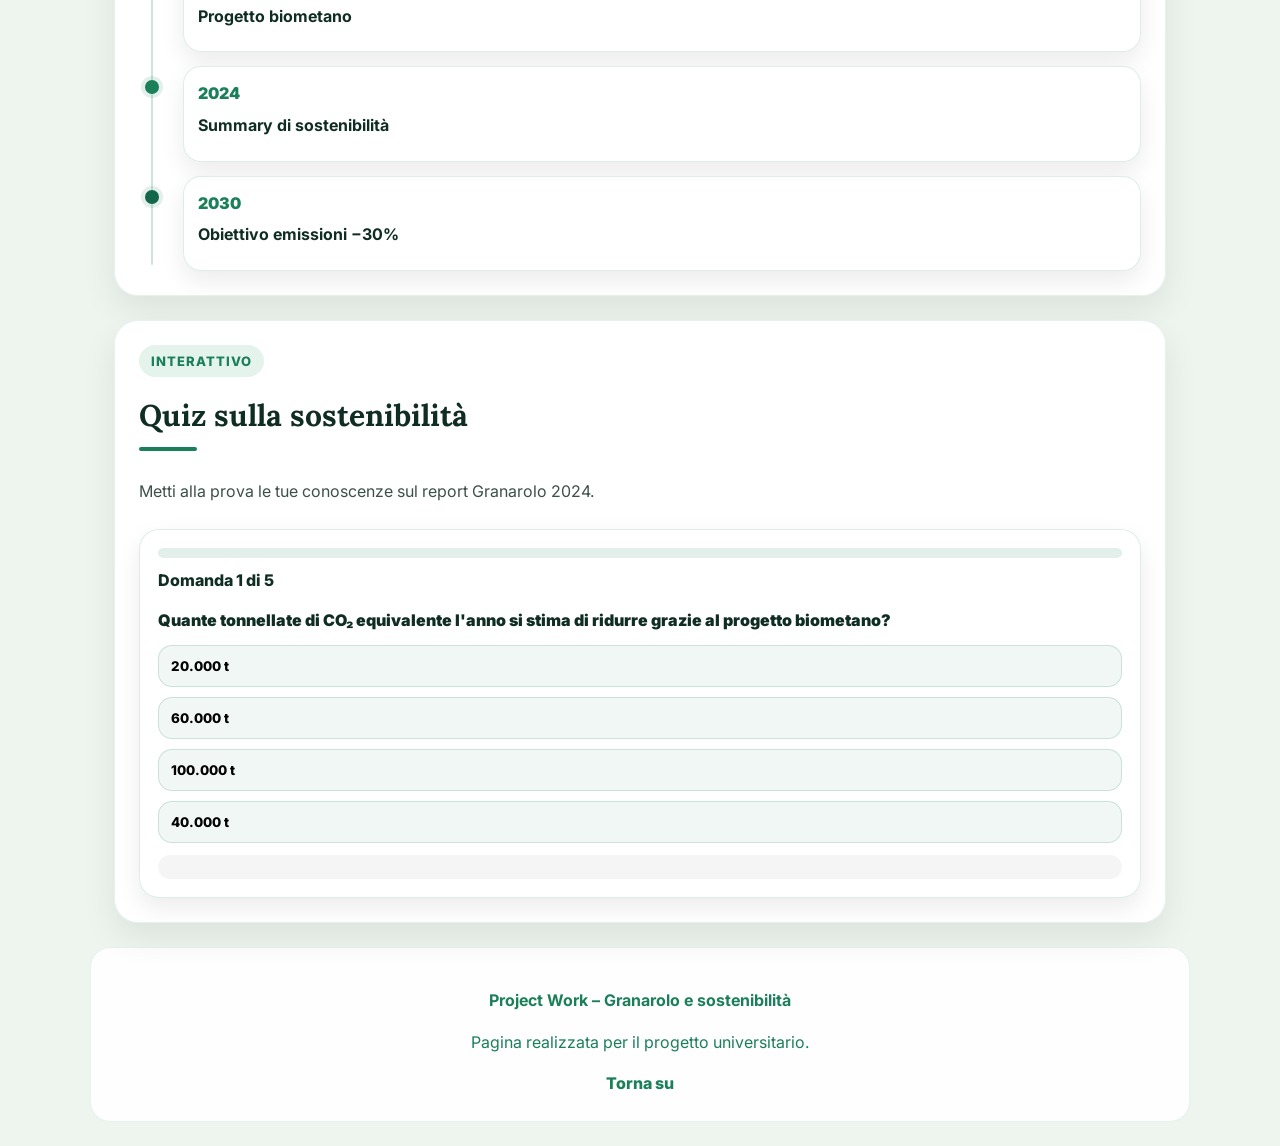
==== commit 3c18002f: "Update index.html" ====
--- a/index.html
+++ b/index.html
@@ -6,29 +6,34 @@
   <title>Granarolo e la sostenibilità della filiera lattiero-casearia</title>
   <link rel="stylesheet" href="styles.css">
 </head>
-
+ 
 <body>
-<!-- Splash iniziale -->
+ 
+<!-- ═══════════════════════════════════════════
+     SPLASH LIQUID REVEAL
+     ═══════════════════════════════════════════ -->
 <div class="splash" id="splash">
-  <div class="splash-box">
+  <div class="splash-content">
     <div class="splash-logo">g</div>
     <p class="splash-title">Granarolo · Sostenibilità</p>
-    <p class="splash-sub">Caricamento…</p>
-    <div class="splash-particles" id="splashParticles"></div>
+  </div>
+  <div class="splash-wave-wrap" id="splashWaveWrap">
+    <svg class="splash-wave-svg"
+         viewBox="0 0 1440 120" preserveAspectRatio="none"
+         xmlns="http://www.w3.org/2000/svg">
+      <path d="M0,60 C240,120 480,0 720,60 C960,120 1200,0 1440,60 L1440,120 L0,120 Z"
+            fill="#eef5ef"/>
+    </svg>
   </div>
 </div>
-
+ 
   <div class="progress-bar" id="progressBar"></div>
-
-  <!-- Dark mode toggle fisso -->
   <button class="dark-toggle" id="darkToggle" aria-label="Attiva modalità scura" title="Modalità scura">🌙</button>
-
+ 
   <header id="top">
     <div class="header-top">
       <img src="img/granarolo_logo.jpg" alt="Logo Granarolo" class="logo">
-
       <button class="menu-toggle" id="menuToggle" aria-label="Apri menu" aria-expanded="false">☰</button>
-
       <nav class="side-nav" id="sideNav" aria-label="Navigazione">
         <button class="menu-close" id="menuClose" aria-label="Chiudi menu">✕</button>
         <ul>
@@ -41,20 +46,16 @@
           <li><a href="report/report-sostenibilita-granarolo.pdf" download>Scarica PDF</a></li>
         </ul>
       </nav>
-
       <div class="overlay" id="menuOverlay"></div>
     </div>
-
+ 
     <div class="hero animate-on-scroll">
       <span class="tag">Project Work · Sostenibilità</span>
-
       <h1>Granarolo e la sostenibilità della filiera lattiero-casearia</h1>
-
       <p>
         Una pagina di sintesi dedicata alle principali azioni e ai numeri chiave del report di sostenibilità (2024),
         con accesso diretto al PDF ufficiale.
       </p>
-
       <div class="hero-buttons">
         <a href="report/report-sostenibilita-granarolo.pdf" download class="btn btn-primary pdf-button">
           Scarica il report PDF
@@ -63,9 +64,9 @@
       </div>
     </div>
   </header>
-
+ 
   <main class="container">
-
+ 
     <section id="chi-siamo" class="section-card animate-on-scroll">
       <div class="section-intro">
         <span class="section-label">Contesto</span>
@@ -77,7 +78,7 @@
         collegate alla produzione di latte.
       </p>
     </section>
-
+ 
     <section id="obiettivo" class="section-card animate-on-scroll">
       <div class="section-intro">
         <span class="section-label">Scopo</span>
@@ -87,7 +88,6 @@
         L'obiettivo è sintetizzare le azioni principali e alcuni numeri chiave tratti dal Summary 2024,
         mantenendo sempre il collegamento al report ufficiale tramite download PDF.
       </p>
-
       <div class="report-box">
         <p>Per approfondire i dati e le iniziative descritte nella pagina è possibile consultare il report completo in formato PDF.</p>
         <a href="report/report-sostenibilita-granarolo.pdf" download class="btn btn-primary pdf-button">
@@ -95,15 +95,14 @@
         </a>
       </div>
     </section>
-
+ 
     <section id="azioni" class="section-card animate-on-scroll">
       <div class="section-intro">
         <span class="section-label">Interventi</span>
         <h2>Azioni principali</h2>
       </div>
-
+ 
       <div class="azioni-grid">
-
         <article class="azione-card" data-tooltip="Miglioramento delle condizioni di allevamento e riduzione dell'uso di farmaci veterinari per una filiera più sana.">
           <span class="card-number">01</span>
           <h3>Benessere animale</h3>
@@ -111,7 +110,7 @@
           <a class="scopri-link" href="azione.html?id=azione1">Scopri di più</a>
           <div class="card-tooltip" aria-hidden="true"></div>
         </article>
-
+ 
         <article class="azione-card" data-tooltip="L'alimentazione ottimizzata riduce i consumi e l'impatto ambientale senza compromettere la qualità produttiva.">
           <span class="card-number">02</span>
           <h3>Nutrizione animale sostenibile</h3>
@@ -119,7 +118,7 @@
           <a class="scopri-link" href="azione.html?id=azione2">Scopri di più</a>
           <div class="card-tooltip" aria-hidden="true"></div>
         </article>
-
+ 
         <article class="azione-card" data-tooltip="Pratiche agricole ottimizzate per il suolo, le risorse naturali e la cattura della CO₂.">
           <span class="card-number">03</span>
           <h3>Pratiche agronomiche</h3>
@@ -127,7 +126,7 @@
           <a class="scopri-link" href="azione.html?id=azione3">Scopri di più</a>
           <div class="card-tooltip" aria-hidden="true"></div>
         </article>
-
+ 
         <article class="azione-card" data-tooltip="Monitoraggio continuo e interventi mirati per rendere la sostenibilità misurabile e verificabile.">
           <span class="card-number">04</span>
           <h3>Riduzione dell'impatto della produzione di latte</h3>
@@ -135,7 +134,7 @@
           <a class="scopri-link" href="azione.html?id=azione4">Scopri di più</a>
           <div class="card-tooltip" aria-hidden="true"></div>
         </article>
-
+ 
         <article class="azione-card" data-tooltip="Economia circolare di filiera: i sottoprodotti diventano energia rinnovabile, riducendo le emissioni.">
           <span class="card-number">05</span>
           <h3>Progetto biometano</h3>
@@ -143,65 +142,56 @@
           <a class="scopri-link" href="azione.html?id=azione5">Scopri di più</a>
           <div class="card-tooltip" aria-hidden="true"></div>
         </article>
-
-      </div>
-    </section>
-
-    <!-- ===================== NUMERI + GRAFICI ON-CLICK ===================== -->
+      </div>
+    </section>
+ 
     <section id="numeri" class="section-card animate-on-scroll">
       <div class="section-intro">
         <span class="section-label">Dati</span>
         <h2>Numeri chiave</h2>
       </div>
-
+ 
       <div class="numeri-grid">
         <article>
           <h3><span class="counter" data-target="60000" data-prefix="-" data-suffix=" t">-60.000 t</span></h3>
           <p>CO₂ eq/anno di riduzione stimata grazie al progetto biometano.</p>
           <p class="show-chart" data-chart="co2">Mostra grafico</p>
         </article>
-
         <article>
           <h3><span class="counter" data-target="30" data-prefix="-" data-suffix="%">-30%</span></h3>
           <p>Obiettivo di riduzione delle emissioni lungo la filiera entro il 2030.</p>
           <p class="show-chart" data-chart="target">Mostra grafico</p>
         </article>
-
         <article>
           <h3><span class="counter" data-target="80" data-prefix="" data-suffix="+">80+</span></h3>
           <p>Allevamenti monitorati con attività di misurazione e miglioramento continuo.</p>
           <p class="show-chart" data-chart="farms">Mostra grafico</p>
         </article>
       </div>
-
-      <!-- BOX GRAFICI (si apre solo al click) -->
+ 
       <div class="mini-charts" id="miniCharts" aria-hidden="true">
         <div class="mini-charts-head">
           <span id="chartTitle">Grafico</span>
           <button type="button" class="mini-charts-close" id="closeCharts">Chiudi</button>
         </div>
-
         <div class="bar-row" data-pct="100">
           <span class="bar-label">Biometano</span>
           <div class="bar-track"><div class="bar-fill"></div></div>
           <span class="bar-value">-60.000 t CO₂</span>
         </div>
-
         <div class="bar-row" data-pct="70">
           <span class="bar-label">Obiettivo 2030</span>
           <div class="bar-track"><div class="bar-fill"></div></div>
           <span class="bar-value">-30%</span>
         </div>
-
         <div class="bar-row" data-pct="55">
           <span class="bar-label">Monitoraggio</span>
           <div class="bar-track"><div class="bar-fill"></div></div>
           <span class="bar-value">80+ allevamenti</span>
         </div>
       </div>
-
+ 
       <p class="fonte">Fonte: Report di sostenibilità Granarolo – Summary 2024.</p>
-
       <div class="report-box">
         <p>Per approfondire: download del report completo in PDF.</p>
         <a href="report/report-sostenibilita-granarolo.pdf" download class="btn btn-primary pdf-button">
@@ -209,17 +199,14 @@
         </a>
       </div>
     </section>
-
-    <!-- ===================== TIMELINE INTERATTIVA ===================== -->
+ 
     <section id="timeline" class="section-card animate-on-scroll">
       <div class="section-intro">
         <span class="section-label">Roadmap</span>
         <h2>Timeline degli obiettivi</h2>
       </div>
       <p style="color:#3c5148; margin-bottom:28px;">Clicca su ogni tappa per espandere i dettagli.</p>
-
       <div class="timeline">
-
         <div class="timeline-item" data-anno="2020">
           <div class="timeline-dot"></div>
           <div class="timeline-content">
@@ -230,7 +217,6 @@
             </div>
           </div>
         </div>
-
         <div class="timeline-item" data-anno="2022">
           <div class="timeline-dot"></div>
           <div class="timeline-content">
@@ -241,7 +227,6 @@
             </div>
           </div>
         </div>
-
         <div class="timeline-item" data-anno="2024">
           <div class="timeline-dot"></div>
           <div class="timeline-content">
@@ -252,7 +237,6 @@
             </div>
           </div>
         </div>
-
         <div class="timeline-item" data-anno="2030">
           <div class="timeline-dot timeline-dot--futuro"></div>
           <div class="timeline-content">
@@ -263,34 +247,24 @@
             </div>
           </div>
         </div>
-
-      </div>
-    </section>
-
-    <!-- ===================== QUIZ INTERATTIVO ===================== -->
+      </div>
+    </section>
+ 
     <section id="quiz" class="section-card animate-on-scroll">
       <div class="section-intro">
         <span class="section-label">Interattivo</span>
         <h2>Quiz sulla sostenibilità</h2>
       </div>
       <p style="color:#3c5148; margin-bottom: 24px;">Metti alla prova le tue conoscenze sul report Granarolo 2024.</p>
-
       <div class="quiz-container" id="quizContainer">
-
         <div class="quiz-progress-wrap">
           <div class="quiz-progress-bar" id="quizProgressBar"></div>
         </div>
         <p class="quiz-counter" id="quizCounter">Domanda 1 di 5</p>
-
         <div class="quiz-domanda" id="quizDomanda"></div>
-
         <div class="quiz-opzioni" id="quizOpzioni"></div>
-
         <div class="quiz-feedback" id="quizFeedback" aria-live="polite"></div>
-
         <button class="btn btn-primary" id="quizNext" style="display:none; margin-top:18px;">Prossima domanda →</button>
-
-        <!-- Risultato finale -->
         <div class="quiz-risultato" id="quizRisultato" style="display:none;">
           <div class="quiz-risultato-inner">
             <div class="quiz-score-circle" id="quizScoreCircle"></div>
@@ -299,20 +273,19 @@
             <button class="btn btn-primary" id="quizReset">Riprova il quiz ↺</button>
           </div>
         </div>
-
-      </div>
-    </section>
-
+      </div>
+    </section>
+ 
   </main>
-
+ 
   <footer>
     <p><strong>Project Work – Granarolo e sostenibilità</strong></p>
     <p>Pagina realizzata per il progetto universitario.</p>
     <a href="#top">Torna su</a>
   </footer>
-
+ 
   <a href="#top" class="back-to-top" id="backToTop" aria-label="Torna su">↑</a>
-
+ 
   <script src="script.js"></script>
 </body>
-</html>
+</html
--- a/styles.css
+++ b/styles.css
@@ -1,181 +1,48 @@
-/* =========================
-   IMPOSTAZIONI GENERALI
-   ========================= */
-
+@import url('https://fonts.googleapis.com/css2?family=Inter:wght@400;500;600;700;800;900&family=Lora:wght@500;600;700&display=swap');
+
+/* =========================
+   BASE
+   ========================= */
 * { box-sizing: border-box; }
 
 html { scroll-behavior: smooth; }
-
 html, body { overflow-x: hidden; }
 
-body {
+body{
   margin: 0;
-  font-family: Arial, Helvetica, sans-serif;
+  font-family: 'Inter', Arial, Helvetica, sans-serif;
+  -webkit-font-smoothing: antialiased;
+  text-rendering: optimizeLegibility;
   line-height: 1.6;
   color: #12221b;
   background-color: #eef5ef;
 
   background-image:
-    linear-gradient(rgba(238, 245, 239, 0.78), rgba(238, 245, 239, 0.78)),
+    linear-gradient(rgba(238,245,239,0.78), rgba(238,245,239,0.78)),
     url("img/sfondo-granarolo.png");
-
   background-size: cover;
   background-position: center;
   background-repeat: no-repeat;
   background-attachment: fixed;
-
-  transition: background-color 0.3s ease, color 0.3s ease;
-}
-
-/* =========================
-   DARK MODE
-   ========================= */
-
-body.dark {
-  color: #d4e8dc;
-  background-color: #0d1f17;
-  background-image:
-    linear-gradient(rgba(13, 31, 23, 0.90), rgba(13, 31, 23, 0.90)),
-    url("img/sfondo-granarolo.png");
-}
-
-body.dark header,
-body.dark .section-card,
-body.dark footer {
-  background: rgba(20, 40, 30, 0.97);
-  border-color: rgba(27, 127, 90, 0.22);
-  color: #d4e8dc;
-}
-
-body.dark h1,
-body.dark h2,
-body.dark h3,
-body.dark h4 { color: #a8d8bc; }
-
-body.dark p,
-body.dark .section-card > p { color: #9ab8a5; }
-
-body.dark .tag,
-body.dark .section-label {
-  background: rgba(27, 127, 90, 0.25);
-  color: #6cd4a0;
-}
-
-body.dark .azioni-grid article,
-body.dark .numeri-grid article {
-  background: rgba(27, 60, 42, 0.80);
-  border-color: rgba(27, 127, 90, 0.25);
-  color: #c8e0d0;
-}
-
-body.dark .azioni-grid article p,
-body.dark .numeri-grid article p { color: #9ab8a5; }
-
-body.dark .azioni-grid article h3 { color: #a8d8bc; }
-
-body.dark .scopri-link {
-  background: rgba(27, 127, 90, 0.22);
-  color: #6cd4a0;
-  border-color: rgba(27, 127, 90, 0.3);
-}
-
-body.dark .side-nav {
-  background: #0d1f17;
-  color: #d4e8dc;
-}
-
-body.dark .report-box {
-  background: rgba(27, 60, 42, 0.60);
-  border-color: rgba(27, 127, 90, 0.22);
-}
-
-body.dark .report-box p { color: #9ab8a5; }
-
-body.dark .fonte { color: #c08060; }
-
-body.dark .quiz-opzione {
-  background: rgba(27, 60, 42, 0.80);
-  border-color: rgba(27, 127, 90, 0.3);
-  color: #d4e8dc;
-}
-
-body.dark .quiz-opzione:hover {
-  background: rgba(27, 127, 90, 0.3);
-}
-
-body.dark .timeline-content {
-  background: rgba(27, 60, 42, 0.80);
-  border-color: rgba(27, 127, 90, 0.25);
-}
-
-body.dark .timeline-content h4 { color: #a8d8bc; }
-
-body.dark .timeline-detail p { color: #9ab8a5; }
-
-body.dark .correlata-card {
-  background: rgba(27, 60, 42, 0.80);
-  border-color: rgba(27, 127, 90, 0.25);
-  color: #d4e8dc;
-}
-
-body.dark .correlata-card strong { color: #a8d8bc; }
-
-body.dark .azione-page-box {
-  background: rgba(27, 90, 60, 0.22);
-  border-color: rgba(27, 127, 90, 0.3);
-}
-
-body.dark .azione-page-box p { color: #9ab8a5; }
-
-body.dark .azione-page-text p { color: #9ab8a5; }
-
-body.dark .reading-time { color: #6cd4a0; }
-
-body.dark .azione-nav-btn {
-  background: rgba(27, 127, 90, 0.20);
-  color: #6cd4a0;
-  border-color: rgba(27, 127, 90, 0.3);
-}
-
-body.dark .quiz-feedback.ok { background: rgba(27, 90, 55, 0.40); }
-body.dark .quiz-feedback.no { background: rgba(150, 40, 30, 0.35); }
-
-body.dark .menu-close {
-  background: rgba(255,255,255,0.10);
-  color: #d4e8dc;
-}
-
-/* Dark mode toggle */
-.dark-toggle {
-  position: fixed;
-  top: 14px;
-  right: 64px;
-  z-index: 99997;
-  background: rgba(255,255,255,0.92);
-  border: 1px solid rgba(27,127,90,0.18);
-  border-radius: 50%;
-  width: 42px;
-  height: 42px;
-  font-size: 20px;
-  cursor: pointer;
-  display: grid;
-  place-items: center;
-  box-shadow: 0 4px 12px rgba(0,0,0,0.12);
-  transition: transform 0.2s ease, background 0.2s ease;
-}
-
-.dark-toggle:hover { transform: scale(1.1); }
-
-body.dark .dark-toggle {
-  background: rgba(20, 40, 30, 0.95);
-  border-color: rgba(27,127,90,0.35);
-}
-
-/* =========================
-   BARRA PROGRESSO SCROLL
-   ========================= */
-
-.progress-bar {
+}
+
+/* =========================
+   LINK (fix viola + visited)
+   ========================= */
+a, a:visited{
+  color: #1b7f5a !important;
+  text-decoration: none;
+}
+a:hover{
+  color: #14664a !important;
+  text-decoration: underline;
+  text-underline-offset: 3px;
+}
+
+/* =========================
+   PROGRESS BAR
+   ========================= */
+.progress-bar{
   position: fixed;
   top: 0;
   left: 0;
@@ -187,51 +54,252 @@
 }
 
 /* =========================
-   HEADER + CONTENITORI
-   ========================= */
-
-header,
-.section-card,
-footer {
+   SPLASH
+   ========================= */
+.splash{
+  position: fixed;
+  inset: 0;
+  background: rgba(238,245,239,0.96);
+  display: flex;
+  align-items: center;
+  justify-content: center;
+  z-index: 999999;
+  opacity: 1;
+  transition: opacity 0.35s ease;
+}
+.splash.hide{
+  opacity: 0;
+  pointer-events: none;
+}
+.splash-box{
+  background: #fff;
+  border: 1px solid rgba(27,127,90,0.14);
+  box-shadow: 0 18px 45px rgba(0,0,0,0.10);
+  border-radius: 18px;
+  padding: 22px 26px;
+  text-align: center;
+  min-width: 260px;
+  position: relative;
+  overflow: hidden;
+}
+.splash-logo{
+  width: 56px;
+  height: 56px;
+  border-radius: 16px;
+  margin: 0 auto 10px;
+  display: grid;
+  place-items: center;
+  font-weight: 900;
+  font-size: 24px;
+  color: #fff;
+  background: #1b7f5a;
+}
+.splash-title{
+  margin: 0;
+  font-weight: 900;
+  color: #0f2d22;
+}
+.splash-sub{
+  margin: 6px 0 0;
+  color: #3c5148;
+  font-weight: 600;
+  font-size: 14px;
+}
+.splash-particles{
+  position: absolute;
+  inset: 0;
+  pointer-events: none;
+}
+.splash-particle{
+  position: absolute;
+  background: rgba(27,127,90,0.35);
+  border-radius: 999px;
+  animation: splashFloat 0.9s ease-in-out infinite alternate;
+}
+@keyframes splashFloat{
+  from { transform: translateY(0) scale(1); opacity: .55; }
+  to   { transform: translateY(-10px) scale(1.15); opacity: .2; }
+}
+
+/* =========================
+   DARK TOGGLE + DARK MODE
+   ========================= */
+.dark-toggle{
+  position: fixed;
+  top: 14px;
+  right: 16px;
+  z-index: 99997;
+  background: rgba(255,255,255,0.92);
+  border: 1px solid rgba(27,127,90,0.18);
+  border-radius: 12px;
+  width: 44px;
+  height: 44px;
+  font-size: 18px;
+  cursor: pointer;
+  display: grid;
+  place-items: center;
+  box-shadow: 0 10px 22px rgba(0,0,0,0.10);
+}
+
+body.dark{
+  color: #d4e8dc;
+  background-color: #0d1f17;
+  background-image: none;
+}
+body.dark header,
+body.dark .section-card,
+body.dark footer{
+  background: rgba(20, 40, 30, 0.97);
+  border-color: rgba(27,127,90,0.22);
+}
+body.dark a, body.dark a:visited{
+  color: #8fe3b2 !important;
+}
+body.dark a:hover{
+  color: #b6f5cf !important;
+}
+body.dark .report-box,
+body.dark .mini-charts,
+body.dark .quiz-container{
+  background: rgba(27, 60, 42, 0.60);
+  border-color: rgba(27,127,90,0.22);
+}
+body.dark .side-nav{
+  background: #0f1e18;
+}
+body.dark .side-nav a{
+  background: rgba(27,127,90,0.14);
+  color: #d4e8dc !important;
+}
+body.dark .side-nav a.spy-active{
+  background: #1b7f5a;
+  color: #fff !important;
+}
+
+/* =========================
+   LAYOUT
+   ========================= */
+header, .section-card, footer{
   max-width: 1100px;
   margin: 24px auto;
   padding: 24px;
 }
-
-header {
-  margin-top: 24px;
-  background: rgba(255, 255, 255, 0.95);
-  border-radius: 24px;
-  box-shadow: 0 18px 45px rgba(0, 0, 0, 0.10);
-  border: 1px solid rgba(27, 127, 90, 0.12);
-}
-
-.container {
+.container{
   max-width: 1100px;
   margin: 0 auto;
   padding: 0 24px;
 }
 
-.header-top {
+/* =========================
+   HEADER + HERO
+   ========================= */
+header{
+  margin-top: 24px;
+  background: rgba(255,255,255,0.95);
+  border-radius: 24px;
+  box-shadow: 0 18px 45px rgba(0,0,0,0.10);
+  border: 1px solid rgba(27,127,90,0.12);
+}
+.header-top{
   display: flex;
   align-items: center;
   justify-content: space-between;
   gap: 14px;
   margin-bottom: 28px;
 }
-
-.logo {
+.logo{
   height: 58px;
   width: auto;
   display: block;
   border-radius: 10px;
 }
-
-/* =========================
-   SIDEBAR (HAMBURGER)
-   ========================= */
-
-.menu-toggle {
+.hero{ max-width: 820px; }
+
+.tag, .section-label{
+  display: inline-block;
+  font-size: 13px;
+  font-weight: 800;
+  letter-spacing: 0.08em;
+  text-transform: uppercase;
+  color: #1b7f5a;
+  background: #e4f4ec;
+  padding: 6px 12px;
+  border-radius: 999px;
+  margin-bottom: 14px;
+}
+
+header h1{
+  font-family: 'Lora', Georgia, serif;
+  font-weight: 700;
+  margin: 0 0 16px;
+  font-size: clamp(26px, 5vw, 52px);
+  line-height: 1.1;
+  color: #0f2d22;
+  letter-spacing: -1px;
+}
+header p{
+  margin: 0 0 22px;
+  max-width: 720px;
+  color: #3c5148;
+  font-size: 17px;
+}
+.hero-buttons{
+  display: flex;
+  flex-wrap: wrap;
+  gap: 12px;
+}
+
+/* =========================
+   BUTTONS
+   ========================= */
+.btn{
+  display: inline-block;
+  padding: 13px 18px;
+  border-radius: 14px;
+  font-weight: 800;
+  text-decoration: none !important;
+  transition: transform 0.2s ease, box-shadow 0.2s ease, background 0.2s ease;
+}
+.btn:hover{ transform: translateY(-2px); }
+
+.btn-primary{
+  background: #1b7f5a;
+  color: #fff !important;
+  box-shadow: 0 10px 20px rgba(27,127,90,0.22);
+}
+.btn-primary:hover{
+  background: #14664a;
+  box-shadow: 0 14px 25px rgba(27,127,90,0.28);
+}
+.btn-secondary{
+  background: #fff;
+  color: #1b7f5a !important;
+  border: 1px solid rgba(27,127,90,0.25);
+}
+.btn-secondary:hover{ background: #f1faf5; }
+
+/* PDF shimmer */
+.btn-primary.pdf-button{
+  position: relative;
+  overflow: hidden;
+}
+.btn-primary.pdf-button::after{
+  content:"";
+  position:absolute;
+  top:-30%;
+  left:-60%;
+  width:40%;
+  height:160%;
+  background: rgba(255,255,255,0.25);
+  transform: rotate(20deg);
+  transition: left 0.45s ease;
+}
+.btn-primary.pdf-button:hover::after{ left:120%; }
+
+/* =========================
+   SIDEBAR
+   ========================= */
+.menu-toggle{
   border: 0;
   background: rgba(27,127,90,0.10);
   color: #1b7f5a;
@@ -242,7 +310,7 @@
   cursor: pointer;
 }
 
-.side-nav {
+.side-nav{
   position: fixed;
   top: 0;
   right: -340px;
@@ -255,10 +323,9 @@
   padding: 18px;
   transition: right 0.25s ease;
 }
-
-.side-nav.open { right: 0; }
-
-.menu-close {
+.side-nav.open{ right: 0; }
+
+.menu-close{
   border: 0;
   background: rgba(0,0,0,0.06);
   padding: 10px 12px;
@@ -268,7 +335,7 @@
   margin-bottom: 14px;
 }
 
-.side-nav ul {
+.side-nav ul{
   list-style: none;
   padding: 0;
   margin: 0;
@@ -276,22 +343,28 @@
   gap: 10px;
 }
 
-.side-nav a {
+.side-nav a, .side-nav a:visited{
   display: block;
   padding: 12px 12px;
   border-radius: 14px;
-  text-decoration: none;
+  text-decoration: none !important;
   font-weight: 800;
-  color: #1b7f5a;
+  color: #1b7f5a !important;
   background: rgba(27,127,90,0.08);
-}
-
-.side-nav a:hover {
+  transition: background 0.2s ease, color 0.2s ease;
+}
+.side-nav a:hover{
   background: rgba(27,127,90,0.14);
-  color: #14664a;
-}
-
-.overlay {
+  color: #14664a !important;
+}
+
+/* scrollspy active */
+#sideNav a.spy-active{
+  background: #1b7f5a;
+  color: #ffffff !important;
+}
+
+.overlay{
   position: fixed;
   inset: 0;
   background: rgba(0,0,0,0.35);
@@ -300,108 +373,31 @@
   pointer-events: none;
   transition: opacity 0.25s ease;
 }
-
-.overlay.show {
+.overlay.show{
   opacity: 1;
   pointer-events: auto;
 }
 
 /* =========================
-   HERO
-   ========================= */
-
-.hero { max-width: 820px; }
-
-.tag,
-.section-label {
-  display: inline-block;
-  font-size: 13px;
-  font-weight: 800;
-  letter-spacing: 0.08em;
-  text-transform: uppercase;
-  color: #1b7f5a;
-  background: #e4f4ec;
-  padding: 6px 12px;
-  border-radius: 999px;
-  margin-bottom: 14px;
-}
-
-header h1 {
-  margin: 0 0 16px;
-  font-size: clamp(26px, 5vw, 52px);
-  line-height: 1.1;
-  color: #0f2d22;
-  letter-spacing: -1px;
-}
-
-header p {
-  margin: 0 0 22px;
-  max-width: 720px;
-  color: #3c5148;
-  font-size: 17px;
-}
-
-.hero-buttons {
-  display: flex;
-  flex-wrap: wrap;
-  gap: 12px;
-}
-
-/* =========================
-   BOTTONI
-   ========================= */
-
-.btn {
-  display: inline-block;
-  padding: 13px 18px;
-  border-radius: 14px;
-  font-weight: 800;
-  text-decoration: none;
-  transition: transform 0.2s ease, box-shadow 0.2s ease, background 0.2s ease;
-}
-
-.btn:hover { transform: translateY(-2px); }
-
-.btn-primary {
-  background: #1b7f5a;
-  color: #fff;
-  box-shadow: 0 10px 20px rgba(27, 127, 90, 0.22);
-}
-
-.btn-primary:hover {
-  background: #14664a;
-  box-shadow: 0 14px 25px rgba(27, 127, 90, 0.28);
-}
-
-.btn-secondary {
-  background: #fff;
-  color: #1b7f5a;
-  border: 1px solid rgba(27, 127, 90, 0.25);
-}
-
-.btn-secondary:hover { background: #f1faf5; }
-
-/* =========================
-   SEZIONI
-   ========================= */
-
-.section-card {
+   SECTIONS
+   ========================= */
+.section-card{
   background: rgba(255,255,255,0.95);
   border-radius: 24px;
-  box-shadow: 0 14px 35px rgba(0, 0, 0, 0.08);
-  border: 1px solid rgba(27, 127, 90, 0.10);
-}
-
-.section-intro { margin-bottom: 18px; }
-
-h2 {
+  box-shadow: 0 14px 35px rgba(0,0,0,0.08);
+  border: 1px solid rgba(27,127,90,0.10);
+}
+.section-intro{ margin-bottom: 18px; }
+
+h2{
+  font-family: 'Lora', Georgia, serif;
+  font-weight: 700;
   margin: 0;
   padding-bottom: 10px;
   font-size: 30px;
   color: #0f2d22;
 }
-
-h2::after {
+h2::after{
   content: "";
   display: block;
   width: 58px;
@@ -411,111 +407,60 @@
   border-radius: 999px;
 }
 
-.section-card > p {
-  margin: 0;
-  color: #3c5148;
-  font-size: 17px;
-}
-
-.report-box {
+.report-box{
   margin-top: 22px;
   padding: 22px;
   border-radius: 20px;
-  background: rgba(255, 255, 255, 0.70);
-  border: 1px solid rgba(27, 127, 90, 0.14);
-  box-shadow: 0 8px 22px rgba(0, 0, 0, 0.06);
-}
-
-.report-box p {
+  background: rgba(255,255,255,0.70);
+  border: 1px solid rgba(27,127,90,0.14);
+  box-shadow: 0 8px 22px rgba(0,0,0,0.06);
+}
+.report-box p{
   margin: 0 0 16px;
   color: #3c5148;
   font-size: 16px;
 }
 
 /* =========================
-   GRIGLIE
-   ========================= */
-
-.azioni-grid {
+   GRIDS
+   ========================= */
+.azioni-grid{
   display: grid;
   grid-template-columns: repeat(auto-fit, minmax(230px, 1fr));
   gap: 18px;
-  align-items: stretch;
-}
-
-.numeri-grid {
+}
+.numeri-grid{
   display: grid;
   grid-template-columns: repeat(auto-fit, minmax(210px, 1fr));
   gap: 18px;
   margin-bottom: 18px;
-  align-items: stretch;
-}
-
-/* =========================
-   CARD AZIONI + TOOLTIP
-   ========================= */
-
-.azioni-grid article {
+}
+
+/* equal heights */
+.azioni-grid, .numeri-grid{ align-items: stretch; }
+.azioni-grid article, .numeri-grid article{
+  height: 100%;
+  display: flex;
+  flex-direction: column;
+}
+.azioni-grid article p, .numeri-grid article p{ flex: 1 1 auto; }
+
+/* =========================
+   ACTION CARDS
+   ========================= */
+.azioni-grid article{
   background: #fff;
   padding: 22px;
   border-radius: 20px;
-  border: 1px solid rgba(27, 127, 90, 0.12);
-  box-shadow: 0 8px 22px rgba(0, 0, 0, 0.07);
+  border: 1px solid rgba(27,127,90,0.12);
+  box-shadow: 0 8px 22px rgba(0,0,0,0.07);
   transition: transform 0.2s ease, box-shadow 0.2s ease;
-  position: relative;
-  height: 100%;
-  display: flex;
-  flex-direction: column;
-}
-
-.azioni-grid article:hover {
+}
+.azioni-grid article:hover{
   transform: translateY(-5px);
-  box-shadow: 0 14px 30px rgba(0, 0, 0, 0.12);
-}
-
-.azioni-grid article p { flex: 1 1 auto; }
-
-.azioni-grid article .scopri-link { margin-top: auto; }
-
-/* Tooltip */
-.card-tooltip {
-  position: absolute;
-  bottom: calc(100% + 10px);
-  left: 50%;
-  transform: translateX(-50%) translateY(6px);
-  background: #0f2d22;
-  color: #e4f4ec;
-  font-size: 13px;
-  font-weight: 600;
-  padding: 10px 14px;
-  border-radius: 12px;
-  white-space: normal;
-  max-width: 260px;
-  text-align: center;
-  pointer-events: none;
-  opacity: 0;
-  transition: opacity 0.2s ease, transform 0.2s ease;
-  z-index: 100;
-  line-height: 1.4;
-  box-shadow: 0 8px 20px rgba(0,0,0,0.22);
-}
-
-.card-tooltip::after {
-  content: "";
-  position: absolute;
-  top: 100%;
-  left: 50%;
-  transform: translateX(-50%);
-  border: 7px solid transparent;
-  border-top-color: #0f2d22;
-}
-
-.card-tooltip.visible {
-  opacity: 1;
-  transform: translateX(-50%) translateY(0);
-}
-
-.card-number {
+  box-shadow: 0 14px 30px rgba(0,0,0,0.12);
+}
+.card-number{
   display: inline-flex;
   align-items: center;
   justify-content: center;
@@ -527,83 +472,18 @@
   color: #1b7f5a;
   font-weight: 900;
 }
-
-.azioni-grid h3 {
+.azioni-grid h3{
   margin: 0 0 10px;
   font-size: 20px;
   color: #0f2d22;
 }
-
-.azioni-grid p { margin: 0; color: #52665d; }
-
-/* =========================
-   NUMERI
-   ========================= */
-
-.numeri-grid article {
-  background: #fff;
-  padding: 24px;
-  border-radius: 20px;
-  border: 1px solid rgba(27, 127, 90, 0.14);
-  box-shadow: 0 8px 22px rgba(0, 0, 0, 0.07);
-  transition: transform 0.25s ease, box-shadow 0.25s ease;
-  position: relative;
-  overflow: hidden;
-  height: 100%;
-  min-height: 190px;
-  display: flex;
-  flex-direction: column;
-}
-
-.numeri-grid article p { flex: 1 1 auto; margin: 0; color: #52665d; }
-
-.numeri-grid h3 {
-  margin: 0 0 8px;
-  font-size: 36px;
-  color: #1b7f5a;
-}
-
-.numeri-grid article::before {
-  content: "";
-  position: absolute;
-  left: 0; top: 0;
-  width: 6px; height: 100%;
-  background: #1b7f5a;
-  opacity: 0;
-  transform: translateX(-6px);
-  transition: 0.25s ease;
-}
-
-.numeri-grid article::after {
-  content: "";
-  position: absolute;
-  inset: -40%;
-  background: radial-gradient(circle at 30% 30%, rgba(255,255,255,0.35), rgba(255,255,255,0) 55%);
-  opacity: 0;
-  transform: rotate(10deg);
-  transition: 0.25s ease;
-  pointer-events: none;
-}
-
-.numeri-grid article:hover {
-  background: linear-gradient(135deg, #1b7f5a 0%, #14664a 60%, #0f5a3f 100%);
-  border-color: rgba(27,127,90,0.55);
-  box-shadow: 0 18px 40px rgba(27,127,90,0.28);
-  transform: translateY(-8px);
-}
-
-.numeri-grid article:hover::before { opacity: 1; transform: translateX(0); }
-.numeri-grid article:hover::after { opacity: 1; }
-.numeri-grid article:hover h3 { color: #ffffff; }
-.numeri-grid article:hover p { color: rgba(255,255,255,0.92); }
-
-.fonte { margin: 14px 0 18px; font-size: 14px; color: #7a3b3b; font-weight: 700; }
-
-/* =========================
-   LINK "SCOPRI DI PIÙ"
-   ========================= */
-
-.scopri-link {
+.azioni-grid p{
+  margin: 0;
+  color: #52665d;
+}
+
+/* Scopri link */
+.scopri-link{
   display: inline-block;
   margin-top: 14px;
   width: 100%;
@@ -613,300 +493,235 @@
   font-weight: 800;
   cursor: pointer;
   background: rgba(27,127,90,0.10);
-  color: #14664a;
-  text-decoration: none;
+  color: #14664a !important;
+  text-decoration: none !important;
   border: 1px solid rgba(27,127,90,0.12);
-  transition: background 0.2s ease;
-}
-
-.scopri-link:hover {
+}
+.scopri-link:hover{ background: rgba(27,127,90,0.16); }
+
+/* tooltip */
+.card-tooltip{
+  margin-top: 12px;
+  font-size: 13px;
+  color: #2f3e37;
+  background: rgba(27,127,90,0.08);
+  border: 1px solid rgba(27,127,90,0.12);
+  padding: 10px 12px;
+  border-radius: 14px;
+  display: none;
+}
+.card-tooltip.visible{ display: block; }
+
+/* =========================
+   NUMERI + hover WOW
+   ========================= */
+.numeri-grid article{
+  background: #fff;
+  padding: 24px;
+  border-radius: 20px;
+  border: 1px solid rgba(27,127,90,0.14);
+  box-shadow: 0 8px 22px rgba(0,0,0,0.07);
+  transition: transform 0.25s ease, box-shadow 0.25s ease;
+  position: relative;
+  overflow: hidden;
+}
+.numeri-grid h3{
+  margin: 0 0 8px;
+  font-size: 36px;
+  color: #1b7f5a;
+  letter-spacing: -1px;
+}
+.numeri-grid p{ margin: 0; color: #52665d; }
+
+.fonte{
+  margin: 14px 0 18px;
+  font-size: 14px;
+  color: #7a3b3b;
+  font-weight: 700;
+}
+
+/* hover */
+.numeri-grid article::before{
+  content: "";
+  position: absolute;
+  left: 0; top: 0;
+  width: 6px; height: 100%;
+  background: #1b7f5a;
+  opacity: 0;
+  transform: translateX(-6px);
+  transition: 0.25s ease;
+}
+.numeri-grid article::after{
+  content: "";
+  position: absolute;
+  inset: -40%;
+  background: radial-gradient(circle at 30% 30%, rgba(255,255,255,0.35), rgba(255,255,255,0) 55%);
+  opacity: 0;
+  transform: rotate(10deg);
+  transition: 0.25s ease;
+  pointer-events: none;
+}
+.numeri-grid article:hover{
+  background: linear-gradient(135deg, #1b7f5a 0%, #14664a 60%, #0f5a3f 100%);
+  border-color: rgba(27,127,90,0.55);
+  box-shadow: 0 18px 40px rgba(27,127,90,0.28);
+  transform: translateY(-8px);
+}
+.numeri-grid article:hover::before{ opacity: 1; transform: translateX(0); }
+.numeri-grid article:hover::after{ opacity: 1; }
+.numeri-grid article:hover h3{ color: #fff; }
+.numeri-grid article:hover p{ color: rgba(255,255,255,0.92); }
+
+/* "Mostra grafico" */
+.show-chart{
+  margin-top: 10px;
+  font-size: 13px;
+  font-weight: 800;
+  cursor: pointer;
+  display: inline-block;
+  text-decoration: underline;
+  text-underline-offset: 3px;
+  color: #1b7f5a;
+}
+.numeri-grid article:hover .show-chart{ color: #ffffff; }
+
+/* =========================
+   MINI CHARTS
+   ========================= */
+.mini-charts{
+  margin-top: 18px;
+  padding: 16px;
+  border-radius: 18px;
+  background: rgba(255,255,255,0.80);
+  border: 1px solid rgba(27,127,90,0.14);
+  box-shadow: 0 10px 24px rgba(0,0,0,0.08);
+  display: none;
+}
+.mini-charts.show{ display: grid; gap: 12px; }
+
+.mini-charts-head{
+  display: flex;
+  align-items: center;
+  justify-content: space-between;
+  gap: 12px;
+}
+#chartTitle{
+  font-weight: 900;
+  color: #0f2d22;
+}
+.mini-charts-close{
+  border: 0;
+  background: rgba(27,127,90,0.10);
+  color: #1b7f5a;
+  font-weight: 900;
+  padding: 8px 10px;
+  border-radius: 12px;
+  cursor: pointer;
+}
+.mini-charts-close:hover{ background: rgba(27,127,90,0.16); }
+
+.bar-row{
+  display: grid;
+  grid-template-columns: 140px 1fr 140px;
+  gap: 12px;
+  align-items: center;
+}
+.bar-label{ font-weight: 800; color: #0f2d22; }
+.bar-value{ text-align: right; font-weight: 800; color: #0f2d22; }
+
+.bar-track{
+  height: 14px;
+  background: rgba(27,127,90,0.12);
+  border-radius: 999px;
+  overflow: hidden;
+}
+.bar-fill{
+  height: 100%;
+  width: 0%;
+  background: #1b7f5a;
+  border-radius: 999px;
+  transition: width 900ms ease;
+}
+
+/* =========================
+   PAGINA AZIONE (fix immagini + link stile)
+   ========================= */
+.back-home{
+  display: inline-block;
+  padding: 10px 12px;
+  border-radius: 12px;
+  font-weight: 800;
+  background: rgba(27,127,90,0.10);
+  border: 1px solid rgba(27,127,90,0.12);
+  text-decoration: none !important;
+}
+.back-home:hover{
   background: rgba(27,127,90,0.16);
-  color: #14664a;
-}
-
-/* =========================
-   ANIMAZIONI INGRESSO
-   ========================= */
-
-.animate-on-scroll {
+  text-decoration: none !important;
+}
+
+/* layout pagina azione */
+.azione-page-grid{
+  display: grid;
+  grid-template-columns: 1.05fr 0.95fr;
+  gap: 18px;
+  align-items: start;
+}
+
+/* desktop: cover */
+.azione-page-img img{
+  width: 100%;
+  height: 360px;
+  object-fit: cover;
+  border-radius: 18px;
+  display: block;
+  border: 1px solid rgba(0,0,0,0.08);
+  box-shadow: 0 10px 24px rgba(0,0,0,0.08);
+}
+
+.azione-page-box{
+  margin: 16px 0;
+  padding: 14px;
+  border-radius: 16px;
+  background: rgba(27,127,90,0.06);
+  border: 1px solid rgba(27,127,90,0.14);
+}
+.azione-page-box p{
+  margin: 0;
+  color: #2f3e37;
+  font-weight: 600;
+}
+
+/* =========================
+   ANIMATE ON SCROLL
+   ========================= */
+.animate-on-scroll{
   opacity: 0;
   transform: translateY(18px);
   transition: 0.6s ease;
 }
-
-.animate-on-scroll.visible {
+.animate-on-scroll.visible{
   opacity: 1;
   transform: translateY(0);
 }
 
 /* =========================
-   TIMELINE INTERATTIVA
-   ========================= */
-
-.timeline {
-  display: flex;
-  flex-direction: column;
-  gap: 0;
-  position: relative;
-  padding-left: 36px;
-}
-
-.timeline::before {
-  content: "";
-  position: absolute;
-  left: 12px;
-  top: 10px;
-  bottom: 10px;
-  width: 3px;
-  background: linear-gradient(to bottom, #1b7f5a, rgba(27,127,90,0.15));
-  border-radius: 999px;
-}
-
-.timeline-item {
-  display: flex;
-  align-items: flex-start;
-  gap: 16px;
-  cursor: pointer;
-  margin-bottom: 8px;
-  position: relative;
-}
-
-.timeline-dot {
-  position: absolute;
-  left: -30px;
-  top: 14px;
-  width: 16px;
-  height: 16px;
-  border-radius: 50%;
-  background: #1b7f5a;
-  border: 3px solid #fff;
-  box-shadow: 0 0 0 2px #1b7f5a;
-  transition: transform 0.2s ease, box-shadow 0.2s ease;
-  flex-shrink: 0;
-}
-
-.timeline-dot--futuro {
-  background: #ccc;
-  box-shadow: 0 0 0 2px #ccc;
-  border-color: #f5f5f5;
-}
-
-.timeline-item.open .timeline-dot {
-  transform: scale(1.3);
-  box-shadow: 0 0 0 4px rgba(27,127,90,0.25);
-}
-
-.timeline-content {
-  background: #fff;
-  border: 1px solid rgba(27,127,90,0.14);
-  border-radius: 16px;
-  padding: 14px 18px;
-  flex: 1;
-  box-shadow: 0 4px 12px rgba(0,0,0,0.06);
-  transition: box-shadow 0.2s ease, transform 0.2s ease;
-}
-
-.timeline-item:hover .timeline-content {
-  box-shadow: 0 8px 22px rgba(0,0,0,0.10);
-  transform: translateX(4px);
-}
-
-.timeline-item.open .timeline-content {
-  border-color: rgba(27,127,90,0.28);
-  box-shadow: 0 8px 22px rgba(27,127,90,0.12);
-}
-
-.timeline-anno {
-  display: inline-block;
-  font-size: 12px;
-  font-weight: 900;
-  letter-spacing: 0.08em;
-  color: #1b7f5a;
-  background: #e4f4ec;
-  padding: 3px 10px;
-  border-radius: 999px;
-  margin-bottom: 6px;
-}
-
-.timeline-content h4 {
-  margin: 0 0 4px;
-  font-size: 17px;
-  color: #0f2d22;
-}
-
-.timeline-detail {
-  max-height: 0;
-  overflow: hidden;
-  transition: max-height 0.35s ease, opacity 0.3s ease;
-  opacity: 0;
-}
-
-.timeline-item.open .timeline-detail {
-  max-height: 200px;
-  opacity: 1;
-}
-
-.timeline-detail p {
-  margin: 8px 0 0;
-  color: #3c5148;
-  font-size: 15px;
-}
-
-/* =========================
-   QUIZ INTERATTIVO
-   ========================= */
-
-.quiz-container { max-width: 680px; }
-
-.quiz-progress-wrap {
-  height: 6px;
-  background: rgba(27,127,90,0.12);
-  border-radius: 999px;
-  margin-bottom: 12px;
-  overflow: hidden;
-}
-
-.quiz-progress-bar {
-  height: 100%;
-  background: linear-gradient(90deg, #1b7f5a, #26c97a);
-  border-radius: 999px;
-  width: 0%;
-  transition: width 0.4s ease;
-}
-
-.quiz-counter {
-  font-size: 13px;
-  font-weight: 800;
-  color: #1b7f5a;
-  margin: 0 0 16px;
-  text-transform: uppercase;
-  letter-spacing: 0.06em;
-}
-
-.quiz-domanda {
-  font-size: 19px;
-  font-weight: 700;
-  color: #0f2d22;
-  margin-bottom: 20px;
-  line-height: 1.4;
-}
-
-body.dark .quiz-domanda { color: #a8d8bc; }
-
-.quiz-opzioni {
-  display: grid;
-  gap: 10px;
-}
-
-.quiz-opzione {
-  background: #fff;
-  border: 2px solid rgba(27,127,90,0.18);
-  border-radius: 14px;
-  padding: 13px 18px;
-  font-size: 16px;
-  font-weight: 600;
-  color: #12221b;
-  cursor: pointer;
-  text-align: left;
-  transition: background 0.15s ease, border-color 0.15s ease, transform 0.15s ease;
-}
-
-.quiz-opzione:hover:not(:disabled) {
-  background: #f0faf5;
-  border-color: #1b7f5a;
-  transform: translateX(4px);
-}
-
-.quiz-opzione.corretta {
-  background: #d4f0e0 !important;
-  border-color: #1b7f5a !important;
-  color: #0f5a3f !important;
-}
-
-.quiz-opzione.sbagliata {
-  background: #fde8e6 !important;
-  border-color: #c0392b !important;
-  color: #922b21 !important;
-}
-
-.quiz-feedback {
-  margin-top: 16px;
-  padding: 14px 18px;
-  border-radius: 14px;
-  font-size: 15px;
-  font-weight: 600;
-  min-height: 0;
-  line-height: 1.5;
-  transition: all 0.2s ease;
-}
-
-.quiz-feedback.ok {
-  background: rgba(27,127,90,0.12);
-  color: #0f5a3f;
-  border: 1px solid rgba(27,127,90,0.25);
-}
-
-.quiz-feedback.no {
-  background: rgba(192,57,43,0.10);
-  color: #922b21;
-  border: 1px solid rgba(192,57,43,0.25);
-}
-
-/* Risultato finale */
-.quiz-risultato-inner {
-  text-align: center;
-  padding: 30px 0;
-}
-
-.quiz-score-circle {
-  width: 100px;
-  height: 100px;
-  border-radius: 50%;
-  display: grid;
-  place-items: center;
-  margin: 0 auto 20px;
-  font-size: 26px;
-  font-weight: 900;
-  color: #fff;
-  box-shadow: 0 12px 30px rgba(27,127,90,0.3);
-}
-
-.quiz-risultato-inner h3 {
-  margin: 0 0 10px;
-  font-size: 22px;
-  color: #0f2d22;
-}
-
-.quiz-risultato-inner p {
-  color: #3c5148;
-  margin-bottom: 24px;
-}
-
-body.dark .quiz-risultato-inner h3 { color: #a8d8bc; }
-body.dark .quiz-risultato-inner p { color: #9ab8a5; }
-
-/* =========================
-   FOOTER
-   ========================= */
-
-footer {
+   FOOTER + BACK TO TOP
+   ========================= */
+footer{
   text-align: center;
   color: #1b7f5a;
   background: rgba(255,255,255,0.90);
   border-radius: 20px;
-  border: 1px solid rgba(27, 127, 90, 0.10);
-}
-
-footer a {
-  display: inline-block;
-  margin-top: 8px;
-  text-decoration: none;
+  border: 1px solid rgba(27,127,90,0.10);
+}
+footer a, footer a:visited{
+  color: #1b7f5a !important;
   font-weight: 800;
-  color: #1b7f5a;
-}
-
-/* Back to top */
-.back-to-top {
+}
+
+/* back to top */
+.back-to-top{
   position: fixed;
   right: 16px;
   bottom: 16px;
@@ -916,8 +731,8 @@
   place-items: center;
   border-radius: 999px;
   background: #1b7f5a;
-  color: #fff;
-  text-decoration: none;
+  color: #fff !important;
+  text-decoration: none !important;
   font-weight: 900;
   opacity: 0;
   pointer-events: none;
@@ -925,290 +740,332 @@
   transition: 0.2s ease;
   z-index: 999;
 }
-
-.back-to-top.show {
+.back-to-top.show{
   opacity: 1;
   pointer-events: auto;
   transform: translateY(0);
 }
 
 /* =========================
-   PAGINA AZIONE (azione.html)
-   ========================= */
-
-.back-home {
-  text-decoration: none;
-  font-weight: 800;
-  color: #1b7f5a;
-  background: rgba(27,127,90,0.10);
-  padding: 10px 12px;
-  border-radius: 12px;
-  display: inline-block;
-  transition: background 0.2s ease;
-}
-
-.back-home:hover {
-  background: rgba(27,127,90,0.16);
-  color: #14664a;
-}
-
-/* Navigazione prev / next */
-.azione-nav {
-  display: flex;
-  align-items: center;
-  gap: 12px;
-  margin-top: 20px;
-  flex-wrap: wrap;
-}
-
-.azione-nav-btn {
-  display: inline-block;
-  text-decoration: none;
-  font-weight: 800;
-  font-size: 14px;
-  color: #1b7f5a;
-  background: rgba(27,127,90,0.10);
-  border: 1px solid rgba(27,127,90,0.18);
-  padding: 8px 14px;
-  border-radius: 10px;
-  transition: background 0.2s ease, transform 0.2s ease;
-}
-
-.azione-nav-btn:hover { background: rgba(27,127,90,0.18); transform: translateX(0) scale(1.02); }
-
-.azione-nav-dot {
-  display: flex;
-  gap: 6px;
-  align-items: center;
-}
-
-.nav-dot {
-  width: 8px;
-  height: 8px;
-  border-radius: 50%;
-  background: rgba(27,127,90,0.22);
-  display: inline-block;
-  transition: background 0.2s ease, transform 0.2s ease;
-}
-
-.nav-dot--active {
-  background: #1b7f5a;
-  transform: scale(1.4);
-}
-
-/* Tempo di lettura */
-.reading-time {
-  font-size: 13px;
-  font-weight: 700;
-  color: #1b7f5a;
-  margin: 12px 0 18px;
-  padding: 6px 12px;
-  background: rgba(27,127,90,0.08);
-  border-radius: 999px;
-  display: inline-block;
-}
-
-/* Layout griglia azione */
-.azione-page-grid {
-  display: grid;
-  grid-template-columns: 1.05fr 0.95fr;
-  gap: 18px;
-  align-items: start;
-}
-
-.azione-page-img img {
-  width: 100%;
-  height: 380px;
-  object-fit: cover;
-  border-radius: 18px;
-  display: block;
-  border: 1px solid rgba(0,0,0,0.08);
-  box-shadow: 0 10px 24px rgba(0,0,0,0.08);
-}
-
-.azione-page-text h2 { margin-top: 0; }
-.azione-page-text p { color: #3c5148; }
-
-.azione-page-box {
-  margin: 16px 0;
-  padding: 14px;
-  border-radius: 16px;
-  background: rgba(27,127,90,0.06);
-  border: 1px solid rgba(27,127,90,0.14);
-}
-
-.azione-page-box p {
-  margin: 0;
-  color: #2f3e37;
-  font-weight: 600;
-}
-
-/* Card azioni correlate */
-.correlate-grid {
-  display: grid;
-  grid-template-columns: repeat(auto-fill, minmax(180px, 1fr));
-  gap: 12px;
-  margin-top: 4px;
-}
-
-.correlata-card {
-  display: flex;
-  flex-direction: column;
-  gap: 6px;
-  background: #fff;
-  border: 1px solid rgba(27,127,90,0.14);
-  border-radius: 16px;
-  padding: 16px;
-  text-decoration: none;
-  transition: transform 0.2s ease, box-shadow 0.2s ease;
-  box-shadow: 0 4px 12px rgba(0,0,0,0.06);
-}
-
-.correlata-card:hover {
-  transform: translateY(-4px);
-  box-shadow: 0 10px 22px rgba(27,127,90,0.14);
-}
-
-.correlata-card .card-number {
-  margin-bottom: 4px;
-  width: 34px;
-  height: 34px;
-  font-size: 13px;
-}
-
-.correlata-emoji {
-  font-size: 22px;
-}
-
-.correlata-card strong {
-  font-size: 14px;
-  color: #0f2d22;
-  line-height: 1.3;
-}
-
-/* =========================
-   SPLASH CON PARTICELLE
-   ========================= */
-
-.splash {
-  position: fixed;
-  inset: 0;
-  background: rgba(238,245,239,0.96);
-  display: flex;
-  align-items: center;
-  justify-content: center;
-  z-index: 999999;
-  opacity: 1;
-  transition: opacity 0.35s ease;
-}
-
-.splash.hide {
-  opacity: 0;
-  pointer-events: none;
-}
-
-.splash-box {
-  background: #fff;
-  border: 1px solid rgba(27,127,90,0.14);
-  box-shadow: 0 18px 45px rgba(0,0,0,0.10);
-  border-radius: 18px;
-  padding: 22px 26px;
-  text-align: center;
-  min-width: 260px;
-  position: relative;
-  overflow: hidden;
-}
-
-.splash-logo {
-  width: 56px;
-  height: 56px;
-  border-radius: 16px;
-  margin: 0 auto 10px;
-  display: grid;
-  place-items: center;
-  font-weight: 900;
-  font-size: 24px;
-  color: #fff;
-  background: #1b7f5a;
-}
-
-.splash-title {
-  margin: 0;
-  font-weight: 900;
-  color: #0f2d22;
-}
-
-.splash-sub {
-  margin: 6px 0 0;
-  color: #3c5148;
-  font-weight: 600;
-  font-size: 14px;
-}
-
-.splash-particles {
-  position: absolute;
-  inset: 0;
-  pointer-events: none;
-}
-
-.splash-particle {
-  position: absolute;
-  border-radius: 50%;
-  background: rgba(27,127,90,0.25);
-  animation: particleFade 0.8s ease-out forwards;
-}
-
-@keyframes particleFade {
-  0%   { opacity: 0; transform: scale(0) translateY(0); }
-  40%  { opacity: 1; }
-  100% { opacity: 0; transform: scale(1) translateY(-20px); }
-}
-
-/* =========================
-   MOBILE
-   ========================= */
-
-@media (max-width: 700px) {
-  body { background-attachment: scroll; }
-
-  header, .section-card, footer {
+   RESPONSIVE (MOBILE)
+   ========================= */
+@media (max-width: 900px){
+  .hero-buttons{ flex-direction: column; }
+  .btn{ width: 100%; text-align: center; }
+}
+
+@media (max-width: 700px){
+  body{ background-attachment: scroll; }
+
+  header, .section-card, footer{
     margin-left: 12px;
     margin-right: 12px;
     padding: 20px;
   }
 
-  .header-top {
-    justify-content: space-between;
-    margin-bottom: 18px;
-  }
-
-  .hero-buttons { flex-direction: column; }
-  .btn { width: 100%; text-align: center; }
-
-  .azioni-grid, .numeri-grid { grid-template-columns: 1fr; gap: 14px; }
-
-  .dark-toggle { top: 10px; right: 58px; width: 36px; height: 36px; font-size: 17px; }
-
-  .azione-nav { gap: 8px; }
-  .azione-nav-btn { font-size: 13px; padding: 7px 11px; }
-}
-
-@media (max-width: 900px) {
-  .azione-page-grid { grid-template-columns: 1fr; }
-  .azione-page-img img { height: 260px; }
-}
-
-@media (max-width: 600px) {
-  .azione-page-img img { height: 220px; border-radius: 16px; }
-  .correlate-grid { grid-template-columns: repeat(2, 1fr); }
-}
-/* ===== ScrollSpy: link attivo nella sidebar ===== */
-#sideNav a.spy-active{
-  background: #1b7f5a;
-  color: #ffffff;
-}
-
-/* (facoltativo ma consigliato: rende più fluido il cambio) */
-#sideNav a{
-  transition: background 0.2s ease, color 0.2s ease;
-}
+  .azioni-grid, .numeri-grid{
+    grid-template-columns: 1fr;
+    gap: 14px;
+  }
+
+  .bar-row{
+    grid-template-columns: 1fr;
+    gap: 8px;
+  }
+  .bar-value{
+    text-align: left;
+    color: #3c5148;
+    font-weight: 700;
+  }
+
+  /* pagina azione: una colonna */
+  .azione-page-grid{
+    grid-template-columns: 1fr;
+  }
+
+  /* FOTO MOBILE: intera, adattata allo schermo */
+  .azione-page-img img{
+    height: auto;
+    max-height: 60vh;     /* più “autonomo” del 320px fisso */
+    object-fit: contain;  /* niente tagli */
+    background: rgba(255,255,255,0.60);
+    padding: 6px;
+  }
+}
+/* =========================
+   FIX TIMELINE (forza lo stile anche su mobile)
+   ========================= */
+
+#timeline .timeline{
+  position: relative !important;
+  display: grid !important;
+  gap: 14px !important;
+  width: 100% !important;
+  padding-left: 6px !important; /* respiro per la linea */
+}
+
+/* linea verticale */
+#timeline .timeline::before{
+  content: "";
+  position: absolute;
+  left: 12px;
+  top: 6px;
+  bottom: 6px;
+  width: 2px;
+  background: rgba(27,127,90,0.22);
+  border-radius: 999px;
+}
+
+#timeline .timeline-item{
+  display: grid !important;
+  grid-template-columns: 26px 1fr !important;
+  gap: 12px !important;
+  align-items: start !important;
+  width: 100% !important;
+  cursor: pointer !important;
+}
+
+#timeline .timeline-dot{
+  width: 14px !important;
+  height: 14px !important;
+  border-radius: 999px !important;
+  background: #1b7f5a !important;
+  margin-top: 14px !important;
+  box-shadow: 0 0 0 4px rgba(27,127,90,0.12) !important;
+  z-index: 1 !important;
+}
+
+#timeline .timeline-dot--futuro{
+  background: #14664a !important;
+}
+
+#timeline .timeline-content{
+  background: rgba(255,255,255,0.95) !important;
+  border: 1px solid rgba(27,127,90,0.14) !important;
+  border-radius: 18px !important;
+  padding: 14px 14px !important;
+  box-shadow: 0 10px 24px rgba(0,0,0,0.08) !important;
+  width: 100% !important;
+}
+
+#timeline .timeline-anno{
+  display: inline-block !important;
+  font-weight: 900 !important;
+  color: #1b7f5a !important;
+  margin-bottom: 6px !important;
+}
+
+#timeline .timeline-content h4{
+  margin: 0 0 8px !important;
+  color: #0f2d22 !important;
+}
+
+#timeline .timeline-detail{
+  display: none;
+  margin-top: 8px !important;
+  color: #3c5148 !important;
+}
+
+/* aperta (come da tuo JS) */
+#timeline .timeline-item.open .timeline-detail{
+  display: block !important;
+}
+
+/* mobile */
+@media (max-width: 700px){
+  #timeline .timeline{
+    padding-left: 0 !important;
+  }
+
+  #timeline .timeline::before{
+    left: 10px;
+  }
+
+  #timeline .timeline-item{
+    grid-template-columns: 22px 1fr !important;
+    gap: 10px !important;
+  }
+
+  #timeline .timeline-dot{
+    width: 12px !important;
+    height: 12px !important;
+    margin-top: 16px !important;
+  }
+
+  #timeline .timeline-content{
+    padding: 12px !important;
+  }
+}
+/* =========================
+   QUIZ: stile coerente anche su mobile
+   ========================= */
+
+/* base (vale per PC e mobile) */
+#quiz .quiz-container{
+  background: rgba(255,255,255,0.70) !important;
+  border: 1px solid rgba(27,127,90,0.14) !important;
+  border-radius: 20px !important;
+  padding: 18px !important;
+  box-shadow: 0 10px 24px rgba(0,0,0,0.08) !important;
+}
+
+#quiz .quiz-progress-wrap{
+  width: 100% !important;
+  height: 10px !important;
+  border-radius: 999px !important;
+  background: rgba(27,127,90,0.12) !important;
+  overflow: hidden !important;
+}
+
+#quiz .quiz-progress-bar{
+  height: 100% !important;
+  width: 0%;
+  background: #1b7f5a !important;
+  transition: width 0.25s ease !important;
+}
+
+#quiz .quiz-counter{
+  margin: 10px 0 0 !important;
+  font-weight: 800 !important;
+  color: #0f2d22 !important;
+}
+
+#quiz .quiz-domanda{
+  margin-top: 14px !important;
+  font-weight: 900 !important;
+  color: #0f2d22 !important;
+}
+
+#quiz .quiz-opzioni{
+  margin-top: 12px !important;
+  display: grid !important;
+  gap: 10px !important;
+}
+
+/* bottoni opzioni: stessi di PC */
+#quiz .quiz-opzione{
+  width: 100% !important;
+  display: block !important;
+  border: 1px solid rgba(27,127,90,0.18) !important;
+  background: rgba(27,127,90,0.06) !important;
+  border-radius: 14px !important;
+  padding: 12px !important;
+  font-weight: 800 !important;
+  cursor: pointer !important;
+  text-align: left !important;
+  font-family: inherit !important;
+  transition: transform 0.15s ease, background 0.2s ease, border-color 0.2s ease !important;
+
+  /* evita “micro-bottoni” e tagli strani */
+  white-space: normal !important;
+  word-break: break-word !important;
+}
+
+#quiz .quiz-opzione:hover{
+  background: rgba(27,127,90,0.12) !important;
+  border-color: rgba(27,127,90,0.28) !important;
+  transform: translateY(-1px);
+}
+
+#quiz .quiz-opzione:disabled{
+  cursor: not-allowed !important;
+  opacity: 0.95 !important;
+}
+
+#quiz .quiz-opzione.corretta{
+  background: rgba(27,127,90,0.18) !important;
+  border-color: rgba(27,127,90,0.35) !important;
+}
+
+#quiz .quiz-opzione.sbagliata{
+  background: rgba(240,8,8,0.10) !important;
+  border-color: rgba(240,8,8,0.22) !important;
+}
+
+#quiz .quiz-feedback{
+  margin-top: 12px !important;
+  padding: 12px !important;
+  border-radius: 14px !important;
+  background: rgba(0,0,0,0.04) !important;
+  color: #2f3e37 !important;
+}
+
+#quiz .quiz-feedback.ok{
+  background: rgba(27,127,90,0.10) !important;
+}
+
+#quiz .quiz-feedback.no{
+  background: rgba(240,8,8,0.08) !important;
+}
+
+/* mobile: cambia SOLO “comodità”, non lo stile */
+@media (max-width: 700px){
+  #quiz .quiz-container{
+    padding: 16px !important;
+  }
+
+  #quiz .quiz-opzione{
+    padding: 14px !important;      /* più “touch friendly” */
+    border-radius: 16px !important;
+    font-size: 15px !important;
+  }
+}
+/* ============================================================
+   ANIMAZIONI UPGRADE — incolla in fondo a styles.css
+   ============================================================ */
+
+/* ----------------------------------------------------------
+   1. HERO TITLE — parole che salgono una per una
+   ---------------------------------------------------------- */
+.hero h1 .word {
+  display: inline-block;
+  overflow: hidden;
+  vertical-align: bottom;
+  /* ogni .word è un "tunnel" che maschera la parola sotto */
+}
+
+.hero h1 .word span {
+  display: inline-block;
+  transform: translateY(110%);
+  opacity: 0;
+  animation: wordRise 0.65s cubic-bezier(0.22, 1, 0.36, 1) forwards;
+}
+
+@keyframes wordRise {
+  to {
+    transform: translateY(0);
+    opacity: 1;
+  }
+}
+
+/* ----------------------------------------------------------
+   2. CARD AZIONI — entrata a cascata (stagger)
+   ---------------------------------------------------------- */
+.azioni-grid article {
+  opacity: 0;
+  transform: translateY(28px);
+  /* NB: la transizione base (hover) è già in styles.css;
+     qui aggiungiamo l'animazione di ingresso */
+  animation: cardIn 0.55s cubic-bezier(0.22, 1, 0.36, 1) forwards;
+  animation-play-state: paused; /* parte solo via JS */
+}
+
+@keyframes cardIn {
+  to {
+    opacity: 1;
+    transform: translateY(0);
+  }
+}
+
+/* quando la sezione #azioni entra in viewport (classe aggiunta da JS) */
+#azioni.cards-visible .azioni-grid article:nth-child(1) { animation-play-state: running; animation-delay: 0ms; }
+#azioni.cards-visible .azioni-grid article:nth-child(2) { animation-play-state: running; animation-delay: 90ms; }
+#azioni.cards-visible .azioni-grid article:nth-child(3) { animation-play-state: running; animation-delay: 180ms; }
+#azioni.cards-visible .azioni-grid article:nth-child(4) { animation-play-state: running; animation-delay: 270ms; }
+#azioni.cards-visible .azioni-grid article:nth-child(5) { animation-play-state: running; animation-delay: 360ms; }
+
+/* dopo che l'animazione è finita, rimuoviamo l'opacity:0
+   così hover/transizioni successive funzionano normalmente */
+#azioni.cards-visible .azioni-grid article {
+  /* la fill-mode: forwards dell'animation mantiene opacity:1 */
+}
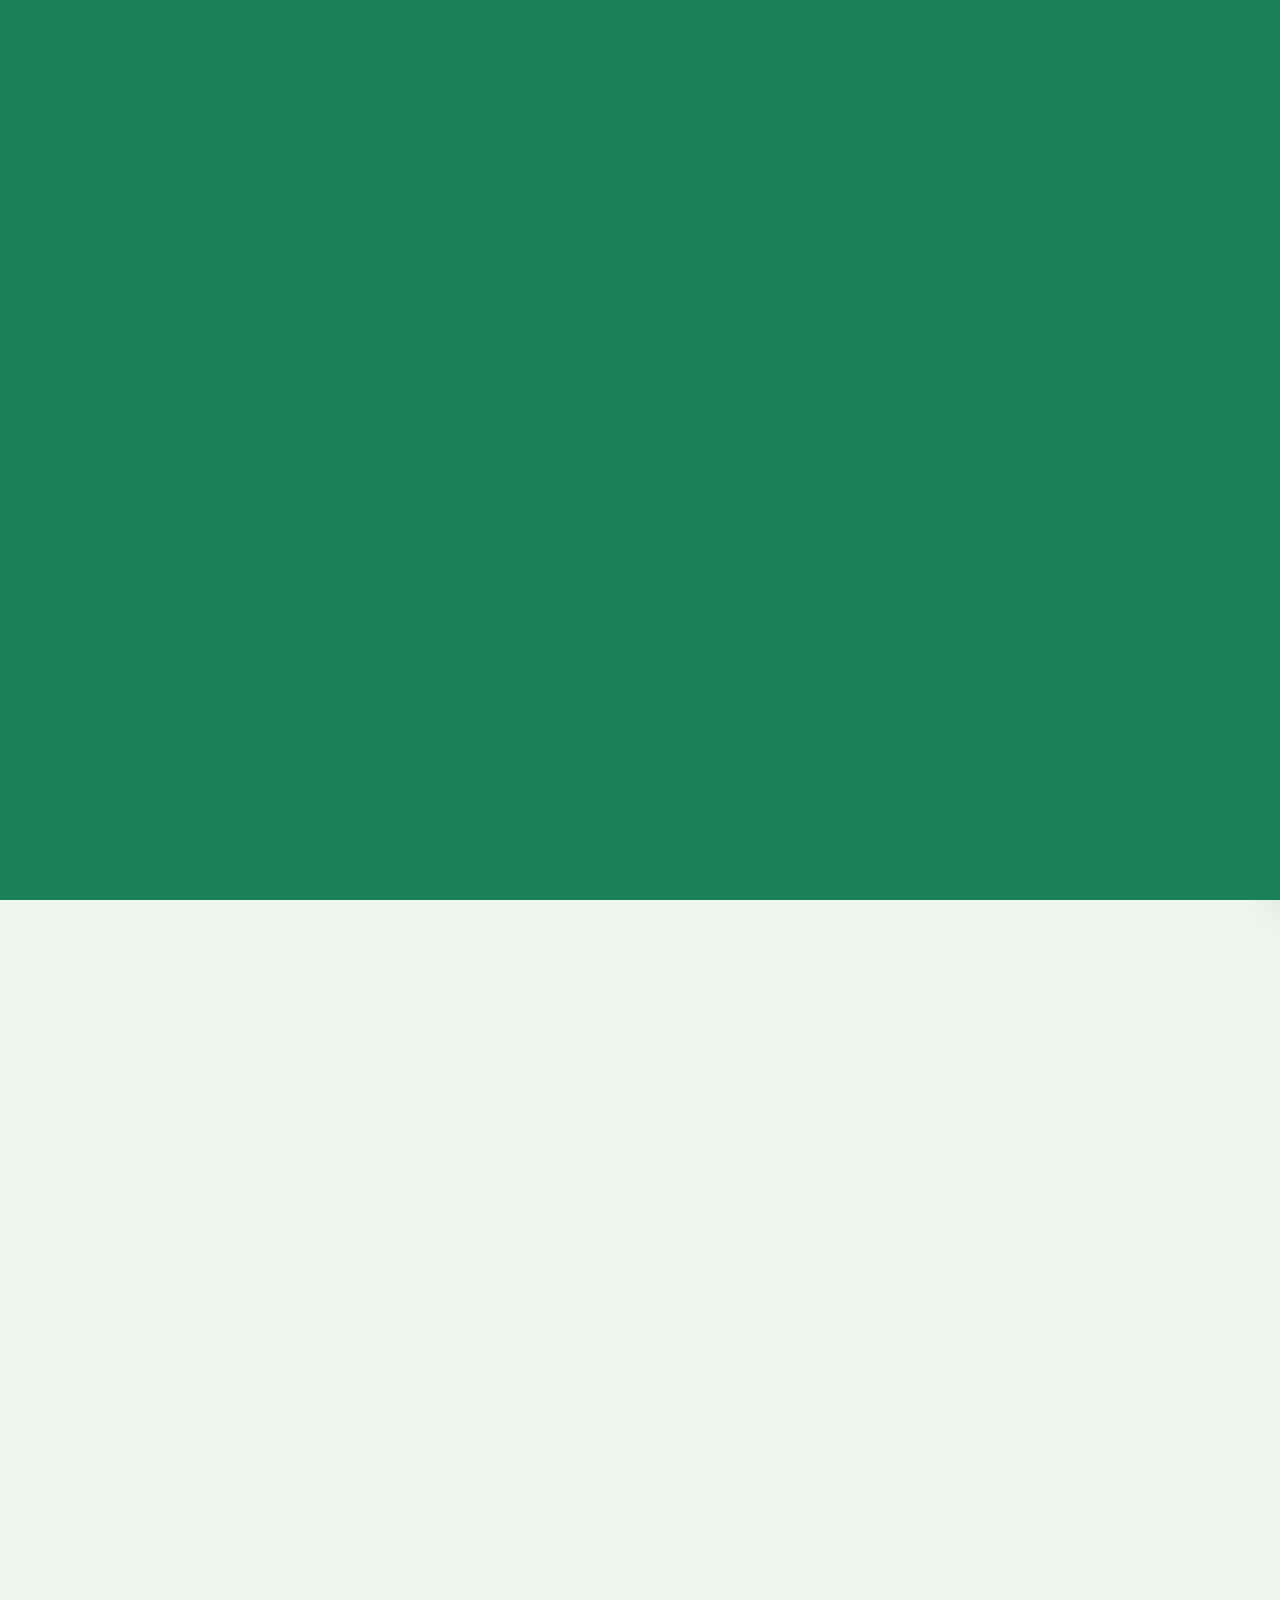
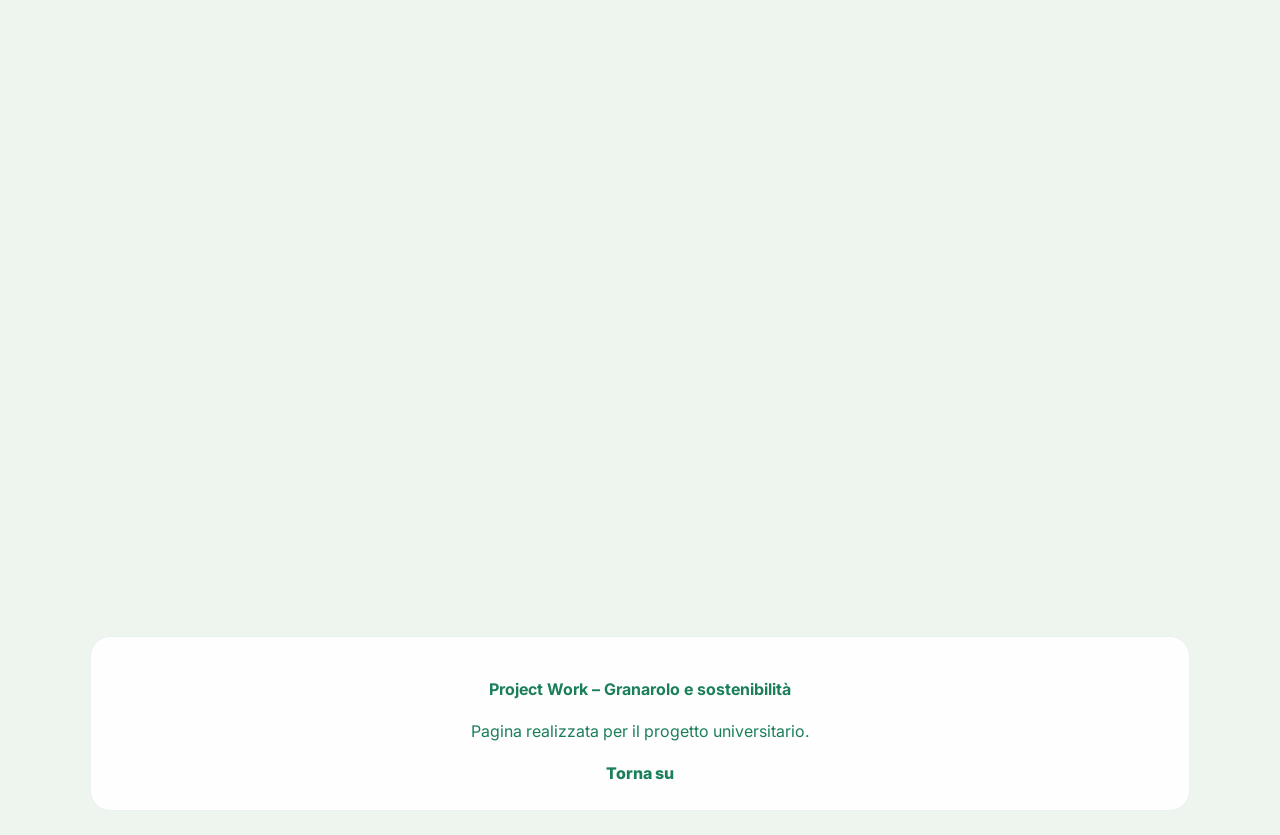
==== commit b7f2bf86: "Update index.html" ====
--- a/index.html
+++ b/index.html
@@ -6,24 +6,13 @@
   <title>Granarolo e la sostenibilità della filiera lattiero-casearia</title>
   <link rel="stylesheet" href="styles.css">
 </head>
- 
 <body>
  
-<!-- ═══════════════════════════════════════════
-     SPLASH LIQUID REVEAL
-     ═══════════════════════════════════════════ -->
+<!-- SPLASH -->
 <div class="splash" id="splash">
   <div class="splash-content">
     <div class="splash-logo">g</div>
     <p class="splash-title">Granarolo · Sostenibilità</p>
-  </div>
-  <div class="splash-wave-wrap" id="splashWaveWrap">
-    <svg class="splash-wave-svg"
-         viewBox="0 0 1440 120" preserveAspectRatio="none"
-         xmlns="http://www.w3.org/2000/svg">
-      <path d="M0,60 C240,120 480,0 720,60 C960,120 1200,0 1440,60 L1440,120 L0,120 Z"
-            fill="#eef5ef"/>
-    </svg>
   </div>
 </div>
  
@@ -48,18 +37,12 @@
       </nav>
       <div class="overlay" id="menuOverlay"></div>
     </div>
- 
     <div class="hero animate-on-scroll">
       <span class="tag">Project Work · Sostenibilità</span>
       <h1>Granarolo e la sostenibilità della filiera lattiero-casearia</h1>
-      <p>
-        Una pagina di sintesi dedicata alle principali azioni e ai numeri chiave del report di sostenibilità (2024),
-        con accesso diretto al PDF ufficiale.
-      </p>
+      <p>Una pagina di sintesi dedicata alle principali azioni e ai numeri chiave del report di sostenibilità (2024), con accesso diretto al PDF ufficiale.</p>
       <div class="hero-buttons">
-        <a href="report/report-sostenibilita-granarolo.pdf" download class="btn btn-primary pdf-button">
-          Scarica il report PDF
-        </a>
+        <a href="report/report-sostenibilita-granarolo.pdf" download class="btn btn-primary pdf-button">Scarica il report PDF</a>
         <a href="#azioni" class="btn btn-secondary">Vedi le azioni</a>
       </div>
     </div>
@@ -68,76 +51,48 @@
   <main class="container">
  
     <section id="chi-siamo" class="section-card animate-on-scroll">
-      <div class="section-intro">
-        <span class="section-label">Contesto</span>
-        <h2>Chi siamo</h2>
-      </div>
-      <p class="highlight-section">
-        Granarolo è un gruppo cooperativo italiano attivo nella filiera lattiero-casearia. La sostenibilità in questo ambito
-        riguarda anche attività "a monte" tipiche del settore primario, come allevamenti, nutrizione animale e pratiche agronomiche
-        collegate alla produzione di latte.
-      </p>
+      <div class="section-intro"><span class="section-label">Contesto</span><h2>Chi siamo</h2></div>
+      <p class="highlight-section">Granarolo è un gruppo cooperativo italiano attivo nella filiera lattiero-casearia. La sostenibilità in questo ambito riguarda anche attività "a monte" tipiche del settore primario, come allevamenti, nutrizione animale e pratiche agronomiche collegate alla produzione di latte.</p>
     </section>
  
     <section id="obiettivo" class="section-card animate-on-scroll">
-      <div class="section-intro">
-        <span class="section-label">Scopo</span>
-        <h2>Obiettivo</h2>
-      </div>
-      <p>
-        L'obiettivo è sintetizzare le azioni principali e alcuni numeri chiave tratti dal Summary 2024,
-        mantenendo sempre il collegamento al report ufficiale tramite download PDF.
-      </p>
+      <div class="section-intro"><span class="section-label">Scopo</span><h2>Obiettivo</h2></div>
+      <p>L'obiettivo è sintetizzare le azioni principali e alcuni numeri chiave tratti dal Summary 2024, mantenendo sempre il collegamento al report ufficiale tramite download PDF.</p>
       <div class="report-box">
         <p>Per approfondire i dati e le iniziative descritte nella pagina è possibile consultare il report completo in formato PDF.</p>
-        <a href="report/report-sostenibilita-granarolo.pdf" download class="btn btn-primary pdf-button">
-          Scarica il report PDF
-        </a>
+        <a href="report/report-sostenibilita-granarolo.pdf" download class="btn btn-primary pdf-button">Scarica il report PDF</a>
       </div>
     </section>
  
     <section id="azioni" class="section-card animate-on-scroll">
-      <div class="section-intro">
-        <span class="section-label">Interventi</span>
-        <h2>Azioni principali</h2>
-      </div>
- 
+      <div class="section-intro"><span class="section-label">Interventi</span><h2>Azioni principali</h2></div>
       <div class="azioni-grid">
         <article class="azione-card" data-tooltip="Miglioramento delle condizioni di allevamento e riduzione dell'uso di farmaci veterinari per una filiera più sana.">
-          <span class="card-number">01</span>
-          <h3>Benessere animale</h3>
+          <span class="card-number">01</span><h3>Benessere animale</h3>
           <p>Miglioramento delle condizioni degli allevamenti e riduzione dell'uso di farmaci veterinari.</p>
           <a class="scopri-link" href="azione.html?id=azione1">Scopri di più</a>
           <div class="card-tooltip" aria-hidden="true"></div>
         </article>
- 
         <article class="azione-card" data-tooltip="L'alimentazione ottimizzata riduce i consumi e l'impatto ambientale senza compromettere la qualità produttiva.">
-          <span class="card-number">02</span>
-          <h3>Nutrizione animale sostenibile</h3>
+          <span class="card-number">02</span><h3>Nutrizione animale sostenibile</h3>
           <p>Interventi sull'alimentazione per ridurre l'impatto ambientale della produzione di latte.</p>
           <a class="scopri-link" href="azione.html?id=azione2">Scopri di più</a>
           <div class="card-tooltip" aria-hidden="true"></div>
         </article>
- 
         <article class="azione-card" data-tooltip="Pratiche agricole ottimizzate per il suolo, le risorse naturali e la cattura della CO₂.">
-          <span class="card-number">03</span>
-          <h3>Pratiche agronomiche</h3>
+          <span class="card-number">03</span><h3>Pratiche agronomiche</h3>
           <p>Ottimizzazione delle pratiche agricole, anche con l'obiettivo di favorire la cattura della CO₂.</p>
           <a class="scopri-link" href="azione.html?id=azione3">Scopri di più</a>
           <div class="card-tooltip" aria-hidden="true"></div>
         </article>
- 
         <article class="azione-card" data-tooltip="Monitoraggio continuo e interventi mirati per rendere la sostenibilità misurabile e verificabile.">
-          <span class="card-number">04</span>
-          <h3>Riduzione dell'impatto della produzione di latte</h3>
+          <span class="card-number">04</span><h3>Riduzione dell'impatto della produzione di latte</h3>
           <p>Monitoraggio negli allevamenti e interventi mirati su emissioni e consumi.</p>
           <a class="scopri-link" href="azione.html?id=azione4">Scopri di più</a>
           <div class="card-tooltip" aria-hidden="true"></div>
         </article>
- 
         <article class="azione-card" data-tooltip="Economia circolare di filiera: i sottoprodotti diventano energia rinnovabile, riducendo le emissioni.">
-          <span class="card-number">05</span>
-          <h3>Progetto biometano</h3>
+          <span class="card-number">05</span><h3>Progetto biometano</h3>
           <p>Sviluppo della filiera del biometano ed energia rinnovabile per contribuire alla riduzione delle emissioni.</p>
           <a class="scopri-link" href="azione.html?id=azione5">Scopri di più</a>
           <div class="card-tooltip" aria-hidden="true"></div>
@@ -146,120 +101,38 @@
     </section>
  
     <section id="numeri" class="section-card animate-on-scroll">
-      <div class="section-intro">
-        <span class="section-label">Dati</span>
-        <h2>Numeri chiave</h2>
+      <div class="section-intro"><span class="section-label">Dati</span><h2>Numeri chiave</h2></div>
+      <div class="numeri-grid">
+        <article><h3><span class="counter" data-target="60000" data-prefix="-" data-suffix=" t">-60.000 t</span></h3><p>CO₂ eq/anno di riduzione stimata grazie al progetto biometano.</p><p class="show-chart" data-chart="co2">Mostra grafico</p></article>
+        <article><h3><span class="counter" data-target="30" data-prefix="-" data-suffix="%">-30%</span></h3><p>Obiettivo di riduzione delle emissioni lungo la filiera entro il 2030.</p><p class="show-chart" data-chart="target">Mostra grafico</p></article>
+        <article><h3><span class="counter" data-target="80" data-prefix="" data-suffix="+">80+</span></h3><p>Allevamenti monitorati con attività di misurazione e miglioramento continuo.</p><p class="show-chart" data-chart="farms">Mostra grafico</p></article>
       </div>
- 
-      <div class="numeri-grid">
-        <article>
-          <h3><span class="counter" data-target="60000" data-prefix="-" data-suffix=" t">-60.000 t</span></h3>
-          <p>CO₂ eq/anno di riduzione stimata grazie al progetto biometano.</p>
-          <p class="show-chart" data-chart="co2">Mostra grafico</p>
-        </article>
-        <article>
-          <h3><span class="counter" data-target="30" data-prefix="-" data-suffix="%">-30%</span></h3>
-          <p>Obiettivo di riduzione delle emissioni lungo la filiera entro il 2030.</p>
-          <p class="show-chart" data-chart="target">Mostra grafico</p>
-        </article>
-        <article>
-          <h3><span class="counter" data-target="80" data-prefix="" data-suffix="+">80+</span></h3>
-          <p>Allevamenti monitorati con attività di misurazione e miglioramento continuo.</p>
-          <p class="show-chart" data-chart="farms">Mostra grafico</p>
-        </article>
+      <div class="mini-charts" id="miniCharts" aria-hidden="true">
+        <div class="mini-charts-head"><span id="chartTitle">Grafico</span><button type="button" class="mini-charts-close" id="closeCharts">Chiudi</button></div>
+        <div class="bar-row" data-pct="100"><span class="bar-label">Biometano</span><div class="bar-track"><div class="bar-fill"></div></div><span class="bar-value">-60.000 t CO₂</span></div>
+        <div class="bar-row" data-pct="70"><span class="bar-label">Obiettivo 2030</span><div class="bar-track"><div class="bar-fill"></div></div><span class="bar-value">-30%</span></div>
+        <div class="bar-row" data-pct="55"><span class="bar-label">Monitoraggio</span><div class="bar-track"><div class="bar-fill"></div></div><span class="bar-value">80+ allevamenti</span></div>
       </div>
- 
-      <div class="mini-charts" id="miniCharts" aria-hidden="true">
-        <div class="mini-charts-head">
-          <span id="chartTitle">Grafico</span>
-          <button type="button" class="mini-charts-close" id="closeCharts">Chiudi</button>
-        </div>
-        <div class="bar-row" data-pct="100">
-          <span class="bar-label">Biometano</span>
-          <div class="bar-track"><div class="bar-fill"></div></div>
-          <span class="bar-value">-60.000 t CO₂</span>
-        </div>
-        <div class="bar-row" data-pct="70">
-          <span class="bar-label">Obiettivo 2030</span>
-          <div class="bar-track"><div class="bar-fill"></div></div>
-          <span class="bar-value">-30%</span>
-        </div>
-        <div class="bar-row" data-pct="55">
-          <span class="bar-label">Monitoraggio</span>
-          <div class="bar-track"><div class="bar-fill"></div></div>
-          <span class="bar-value">80+ allevamenti</span>
-        </div>
-      </div>
- 
       <p class="fonte">Fonte: Report di sostenibilità Granarolo – Summary 2024.</p>
-      <div class="report-box">
-        <p>Per approfondire: download del report completo in PDF.</p>
-        <a href="report/report-sostenibilita-granarolo.pdf" download class="btn btn-primary pdf-button">
-          Scarica il report PDF
-        </a>
-      </div>
+      <div class="report-box"><p>Per approfondire: download del report completo in PDF.</p><a href="report/report-sostenibilita-granarolo.pdf" download class="btn btn-primary pdf-button">Scarica il report PDF</a></div>
     </section>
  
     <section id="timeline" class="section-card animate-on-scroll">
-      <div class="section-intro">
-        <span class="section-label">Roadmap</span>
-        <h2>Timeline degli obiettivi</h2>
-      </div>
+      <div class="section-intro"><span class="section-label">Roadmap</span><h2>Timeline degli obiettivi</h2></div>
       <p style="color:#3c5148; margin-bottom:28px;">Clicca su ogni tappa per espandere i dettagli.</p>
       <div class="timeline">
-        <div class="timeline-item" data-anno="2020">
-          <div class="timeline-dot"></div>
-          <div class="timeline-content">
-            <span class="timeline-anno">2020</span>
-            <h4>Avvio monitoraggio allevamenti</h4>
-            <div class="timeline-detail">
-              <p>Granarolo avvia un programma sistematico di monitoraggio in oltre 80 allevamenti partner, raccogliendo dati su emissioni, benessere animale e uso dei farmaci.</p>
-            </div>
-          </div>
-        </div>
-        <div class="timeline-item" data-anno="2022">
-          <div class="timeline-dot"></div>
-          <div class="timeline-content">
-            <span class="timeline-anno">2022</span>
-            <h4>Progetto biometano</h4>
-            <div class="timeline-detail">
-              <p>Lancio del progetto pilota per la produzione di biometano da sottoprodotti della filiera, puntando a ridurre di 60.000 t/anno le emissioni di CO₂ equivalente.</p>
-            </div>
-          </div>
-        </div>
-        <div class="timeline-item" data-anno="2024">
-          <div class="timeline-dot"></div>
-          <div class="timeline-content">
-            <span class="timeline-anno">2024</span>
-            <h4>Summary di sostenibilità</h4>
-            <div class="timeline-detail">
-              <p>Pubblicazione del Summary 2024 con i risultati delle azioni intraprese e la definizione degli obiettivi verso il 2030. Prima rendicontazione completa delle 5 azioni strategiche.</p>
-            </div>
-          </div>
-        </div>
-        <div class="timeline-item" data-anno="2030">
-          <div class="timeline-dot timeline-dot--futuro"></div>
-          <div class="timeline-content">
-            <span class="timeline-anno">2030</span>
-            <h4>Obiettivo emissioni −30%</h4>
-            <div class="timeline-detail">
-              <p>Target finale: ridurre del 30% le emissioni lungo l'intera filiera lattiero-casearia rispetto ai livelli base, integrando biometano, agronomia sostenibile e nutrizione ottimizzata.</p>
-            </div>
-          </div>
-        </div>
+        <div class="timeline-item" data-anno="2020"><div class="timeline-dot"></div><div class="timeline-content"><span class="timeline-anno">2020</span><h4>Avvio monitoraggio allevamenti</h4><div class="timeline-detail"><p>Granarolo avvia un programma sistematico di monitoraggio in oltre 80 allevamenti partner, raccogliendo dati su emissioni, benessere animale e uso dei farmaci.</p></div></div></div>
+        <div class="timeline-item" data-anno="2022"><div class="timeline-dot"></div><div class="timeline-content"><span class="timeline-anno">2022</span><h4>Progetto biometano</h4><div class="timeline-detail"><p>Lancio del progetto pilota per la produzione di biometano da sottoprodotti della filiera, puntando a ridurre di 60.000 t/anno le emissioni di CO₂ equivalente.</p></div></div></div>
+        <div class="timeline-item" data-anno="2024"><div class="timeline-dot"></div><div class="timeline-content"><span class="timeline-anno">2024</span><h4>Summary di sostenibilità</h4><div class="timeline-detail"><p>Pubblicazione del Summary 2024 con i risultati delle azioni intraprese e la definizione degli obiettivi verso il 2030. Prima rendicontazione completa delle 5 azioni strategiche.</p></div></div></div>
+        <div class="timeline-item" data-anno="2030"><div class="timeline-dot timeline-dot--futuro"></div><div class="timeline-content"><span class="timeline-anno">2030</span><h4>Obiettivo emissioni −30%</h4><div class="timeline-detail"><p>Target finale: ridurre del 30% le emissioni lungo l'intera filiera lattiero-casearia rispetto ai livelli base, integrando biometano, agronomia sostenibile e nutrizione ottimizzata.</p></div></div></div>
       </div>
     </section>
  
     <section id="quiz" class="section-card animate-on-scroll">
-      <div class="section-intro">
-        <span class="section-label">Interattivo</span>
-        <h2>Quiz sulla sostenibilità</h2>
-      </div>
+      <div class="section-intro"><span class="section-label">Interattivo</span><h2>Quiz sulla sostenibilità</h2></div>
       <p style="color:#3c5148; margin-bottom: 24px;">Metti alla prova le tue conoscenze sul report Granarolo 2024.</p>
       <div class="quiz-container" id="quizContainer">
-        <div class="quiz-progress-wrap">
-          <div class="quiz-progress-bar" id="quizProgressBar"></div>
-        </div>
+        <div class="quiz-progress-wrap"><div class="quiz-progress-bar" id="quizProgressBar"></div></div>
         <p class="quiz-counter" id="quizCounter">Domanda 1 di 5</p>
         <div class="quiz-domanda" id="quizDomanda"></div>
         <div class="quiz-opzioni" id="quizOpzioni"></div>
@@ -283,9 +156,8 @@
     <p>Pagina realizzata per il progetto universitario.</p>
     <a href="#top">Torna su</a>
   </footer>
- 
   <a href="#top" class="back-to-top" id="backToTop" aria-label="Torna su">↑</a>
- 
   <script src="script.js"></script>
 </body>
-</html
+</html>
+ 
--- a/styles.css
+++ b/styles.css
@@ -1,14 +1,14 @@
+
 @import url('https://fonts.googleapis.com/css2?family=Inter:wght@400;500;600;700;800;900&family=Lora:wght@500;600;700&display=swap');
-
+ 
 /* =========================
    BASE
    ========================= */
 * { box-sizing: border-box; }
-
 html { scroll-behavior: smooth; }
 html, body { overflow-x: hidden; }
-
-body{
+ 
+body {
   margin: 0;
   font-family: 'Inter', Arial, Helvetica, sans-serif;
   -webkit-font-smoothing: antialiased;
@@ -16,7 +16,6 @@
   line-height: 1.6;
   color: #12221b;
   background-color: #eef5ef;
-
   background-image:
     linear-gradient(rgba(238,245,239,0.78), rgba(238,245,239,0.78)),
     url("img/sfondo-granarolo.png");
@@ -25,1047 +24,393 @@
   background-repeat: no-repeat;
   background-attachment: fixed;
 }
-
-/* =========================
-   LINK (fix viola + visited)
-   ========================= */
-a, a:visited{
-  color: #1b7f5a !important;
-  text-decoration: none;
-}
-a:hover{
-  color: #14664a !important;
-  text-decoration: underline;
-  text-underline-offset: 3px;
-}
-
+ 
+/* =========================
+   LINK
+   ========================= */
+a, a:visited { color: #1b7f5a !important; text-decoration: none; }
+a:hover { color: #14664a !important; text-decoration: underline; text-underline-offset: 3px; }
+ 
 /* =========================
    PROGRESS BAR
    ========================= */
-.progress-bar{
-  position: fixed;
-  top: 0;
-  left: 0;
-  height: 5px;
-  width: 0%;
+.progress-bar {
+  position: fixed; top: 0; left: 0;
+  height: 5px; width: 0%;
   background: #1b7f5a;
   z-index: 9999;
   transition: width 0.12s linear;
 }
-
-/* =========================
-   SPLASH
-   ========================= */
-.splash{
+ 
+/* ═══════════════════════════════════════════════════
+   SPLASH LIQUID REVEAL
+   ═══════════════════════════════════════════════════ */
+.splash {
   position: fixed;
   inset: 0;
-  background: rgba(238,245,239,0.96);
+  background: #1b7f5a;
   display: flex;
+  flex-direction: column;
   align-items: center;
   justify-content: center;
   z-index: 999999;
-  opacity: 1;
-  transition: opacity 0.35s ease;
-}
-.splash.hide{
+  overflow: hidden;
+}
+ 
+/* Logo + titolo centrati */
+.splash-content {
+  position: relative;
+  z-index: 2;
+  text-align: center;
+  animation: splashContentOut 0.4s ease 1.3s forwards;
+}
+@keyframes splashContentOut {
+  to { opacity: 0; transform: scale(0.88); }
+}
+ 
+.splash-logo {
+  width: 68px; height: 68px;
+  border-radius: 20px;
+  margin: 0 auto 14px;
+  display: grid; place-items: center;
+  font-weight: 900; font-size: 30px;
+  color: #1b7f5a; background: #fff;
+  box-shadow: 0 0 0 10px rgba(255,255,255,0.18);
+  animation: logoPop 0.65s cubic-bezier(0.34,1.56,0.64,1) 0.1s both;
+}
+@keyframes logoPop {
+  from { transform: scale(0.3); opacity: 0; }
+  to   { transform: scale(1);   opacity: 1; }
+}
+ 
+.splash-title {
+  margin: 0;
+  font-weight: 900; font-size: 18px;
+  color: #fff; letter-spacing: 0.05em;
+  animation: fadeUp 0.5s ease 0.4s both;
+}
+@keyframes fadeUp {
+  from { opacity: 0; transform: translateY(12px); }
+  to   { opacity: 1; transform: translateY(0); }
+}
+ 
+/* Onda che sale e rivela la pagina */
+.splash-wave-wrap {
+  position: absolute;
+  bottom: 0; left: 0; right: 0;
+  height: 160px;
+  z-index: 3;
+  pointer-events: none;
+  transform: translateY(100%);
+  animation: waveRise 0.75s cubic-bezier(0.76,0,0.24,1) 1.45s forwards;
+}
+@keyframes waveRise {
+  to { transform: translateY(0); }
+}
+ 
+/* Il rettangolo pieno sotto l'onda */
+.splash-wave-wrap::after {
+  content: "";
+  position: absolute;
+  top: 118px; left: 0; right: 0; bottom: -300px;
+  background: #eef5ef;
+}
+ 
+.splash-wave-svg {
+  position: absolute;
+  top: 0; left: 0;
+  width: 100%; height: 120px;
+}
+ 
+/* Fade out finale */
+.splash.hide {
   opacity: 0;
+  transition: opacity 0.3s ease;
   pointer-events: none;
 }
-.splash-box{
-  background: #fff;
-  border: 1px solid rgba(27,127,90,0.14);
-  box-shadow: 0 18px 45px rgba(0,0,0,0.10);
-  border-radius: 18px;
-  padding: 22px 26px;
-  text-align: center;
-  min-width: 260px;
-  position: relative;
-  overflow: hidden;
-}
-.splash-logo{
-  width: 56px;
-  height: 56px;
-  border-radius: 16px;
-  margin: 0 auto 10px;
-  display: grid;
-  place-items: center;
-  font-weight: 900;
-  font-size: 24px;
-  color: #fff;
-  background: #1b7f5a;
-}
-.splash-title{
-  margin: 0;
-  font-weight: 900;
-  color: #0f2d22;
-}
-.splash-sub{
-  margin: 6px 0 0;
-  color: #3c5148;
-  font-weight: 600;
-  font-size: 14px;
-}
-.splash-particles{
-  position: absolute;
-  inset: 0;
-  pointer-events: none;
-}
-.splash-particle{
-  position: absolute;
-  background: rgba(27,127,90,0.35);
-  border-radius: 999px;
-  animation: splashFloat 0.9s ease-in-out infinite alternate;
-}
-@keyframes splashFloat{
-  from { transform: translateY(0) scale(1); opacity: .55; }
-  to   { transform: translateY(-10px) scale(1.15); opacity: .2; }
-}
-
-/* =========================
-   DARK TOGGLE + DARK MODE
-   ========================= */
-.dark-toggle{
-  position: fixed;
-  top: 14px;
-  right: 16px;
+ 
+/* ═══════════════════════════════════════════════════
+   HERO BLUR-TO-FOCUS (titolo, sottotitolo, bottoni)
+   ═══════════════════════════════════════════════════ */
+header .hero h1 {
+  animation: heroFocus 1s cubic-bezier(0.22,1,0.36,1) 2s both;
+}
+header .hero > p {
+  animation: heroFocus 1s cubic-bezier(0.22,1,0.36,1) 2.2s both;
+}
+header .hero .hero-buttons {
+  animation: heroFocus 1s cubic-bezier(0.22,1,0.36,1) 2.4s both;
+}
+header .hero .tag {
+  animation: heroFocus 1s cubic-bezier(0.22,1,0.36,1) 1.8s both;
+}
+@keyframes heroFocus {
+  from { opacity: 0; filter: blur(16px); transform: translateY(14px); }
+  to   { opacity: 1; filter: blur(0);    transform: translateY(0); }
+}
+ 
+/* ═══════════════════════════════════════════════════
+   CARD AZIONI — stagger entrata
+   ═══════════════════════════════════════════════════ */
+.azioni-grid article {
+  opacity: 0;
+  transform: translateY(30px);
+  animation: cardIn 0.6s cubic-bezier(0.22,1,0.36,1) forwards;
+  animation-play-state: paused;
+}
+@keyframes cardIn {
+  to { opacity: 1; transform: translateY(0); }
+}
+#azioni.cards-visible .azioni-grid article:nth-child(1) { animation-play-state: running; animation-delay: 0ms; }
+#azioni.cards-visible .azioni-grid article:nth-child(2) { animation-play-state: running; animation-delay: 100ms; }
+#azioni.cards-visible .azioni-grid article:nth-child(3) { animation-play-state: running; animation-delay: 200ms; }
+#azioni.cards-visible .azioni-grid article:nth-child(4) { animation-play-state: running; animation-delay: 300ms; }
+#azioni.cards-visible .azioni-grid article:nth-child(5) { animation-play-state: running; animation-delay: 400ms; }
+ 
+/* =========================
+   DARK MODE
+   ========================= */
+.dark-toggle {
+  position: fixed; top: 14px; right: 16px;
   z-index: 99997;
   background: rgba(255,255,255,0.92);
   border: 1px solid rgba(27,127,90,0.18);
   border-radius: 12px;
-  width: 44px;
-  height: 44px;
-  font-size: 18px;
-  cursor: pointer;
-  display: grid;
-  place-items: center;
+  width: 44px; height: 44px;
+  font-size: 18px; cursor: pointer;
+  display: grid; place-items: center;
   box-shadow: 0 10px 22px rgba(0,0,0,0.10);
 }
-
-body.dark{
-  color: #d4e8dc;
-  background-color: #0d1f17;
-  background-image: none;
-}
-body.dark header,
-body.dark .section-card,
-body.dark footer{
-  background: rgba(20, 40, 30, 0.97);
-  border-color: rgba(27,127,90,0.22);
-}
-body.dark a, body.dark a:visited{
-  color: #8fe3b2 !important;
-}
-body.dark a:hover{
-  color: #b6f5cf !important;
-}
-body.dark .report-box,
-body.dark .mini-charts,
-body.dark .quiz-container{
-  background: rgba(27, 60, 42, 0.60);
-  border-color: rgba(27,127,90,0.22);
-}
-body.dark .side-nav{
-  background: #0f1e18;
-}
-body.dark .side-nav a{
-  background: rgba(27,127,90,0.14);
-  color: #d4e8dc !important;
-}
-body.dark .side-nav a.spy-active{
-  background: #1b7f5a;
-  color: #fff !important;
-}
-
+body.dark { color: #d4e8dc; background-color: #0d1f17; background-image: none; }
+body.dark header, body.dark .section-card, body.dark footer { background: rgba(20,40,30,0.97); border-color: rgba(27,127,90,0.22); }
+body.dark a, body.dark a:visited { color: #8fe3b2 !important; }
+body.dark a:hover { color: #b6f5cf !important; }
+body.dark .report-box, body.dark .mini-charts, body.dark .quiz-container { background: rgba(27,60,42,0.60); border-color: rgba(27,127,90,0.22); }
+body.dark .side-nav { background: #0f1e18; }
+body.dark .side-nav a { background: rgba(27,127,90,0.14); color: #d4e8dc !important; }
+body.dark .side-nav a.spy-active { background: #1b7f5a; color: #fff !important; }
+ 
 /* =========================
    LAYOUT
    ========================= */
-header, .section-card, footer{
-  max-width: 1100px;
-  margin: 24px auto;
-  padding: 24px;
-}
-.container{
-  max-width: 1100px;
-  margin: 0 auto;
-  padding: 0 24px;
-}
-
+header, .section-card, footer { max-width: 1100px; margin: 24px auto; padding: 24px; }
+.container { max-width: 1100px; margin: 0 auto; padding: 0 24px; }
+ 
 /* =========================
    HEADER + HERO
    ========================= */
-header{
+header {
   margin-top: 24px;
   background: rgba(255,255,255,0.95);
   border-radius: 24px;
   box-shadow: 0 18px 45px rgba(0,0,0,0.10);
   border: 1px solid rgba(27,127,90,0.12);
 }
-.header-top{
-  display: flex;
-  align-items: center;
-  justify-content: space-between;
-  gap: 14px;
-  margin-bottom: 28px;
-}
-.logo{
-  height: 58px;
-  width: auto;
-  display: block;
-  border-radius: 10px;
-}
-.hero{ max-width: 820px; }
-
-.tag, .section-label{
+.header-top { display: flex; align-items: center; justify-content: space-between; gap: 14px; margin-bottom: 28px; }
+.logo { height: 58px; width: auto; display: block; border-radius: 10px; }
+.hero { max-width: 820px; }
+ 
+.tag, .section-label {
   display: inline-block;
-  font-size: 13px;
-  font-weight: 800;
-  letter-spacing: 0.08em;
-  text-transform: uppercase;
-  color: #1b7f5a;
-  background: #e4f4ec;
-  padding: 6px 12px;
-  border-radius: 999px;
-  margin-bottom: 14px;
-}
-
-header h1{
+  font-size: 13px; font-weight: 800; letter-spacing: 0.08em; text-transform: uppercase;
+  color: #1b7f5a; background: #e4f4ec;
+  padding: 6px 12px; border-radius: 999px; margin-bottom: 14px;
+}
+ 
+header h1 {
   font-family: 'Lora', Georgia, serif;
-  font-weight: 700;
-  margin: 0 0 16px;
-  font-size: clamp(26px, 5vw, 52px);
-  line-height: 1.1;
-  color: #0f2d22;
-  letter-spacing: -1px;
-}
-header p{
-  margin: 0 0 22px;
-  max-width: 720px;
-  color: #3c5148;
-  font-size: 17px;
-}
-.hero-buttons{
-  display: flex;
-  flex-wrap: wrap;
-  gap: 12px;
-}
-
+  font-weight: 700; margin: 0 0 16px;
+  font-size: clamp(26px,5vw,52px); line-height: 1.1;
+  color: #0f2d22; letter-spacing: -1px;
+}
+header p { margin: 0 0 22px; max-width: 720px; color: #3c5148; font-size: 17px; }
+.hero-buttons { display: flex; flex-wrap: wrap; gap: 12px; }
+ 
 /* =========================
    BUTTONS
    ========================= */
-.btn{
-  display: inline-block;
-  padding: 13px 18px;
-  border-radius: 14px;
-  font-weight: 800;
-  text-decoration: none !important;
+.btn {
+  display: inline-block; padding: 13px 18px; border-radius: 14px;
+  font-weight: 800; text-decoration: none !important;
   transition: transform 0.2s ease, box-shadow 0.2s ease, background 0.2s ease;
 }
-.btn:hover{ transform: translateY(-2px); }
-
-.btn-primary{
-  background: #1b7f5a;
-  color: #fff !important;
-  box-shadow: 0 10px 20px rgba(27,127,90,0.22);
-}
-.btn-primary:hover{
-  background: #14664a;
-  box-shadow: 0 14px 25px rgba(27,127,90,0.28);
-}
-.btn-secondary{
-  background: #fff;
-  color: #1b7f5a !important;
-  border: 1px solid rgba(27,127,90,0.25);
-}
-.btn-secondary:hover{ background: #f1faf5; }
-
-/* PDF shimmer */
-.btn-primary.pdf-button{
-  position: relative;
-  overflow: hidden;
-}
-.btn-primary.pdf-button::after{
-  content:"";
-  position:absolute;
-  top:-30%;
-  left:-60%;
-  width:40%;
-  height:160%;
-  background: rgba(255,255,255,0.25);
-  transform: rotate(20deg);
-  transition: left 0.45s ease;
-}
-.btn-primary.pdf-button:hover::after{ left:120%; }
-
+.btn:hover { transform: translateY(-2px); }
+.btn-primary { background: #1b7f5a; color: #fff !important; box-shadow: 0 10px 20px rgba(27,127,90,0.22); }
+.btn-primary:hover { background: #14664a; box-shadow: 0 14px 25px rgba(27,127,90,0.28); }
+.btn-secondary { background: #fff; color: #1b7f5a !important; border: 1px solid rgba(27,127,90,0.25); }
+.btn-secondary:hover { background: #f1faf5; }
+ 
+.btn-primary.pdf-button { position: relative; overflow: hidden; }
+.btn-primary.pdf-button::after {
+  content:""; position:absolute; top:-30%; left:-60%;
+  width:40%; height:160%; background:rgba(255,255,255,0.25);
+  transform:rotate(20deg); transition:left 0.45s ease;
+}
+.btn-primary.pdf-button:hover::after { left:120%; }
+ 
 /* =========================
    SIDEBAR
    ========================= */
-.menu-toggle{
-  border: 0;
-  background: rgba(27,127,90,0.10);
-  color: #1b7f5a;
-  font-weight: 900;
-  font-size: 20px;
-  padding: 10px 14px;
-  border-radius: 12px;
-  cursor: pointer;
-}
-
-.side-nav{
-  position: fixed;
-  top: 0;
-  right: -340px;
-  width: 320px;
-  max-width: 85vw;
-  height: 100vh;
-  background: #fff;
-  box-shadow: -18px 0 40px rgba(0,0,0,0.18);
-  z-index: 99999;
-  padding: 18px;
-  transition: right 0.25s ease;
-}
-.side-nav.open{ right: 0; }
-
-.menu-close{
-  border: 0;
-  background: rgba(0,0,0,0.06);
-  padding: 10px 12px;
-  border-radius: 12px;
-  cursor: pointer;
-  font-weight: 900;
-  margin-bottom: 14px;
-}
-
-.side-nav ul{
-  list-style: none;
-  padding: 0;
-  margin: 0;
-  display: grid;
-  gap: 10px;
-}
-
-.side-nav a, .side-nav a:visited{
-  display: block;
-  padding: 12px 12px;
-  border-radius: 14px;
-  text-decoration: none !important;
-  font-weight: 800;
-  color: #1b7f5a !important;
-  background: rgba(27,127,90,0.08);
-  transition: background 0.2s ease, color 0.2s ease;
-}
-.side-nav a:hover{
-  background: rgba(27,127,90,0.14);
-  color: #14664a !important;
-}
-
-/* scrollspy active */
-#sideNav a.spy-active{
-  background: #1b7f5a;
-  color: #ffffff !important;
-}
-
-.overlay{
-  position: fixed;
-  inset: 0;
-  background: rgba(0,0,0,0.35);
-  z-index: 99998;
-  opacity: 0;
-  pointer-events: none;
-  transition: opacity 0.25s ease;
-}
-.overlay.show{
-  opacity: 1;
-  pointer-events: auto;
-}
-
+.menu-toggle { border:0; background:rgba(27,127,90,0.10); color:#1b7f5a; font-weight:900; font-size:20px; padding:10px 14px; border-radius:12px; cursor:pointer; }
+.side-nav { position:fixed; top:0; right:-340px; width:320px; max-width:85vw; height:100vh; background:#fff; box-shadow:-18px 0 40px rgba(0,0,0,0.18); z-index:99999; padding:18px; transition:right 0.25s ease; }
+.side-nav.open { right:0; }
+.menu-close { border:0; background:rgba(0,0,0,0.06); padding:10px 12px; border-radius:12px; cursor:pointer; font-weight:900; margin-bottom:14px; }
+.side-nav ul { list-style:none; padding:0; margin:0; display:grid; gap:10px; }
+.side-nav a, .side-nav a:visited { display:block; padding:12px; border-radius:14px; text-decoration:none !important; font-weight:800; color:#1b7f5a !important; background:rgba(27,127,90,0.08); transition:background 0.2s ease,color 0.2s ease; }
+.side-nav a:hover { background:rgba(27,127,90,0.14); color:#14664a !important; }
+#sideNav a.spy-active { background:#1b7f5a; color:#ffffff !important; }
+.overlay { position:fixed; inset:0; background:rgba(0,0,0,0.35); z-index:99998; opacity:0; pointer-events:none; transition:opacity 0.25s ease; }
+.overlay.show { opacity:1; pointer-events:auto; }
+ 
 /* =========================
    SECTIONS
    ========================= */
-.section-card{
-  background: rgba(255,255,255,0.95);
-  border-radius: 24px;
-  box-shadow: 0 14px 35px rgba(0,0,0,0.08);
-  border: 1px solid rgba(27,127,90,0.10);
-}
-.section-intro{ margin-bottom: 18px; }
-
-h2{
-  font-family: 'Lora', Georgia, serif;
-  font-weight: 700;
-  margin: 0;
-  padding-bottom: 10px;
-  font-size: 30px;
-  color: #0f2d22;
-}
-h2::after{
-  content: "";
-  display: block;
-  width: 58px;
-  height: 4px;
-  background: #1b7f5a;
-  margin-top: 8px;
-  border-radius: 999px;
-}
-
-.report-box{
-  margin-top: 22px;
-  padding: 22px;
-  border-radius: 20px;
-  background: rgba(255,255,255,0.70);
-  border: 1px solid rgba(27,127,90,0.14);
-  box-shadow: 0 8px 22px rgba(0,0,0,0.06);
-}
-.report-box p{
-  margin: 0 0 16px;
-  color: #3c5148;
-  font-size: 16px;
-}
-
+.section-card { background:rgba(255,255,255,0.95); border-radius:24px; box-shadow:0 14px 35px rgba(0,0,0,0.08); border:1px solid rgba(27,127,90,0.10); }
+.section-intro { margin-bottom:18px; }
+ 
+h2 { font-family:'Lora',Georgia,serif; font-weight:700; margin:0; padding-bottom:10px; font-size:30px; color:#0f2d22; }
+h2::after { content:""; display:block; width:58px; height:4px; background:#1b7f5a; margin-top:8px; border-radius:999px; }
+ 
+.report-box { margin-top:22px; padding:22px; border-radius:20px; background:rgba(255,255,255,0.70); border:1px solid rgba(27,127,90,0.14); box-shadow:0 8px 22px rgba(0,0,0,0.06); }
+.report-box p { margin:0 0 16px; color:#3c5148; font-size:16px; }
+ 
 /* =========================
    GRIDS
    ========================= */
-.azioni-grid{
-  display: grid;
-  grid-template-columns: repeat(auto-fit, minmax(230px, 1fr));
-  gap: 18px;
-}
-.numeri-grid{
-  display: grid;
-  grid-template-columns: repeat(auto-fit, minmax(210px, 1fr));
-  gap: 18px;
-  margin-bottom: 18px;
-}
-
-/* equal heights */
-.azioni-grid, .numeri-grid{ align-items: stretch; }
-.azioni-grid article, .numeri-grid article{
-  height: 100%;
-  display: flex;
-  flex-direction: column;
-}
-.azioni-grid article p, .numeri-grid article p{ flex: 1 1 auto; }
-
+.azioni-grid { display:grid; grid-template-columns:repeat(auto-fit,minmax(230px,1fr)); gap:18px; }
+.numeri-grid { display:grid; grid-template-columns:repeat(auto-fit,minmax(210px,1fr)); gap:18px; margin-bottom:18px; }
+.azioni-grid, .numeri-grid { align-items:stretch; }
+.azioni-grid article, .numeri-grid article { height:100%; display:flex; flex-direction:column; }
+.azioni-grid article p, .numeri-grid article p { flex:1 1 auto; }
+ 
 /* =========================
    ACTION CARDS
    ========================= */
-.azioni-grid article{
-  background: #fff;
-  padding: 22px;
-  border-radius: 20px;
-  border: 1px solid rgba(27,127,90,0.12);
-  box-shadow: 0 8px 22px rgba(0,0,0,0.07);
-  transition: transform 0.2s ease, box-shadow 0.2s ease;
-}
-.azioni-grid article:hover{
-  transform: translateY(-5px);
-  box-shadow: 0 14px 30px rgba(0,0,0,0.12);
-}
-.card-number{
-  display: inline-flex;
-  align-items: center;
-  justify-content: center;
-  width: 42px;
-  height: 42px;
-  margin-bottom: 14px;
-  border-radius: 14px;
-  background: #e4f4ec;
-  color: #1b7f5a;
-  font-weight: 900;
-}
-.azioni-grid h3{
-  margin: 0 0 10px;
-  font-size: 20px;
-  color: #0f2d22;
-}
-.azioni-grid p{
-  margin: 0;
-  color: #52665d;
-}
-
-/* Scopri link */
-.scopri-link{
-  display: inline-block;
-  margin-top: 14px;
-  width: 100%;
-  text-align: center;
-  padding: 10px 12px;
-  border-radius: 12px;
-  font-weight: 800;
-  cursor: pointer;
-  background: rgba(27,127,90,0.10);
-  color: #14664a !important;
-  text-decoration: none !important;
-  border: 1px solid rgba(27,127,90,0.12);
-}
-.scopri-link:hover{ background: rgba(27,127,90,0.16); }
-
-/* tooltip */
-.card-tooltip{
-  margin-top: 12px;
-  font-size: 13px;
-  color: #2f3e37;
-  background: rgba(27,127,90,0.08);
-  border: 1px solid rgba(27,127,90,0.12);
-  padding: 10px 12px;
-  border-radius: 14px;
-  display: none;
-}
-.card-tooltip.visible{ display: block; }
-
-/* =========================
-   NUMERI + hover WOW
-   ========================= */
-.numeri-grid article{
-  background: #fff;
-  padding: 24px;
-  border-radius: 20px;
-  border: 1px solid rgba(27,127,90,0.14);
-  box-shadow: 0 8px 22px rgba(0,0,0,0.07);
-  transition: transform 0.25s ease, box-shadow 0.25s ease;
-  position: relative;
-  overflow: hidden;
-}
-.numeri-grid h3{
-  margin: 0 0 8px;
-  font-size: 36px;
-  color: #1b7f5a;
-  letter-spacing: -1px;
-}
-.numeri-grid p{ margin: 0; color: #52665d; }
-
-.fonte{
-  margin: 14px 0 18px;
-  font-size: 14px;
-  color: #7a3b3b;
-  font-weight: 700;
-}
-
-/* hover */
-.numeri-grid article::before{
-  content: "";
-  position: absolute;
-  left: 0; top: 0;
-  width: 6px; height: 100%;
-  background: #1b7f5a;
-  opacity: 0;
-  transform: translateX(-6px);
-  transition: 0.25s ease;
-}
-.numeri-grid article::after{
-  content: "";
-  position: absolute;
-  inset: -40%;
-  background: radial-gradient(circle at 30% 30%, rgba(255,255,255,0.35), rgba(255,255,255,0) 55%);
-  opacity: 0;
-  transform: rotate(10deg);
-  transition: 0.25s ease;
-  pointer-events: none;
-}
-.numeri-grid article:hover{
-  background: linear-gradient(135deg, #1b7f5a 0%, #14664a 60%, #0f5a3f 100%);
-  border-color: rgba(27,127,90,0.55);
-  box-shadow: 0 18px 40px rgba(27,127,90,0.28);
-  transform: translateY(-8px);
-}
-.numeri-grid article:hover::before{ opacity: 1; transform: translateX(0); }
-.numeri-grid article:hover::after{ opacity: 1; }
-.numeri-grid article:hover h3{ color: #fff; }
-.numeri-grid article:hover p{ color: rgba(255,255,255,0.92); }
-
-/* "Mostra grafico" */
-.show-chart{
-  margin-top: 10px;
-  font-size: 13px;
-  font-weight: 800;
-  cursor: pointer;
-  display: inline-block;
-  text-decoration: underline;
-  text-underline-offset: 3px;
-  color: #1b7f5a;
-}
-.numeri-grid article:hover .show-chart{ color: #ffffff; }
-
+.azioni-grid article {
+  background:#fff; padding:22px; border-radius:20px;
+  border:1px solid rgba(27,127,90,0.12);
+  box-shadow:0 8px 22px rgba(0,0,0,0.07);
+  transition:transform 0.2s ease, box-shadow 0.2s ease;
+}
+.azioni-grid article:hover { transform:translateY(-5px); box-shadow:0 14px 30px rgba(0,0,0,0.12); }
+.card-number { display:inline-flex; align-items:center; justify-content:center; width:42px; height:42px; margin-bottom:14px; border-radius:14px; background:#e4f4ec; color:#1b7f5a; font-weight:900; }
+.azioni-grid h3 { margin:0 0 10px; font-size:20px; color:#0f2d22; }
+.azioni-grid p { margin:0; color:#52665d; }
+ 
+.scopri-link { display:inline-block; margin-top:14px; width:100%; text-align:center; padding:10px 12px; border-radius:12px; font-weight:800; cursor:pointer; background:rgba(27,127,90,0.10); color:#14664a !important; text-decoration:none !important; border:1px solid rgba(27,127,90,0.12); }
+.scopri-link:hover { background:rgba(27,127,90,0.16); }
+ 
+.card-tooltip { margin-top:12px; font-size:13px; color:#2f3e37; background:rgba(27,127,90,0.08); border:1px solid rgba(27,127,90,0.12); padding:10px 12px; border-radius:14px; display:none; }
+.card-tooltip.visible { display:block; }
+ 
+/* =========================
+   NUMERI
+   ========================= */
+.numeri-grid article { background:#fff; padding:24px; border-radius:20px; border:1px solid rgba(27,127,90,0.14); box-shadow:0 8px 22px rgba(0,0,0,0.07); transition:transform 0.25s ease,box-shadow 0.25s ease; position:relative; overflow:hidden; }
+.numeri-grid h3 { margin:0 0 8px; font-size:36px; color:#1b7f5a; letter-spacing:-1px; }
+.numeri-grid p { margin:0; color:#52665d; }
+.fonte { margin:14px 0 18px; font-size:14px; color:#7a3b3b; font-weight:700; }
+ 
+.numeri-grid article::before { content:""; position:absolute; left:0;top:0; width:6px;height:100%; background:#1b7f5a; opacity:0; transform:translateX(-6px); transition:0.25s ease; }
+.numeri-grid article::after { content:""; position:absolute; inset:-40%; background:radial-gradient(circle at 30% 30%,rgba(255,255,255,0.35),rgba(255,255,255,0) 55%); opacity:0; transform:rotate(10deg); transition:0.25s ease; pointer-events:none; }
+.numeri-grid article:hover { background:linear-gradient(135deg,#1b7f5a 0%,#14664a 60%,#0f5a3f 100%); border-color:rgba(27,127,90,0.55); box-shadow:0 18px 40px rgba(27,127,90,0.28); transform:translateY(-8px); }
+.numeri-grid article:hover::before { opacity:1; transform:translateX(0); }
+.numeri-grid article:hover::after { opacity:1; }
+.numeri-grid article:hover h3 { color:#fff; }
+.numeri-grid article:hover p { color:rgba(255,255,255,0.92); }
+ 
+.show-chart { margin-top:10px; font-size:13px; font-weight:800; cursor:pointer; display:inline-block; text-decoration:underline; text-underline-offset:3px; color:#1b7f5a; }
+.numeri-grid article:hover .show-chart { color:#ffffff; }
+ 
 /* =========================
    MINI CHARTS
    ========================= */
-.mini-charts{
-  margin-top: 18px;
-  padding: 16px;
-  border-radius: 18px;
-  background: rgba(255,255,255,0.80);
-  border: 1px solid rgba(27,127,90,0.14);
-  box-shadow: 0 10px 24px rgba(0,0,0,0.08);
-  display: none;
-}
-.mini-charts.show{ display: grid; gap: 12px; }
-
-.mini-charts-head{
-  display: flex;
-  align-items: center;
-  justify-content: space-between;
-  gap: 12px;
-}
-#chartTitle{
-  font-weight: 900;
-  color: #0f2d22;
-}
-.mini-charts-close{
-  border: 0;
-  background: rgba(27,127,90,0.10);
-  color: #1b7f5a;
-  font-weight: 900;
-  padding: 8px 10px;
-  border-radius: 12px;
-  cursor: pointer;
-}
-.mini-charts-close:hover{ background: rgba(27,127,90,0.16); }
-
-.bar-row{
-  display: grid;
-  grid-template-columns: 140px 1fr 140px;
-  gap: 12px;
-  align-items: center;
-}
-.bar-label{ font-weight: 800; color: #0f2d22; }
-.bar-value{ text-align: right; font-weight: 800; color: #0f2d22; }
-
-.bar-track{
-  height: 14px;
-  background: rgba(27,127,90,0.12);
-  border-radius: 999px;
-  overflow: hidden;
-}
-.bar-fill{
-  height: 100%;
-  width: 0%;
-  background: #1b7f5a;
-  border-radius: 999px;
-  transition: width 900ms ease;
-}
-
-/* =========================
-   PAGINA AZIONE (fix immagini + link stile)
-   ========================= */
-.back-home{
-  display: inline-block;
-  padding: 10px 12px;
-  border-radius: 12px;
-  font-weight: 800;
-  background: rgba(27,127,90,0.10);
-  border: 1px solid rgba(27,127,90,0.12);
-  text-decoration: none !important;
-}
-.back-home:hover{
-  background: rgba(27,127,90,0.16);
-  text-decoration: none !important;
-}
-
-/* layout pagina azione */
-.azione-page-grid{
-  display: grid;
-  grid-template-columns: 1.05fr 0.95fr;
-  gap: 18px;
-  align-items: start;
-}
-
-/* desktop: cover */
-.azione-page-img img{
-  width: 100%;
-  height: 360px;
-  object-fit: cover;
-  border-radius: 18px;
-  display: block;
-  border: 1px solid rgba(0,0,0,0.08);
-  box-shadow: 0 10px 24px rgba(0,0,0,0.08);
-}
-
-.azione-page-box{
-  margin: 16px 0;
-  padding: 14px;
-  border-radius: 16px;
-  background: rgba(27,127,90,0.06);
-  border: 1px solid rgba(27,127,90,0.14);
-}
-.azione-page-box p{
-  margin: 0;
-  color: #2f3e37;
-  font-weight: 600;
-}
-
+.mini-charts { margin-top:18px; padding:16px; border-radius:18px; background:rgba(255,255,255,0.80); border:1px solid rgba(27,127,90,0.14); box-shadow:0 10px 24px rgba(0,0,0,0.08); display:none; }
+.mini-charts.show { display:grid; gap:12px; }
+.mini-charts-head { display:flex; align-items:center; justify-content:space-between; gap:12px; }
+#chartTitle { font-weight:900; color:#0f2d22; }
+.mini-charts-close { border:0; background:rgba(27,127,90,0.10); color:#1b7f5a; font-weight:900; padding:8px 10px; border-radius:12px; cursor:pointer; }
+.mini-charts-close:hover { background:rgba(27,127,90,0.16); }
+.bar-row { display:grid; grid-template-columns:140px 1fr 140px; gap:12px; align-items:center; }
+.bar-label { font-weight:800; color:#0f2d22; }
+.bar-value { text-align:right; font-weight:800; color:#0f2d22; }
+.bar-track { height:14px; background:rgba(27,127,90,0.12); border-radius:999px; overflow:hidden; }
+.bar-fill { height:100%; width:0%; background:#1b7f5a; border-radius:999px; transition:width 900ms ease; }
+ 
+/* =========================
+   PAGINA AZIONE
+   ========================= */
+.back-home { display:inline-block; padding:10px 12px; border-radius:12px; font-weight:800; background:rgba(27,127,90,0.10); border:1px solid rgba(27,127,90,0.12); text-decoration:none !important; }
+.back-home:hover { background:rgba(27,127,90,0.16); text-decoration:none !important; }
+.azione-page-grid { display:grid; grid-template-columns:1.05fr 0.95fr; gap:18px; align-items:start; }
+.azione-page-img img { width:100%; height:360px; object-fit:cover; border-radius:18px; display:block; border:1px solid rgba(0,0,0,0.08); box-shadow:0 10px 24px rgba(0,0,0,0.08); }
+.azione-page-box { margin:16px 0; padding:14px; border-radius:16px; background:rgba(27,127,90,0.06); border:1px solid rgba(27,127,90,0.14); }
+.azione-page-box p { margin:0; color:#2f3e37; font-weight:600; }
+ 
 /* =========================
    ANIMATE ON SCROLL
    ========================= */
-.animate-on-scroll{
-  opacity: 0;
-  transform: translateY(18px);
-  transition: 0.6s ease;
-}
-.animate-on-scroll.visible{
-  opacity: 1;
-  transform: translateY(0);
-}
-
+.animate-on-scroll { opacity:0; transform:translateY(18px); transition:0.6s ease; }
+.animate-on-scroll.visible { opacity:1; transform:translateY(0); }
+ 
 /* =========================
    FOOTER + BACK TO TOP
    ========================= */
-footer{
-  text-align: center;
-  color: #1b7f5a;
-  background: rgba(255,255,255,0.90);
-  border-radius: 20px;
-  border: 1px solid rgba(27,127,90,0.10);
-}
-footer a, footer a:visited{
-  color: #1b7f5a !important;
-  font-weight: 800;
-}
-
-/* back to top */
-.back-to-top{
-  position: fixed;
-  right: 16px;
-  bottom: 16px;
-  width: 44px;
-  height: 44px;
-  display: grid;
-  place-items: center;
-  border-radius: 999px;
-  background: #1b7f5a;
-  color: #fff !important;
-  text-decoration: none !important;
-  font-weight: 900;
-  opacity: 0;
-  pointer-events: none;
-  transform: translateY(10px);
-  transition: 0.2s ease;
-  z-index: 999;
-}
-.back-to-top.show{
-  opacity: 1;
-  pointer-events: auto;
-  transform: translateY(0);
-}
-
-/* =========================
-   RESPONSIVE (MOBILE)
-   ========================= */
-@media (max-width: 900px){
-  .hero-buttons{ flex-direction: column; }
-  .btn{ width: 100%; text-align: center; }
-}
-
-@media (max-width: 700px){
-  body{ background-attachment: scroll; }
-
-  header, .section-card, footer{
-    margin-left: 12px;
-    margin-right: 12px;
-    padding: 20px;
-  }
-
-  .azioni-grid, .numeri-grid{
-    grid-template-columns: 1fr;
-    gap: 14px;
-  }
-
-  .bar-row{
-    grid-template-columns: 1fr;
-    gap: 8px;
-  }
-  .bar-value{
-    text-align: left;
-    color: #3c5148;
-    font-weight: 700;
-  }
-
-  /* pagina azione: una colonna */
-  .azione-page-grid{
-    grid-template-columns: 1fr;
-  }
-
-  /* FOTO MOBILE: intera, adattata allo schermo */
-  .azione-page-img img{
-    height: auto;
-    max-height: 60vh;     /* più “autonomo” del 320px fisso */
-    object-fit: contain;  /* niente tagli */
-    background: rgba(255,255,255,0.60);
-    padding: 6px;
-  }
-}
-/* =========================
-   FIX TIMELINE (forza lo stile anche su mobile)
-   ========================= */
-
-#timeline .timeline{
-  position: relative !important;
-  display: grid !important;
-  gap: 14px !important;
-  width: 100% !important;
-  padding-left: 6px !important; /* respiro per la linea */
-}
-
-/* linea verticale */
-#timeline .timeline::before{
-  content: "";
-  position: absolute;
-  left: 12px;
-  top: 6px;
-  bottom: 6px;
-  width: 2px;
-  background: rgba(27,127,90,0.22);
-  border-radius: 999px;
-}
-
-#timeline .timeline-item{
-  display: grid !important;
-  grid-template-columns: 26px 1fr !important;
-  gap: 12px !important;
-  align-items: start !important;
-  width: 100% !important;
-  cursor: pointer !important;
-}
-
-#timeline .timeline-dot{
-  width: 14px !important;
-  height: 14px !important;
-  border-radius: 999px !important;
-  background: #1b7f5a !important;
-  margin-top: 14px !important;
-  box-shadow: 0 0 0 4px rgba(27,127,90,0.12) !important;
-  z-index: 1 !important;
-}
-
-#timeline .timeline-dot--futuro{
-  background: #14664a !important;
-}
-
-#timeline .timeline-content{
-  background: rgba(255,255,255,0.95) !important;
-  border: 1px solid rgba(27,127,90,0.14) !important;
-  border-radius: 18px !important;
-  padding: 14px 14px !important;
-  box-shadow: 0 10px 24px rgba(0,0,0,0.08) !important;
-  width: 100% !important;
-}
-
-#timeline .timeline-anno{
-  display: inline-block !important;
-  font-weight: 900 !important;
-  color: #1b7f5a !important;
-  margin-bottom: 6px !important;
-}
-
-#timeline .timeline-content h4{
-  margin: 0 0 8px !important;
-  color: #0f2d22 !important;
-}
-
-#timeline .timeline-detail{
-  display: none;
-  margin-top: 8px !important;
-  color: #3c5148 !important;
-}
-
-/* aperta (come da tuo JS) */
-#timeline .timeline-item.open .timeline-detail{
-  display: block !important;
-}
-
-/* mobile */
-@media (max-width: 700px){
-  #timeline .timeline{
-    padding-left: 0 !important;
-  }
-
-  #timeline .timeline::before{
-    left: 10px;
-  }
-
-  #timeline .timeline-item{
-    grid-template-columns: 22px 1fr !important;
-    gap: 10px !important;
-  }
-
-  #timeline .timeline-dot{
-    width: 12px !important;
-    height: 12px !important;
-    margin-top: 16px !important;
-  }
-
-  #timeline .timeline-content{
-    padding: 12px !important;
-  }
-}
-/* =========================
-   QUIZ: stile coerente anche su mobile
-   ========================= */
-
-/* base (vale per PC e mobile) */
-#quiz .quiz-container{
-  background: rgba(255,255,255,0.70) !important;
-  border: 1px solid rgba(27,127,90,0.14) !important;
-  border-radius: 20px !important;
-  padding: 18px !important;
-  box-shadow: 0 10px 24px rgba(0,0,0,0.08) !important;
-}
-
-#quiz .quiz-progress-wrap{
-  width: 100% !important;
-  height: 10px !important;
-  border-radius: 999px !important;
-  background: rgba(27,127,90,0.12) !important;
-  overflow: hidden !important;
-}
-
-#quiz .quiz-progress-bar{
-  height: 100% !important;
-  width: 0%;
-  background: #1b7f5a !important;
-  transition: width 0.25s ease !important;
-}
-
-#quiz .quiz-counter{
-  margin: 10px 0 0 !important;
-  font-weight: 800 !important;
-  color: #0f2d22 !important;
-}
-
-#quiz .quiz-domanda{
-  margin-top: 14px !important;
-  font-weight: 900 !important;
-  color: #0f2d22 !important;
-}
-
-#quiz .quiz-opzioni{
-  margin-top: 12px !important;
-  display: grid !important;
-  gap: 10px !important;
-}
-
-/* bottoni opzioni: stessi di PC */
-#quiz .quiz-opzione{
-  width: 100% !important;
-  display: block !important;
-  border: 1px solid rgba(27,127,90,0.18) !important;
-  background: rgba(27,127,90,0.06) !important;
-  border-radius: 14px !important;
-  padding: 12px !important;
-  font-weight: 800 !important;
-  cursor: pointer !important;
-  text-align: left !important;
-  font-family: inherit !important;
-  transition: transform 0.15s ease, background 0.2s ease, border-color 0.2s ease !important;
-
-  /* evita “micro-bottoni” e tagli strani */
-  white-space: normal !important;
-  word-break: break-word !important;
-}
-
-#quiz .quiz-opzione:hover{
-  background: rgba(27,127,90,0.12) !important;
-  border-color: rgba(27,127,90,0.28) !important;
-  transform: translateY(-1px);
-}
-
-#quiz .quiz-opzione:disabled{
-  cursor: not-allowed !important;
-  opacity: 0.95 !important;
-}
-
-#quiz .quiz-opzione.corretta{
-  background: rgba(27,127,90,0.18) !important;
-  border-color: rgba(27,127,90,0.35) !important;
-}
-
-#quiz .quiz-opzione.sbagliata{
-  background: rgba(240,8,8,0.10) !important;
-  border-color: rgba(240,8,8,0.22) !important;
-}
-
-#quiz .quiz-feedback{
-  margin-top: 12px !important;
-  padding: 12px !important;
-  border-radius: 14px !important;
-  background: rgba(0,0,0,0.04) !important;
-  color: #2f3e37 !important;
-}
-
-#quiz .quiz-feedback.ok{
-  background: rgba(27,127,90,0.10) !important;
-}
-
-#quiz .quiz-feedback.no{
-  background: rgba(240,8,8,0.08) !important;
-}
-
-/* mobile: cambia SOLO “comodità”, non lo stile */
-@media (max-width: 700px){
-  #quiz .quiz-container{
-    padding: 16px !important;
-  }
-
-  #quiz .quiz-opzione{
-    padding: 14px !important;      /* più “touch friendly” */
-    border-radius: 16px !important;
-    font-size: 15px !important;
-  }
-}
-/* ============================================================
-   ANIMAZIONI UPGRADE — incolla in fondo a styles.css
-   ============================================================ */
-
-/* ----------------------------------------------------------
-   1. HERO TITLE — parole che salgono una per una
-   ---------------------------------------------------------- */
-.hero h1 .word {
-  display: inline-block;
-  overflow: hidden;
-  vertical-align: bottom;
-  /* ogni .word è un "tunnel" che maschera la parola sotto */
-}
-
-.hero h1 .word span {
-  display: inline-block;
-  transform: translateY(110%);
-  opacity: 0;
-  animation: wordRise 0.65s cubic-bezier(0.22, 1, 0.36, 1) forwards;
-}
-
-@keyframes wordRise {
-  to {
-    transform: translateY(0);
-    opacity: 1;
-  }
-}
-
-/* ----------------------------------------------------------
-   2. CARD AZIONI — entrata a cascata (stagger)
-   ---------------------------------------------------------- */
-.azioni-grid article {
-  opacity: 0;
-  transform: translateY(28px);
-  /* NB: la transizione base (hover) è già in styles.css;
-     qui aggiungiamo l'animazione di ingresso */
-  animation: cardIn 0.55s cubic-bezier(0.22, 1, 0.36, 1) forwards;
-  animation-play-state: paused; /* parte solo via JS */
-}
-
-@keyframes cardIn {
-  to {
-    opacity: 1;
-    transform: translateY(0);
-  }
-}
-
-/* quando la sezione #azioni entra in viewport (classe aggiunta da JS) */
-#azioni.cards-visible .azioni-grid article:nth-child(1) { animation-play-state: running; animation-delay: 0ms; }
-#azioni.cards-visible .azioni-grid article:nth-child(2) { animation-play-state: running; animation-delay: 90ms; }
-#azioni.cards-visible .azioni-grid article:nth-child(3) { animation-play-state: running; animation-delay: 180ms; }
-#azioni.cards-visible .azioni-grid article:nth-child(4) { animation-play-state: running; animation-delay: 270ms; }
-#azioni.cards-visible .azioni-grid article:nth-child(5) { animation-play-state: running; animation-delay: 360ms; }
-
-/* dopo che l'animazione è finita, rimuoviamo l'opacity:0
-   così hover/transizioni successive funzionano normalmente */
-#azioni.cards-visible .azioni-grid article {
-  /* la fill-mode: forwards dell'animation mantiene opacity:1 */
-}
+footer { text-align:center; color:#1b7f5a; background:rgba(255,255,255,0.90); border-radius:20px; border:1px solid rgba(27,127,90,0.10); }
+footer a, footer a:visited { color:#1b7f5a !important; font-weight:800; }
+.back-to-top { position:fixed; right:16px; bottom:16px; width:44px; height:44px; display:grid; place-items:center; border-radius:999px; background:#1b7f5a; color:#fff !important; text-decoration:none !important; font-weight:900; opacity:0; pointer-events:none; transform:translateY(10px); transition:0.2s ease; z-index:999; }
+.back-to-top.show { opacity:1; pointer-events:auto; transform:translateY(0); }
+ 
+/* =========================
+   TIMELINE
+   ========================= */
+#timeline .timeline { position:relative !important; display:grid !important; gap:14px !important; width:100% !important; padding-left:6px !important; }
+#timeline .timeline::before { content:""; position:absolute; left:12px; top:6px; bottom:6px; width:2px; background:rgba(27,127,90,0.22); border-radius:999px; }
+#timeline .timeline-item { display:grid !important; grid-template-columns:26px 1fr !important; gap:12px !important; align-items:start !important; width:100% !important; cursor:pointer !important; }
+#timeline .timeline-dot { width:14px !important; height:14px !important; border-radius:999px !important; background:#1b7f5a !important; margin-top:14px !important; box-shadow:0 0 0 4px rgba(27,127,90,0.12) !important; z-index:1 !important; }
+#timeline .timeline-dot--futuro { background:#14664a !important; }
+#timeline .timeline-content { background:rgba(255,255,255,0.95) !important; border:1px solid rgba(27,127,90,0.14) !important; border-radius:18px !important; padding:14px !important; box-shadow:0 10px 24px rgba(0,0,0,0.08) !important; width:100% !important; }
+#timeline .timeline-anno { display:inline-block !important; font-weight:900 !important; color:#1b7f5a !important; margin-bottom:6px !important; }
+#timeline .timeline-content h4 { margin:0 0 8px !important; color:#0f2d22 !important; }
+#timeline .timeline-detail { display:none; margin-top:8px !important; color:#3c5148 !important; }
+#timeline .timeline-item.open .timeline-detail { display:block !important; }
+ 
+/* =========================
+   QUIZ
+   ========================= */
+#quiz .quiz-container { background:rgba(255,255,255,0.70) !important; border:1px solid rgba(27,127,90,0.14) !important; border-radius:20px !important; padding:18px !important; box-shadow:0 10px 24px rgba(0,0,0,0.08) !important; }
+#quiz .quiz-progress-wrap { width:100% !important; height:10px !important; border-radius:999px !important; background:rgba(27,127,90,0.12) !important; overflow:hidden !important; }
+#quiz .quiz-progress-bar { height:100% !important; width:0%; background:#1b7f5a !important; transition:width 0.25s ease !important; }
+#quiz .quiz-counter { margin:10px 0 0 !important; font-weight:800 !important; color:#0f2d22 !important; }
+#quiz .quiz-domanda { margin-top:14px !important; font-weight:900 !important; color:#0f2d22 !important; }
+#quiz .quiz-opzioni { margin-top:12px !important; display:grid !important; gap:10px !important; }
+#quiz .quiz-opzione { width:100% !important; display:block !important; border:1px solid rgba(27,127,90,0.18) !important; background:rgba(27,127,90,0.06) !important; border-radius:14px !important; padding:12px !important; font-weight:800 !important; cursor:pointer !important; text-align:left !important; font-family:inherit !important; transition:transform 0.15s ease,background 0.2s ease,border-color 0.2s ease !important; white-space:normal !important; word-break:break-word !important; }
+#quiz .quiz-opzione:hover { background:rgba(27,127,90,0.12) !important; border-color:rgba(27,127,90,0.28) !important; transform:translateY(-1px); }
+#quiz .quiz-opzione:disabled { cursor:not-allowed !important; opacity:0.95 !important; }
+#quiz .quiz-opzione.corretta { background:rgba(27,127,90,0.18) !important; border-color:rgba(27,127,90,0.35) !important; }
+#quiz .quiz-opzione.sbagliata { background:rgba(240,8,8,0.10) !important; border-color:rgba(240,8,8,0.22) !important; }
+#quiz .quiz-feedback { margin-top:12px !important; padding:12px !important; border-radius:14px !important; background:rgba(0,0,0,0.04) !important; color:#2f3e37 !important; }
+#quiz .quiz-feedback.ok { background:rgba(27,127,90,0.10) !important; }
+#quiz .quiz-feedback.no { background:rgba(240,8,8,0.08) !important; }
+ 
+/* =========================
+   RESPONSIVE
+   ========================= */
+@media (max-width:900px) { .hero-buttons { flex-direction:column; } .btn { width:100%; text-align:center; } }
+ 
+@media (max-width:700px) {
+  body { background-attachment:scroll; }
+  header, .section-card, footer { margin-left:12px; margin-right:12px; padding:20px; }
+  .azioni-grid, .numeri-grid { grid-template-columns:1fr; gap:14px; }
+  .bar-row { grid-template-columns:1fr; gap:8px; }
+  .bar-value { text-align:left; color:#3c5148; font-weight:700; }
+  .azione-page-grid { grid-template-columns:1fr; }
+  .azione-page-img img { height:auto; max-height:60vh; object-fit:contain; background:rgba(255,255,255,0.60); padding:6px; }
+  #timeline .timeline { padding-left:0 !important; }
+  #timeline .timeline::before { left:10px; }
+  #timeline .timeline-item { grid-template-columns:22px 1fr !important; gap:10px !important; }
+  #timeline .timeline-dot { width:12px !important; height:12px !important; margin-top:16px !important; }
+  #timeline .timeline-content { padding:12px !important; }
+  #quiz .quiz-container { padding:16px !important; }
+  #quiz .quiz-opzione { padding:14px !important; border-radius:16px !important; font-size:15px !important; }
+}
